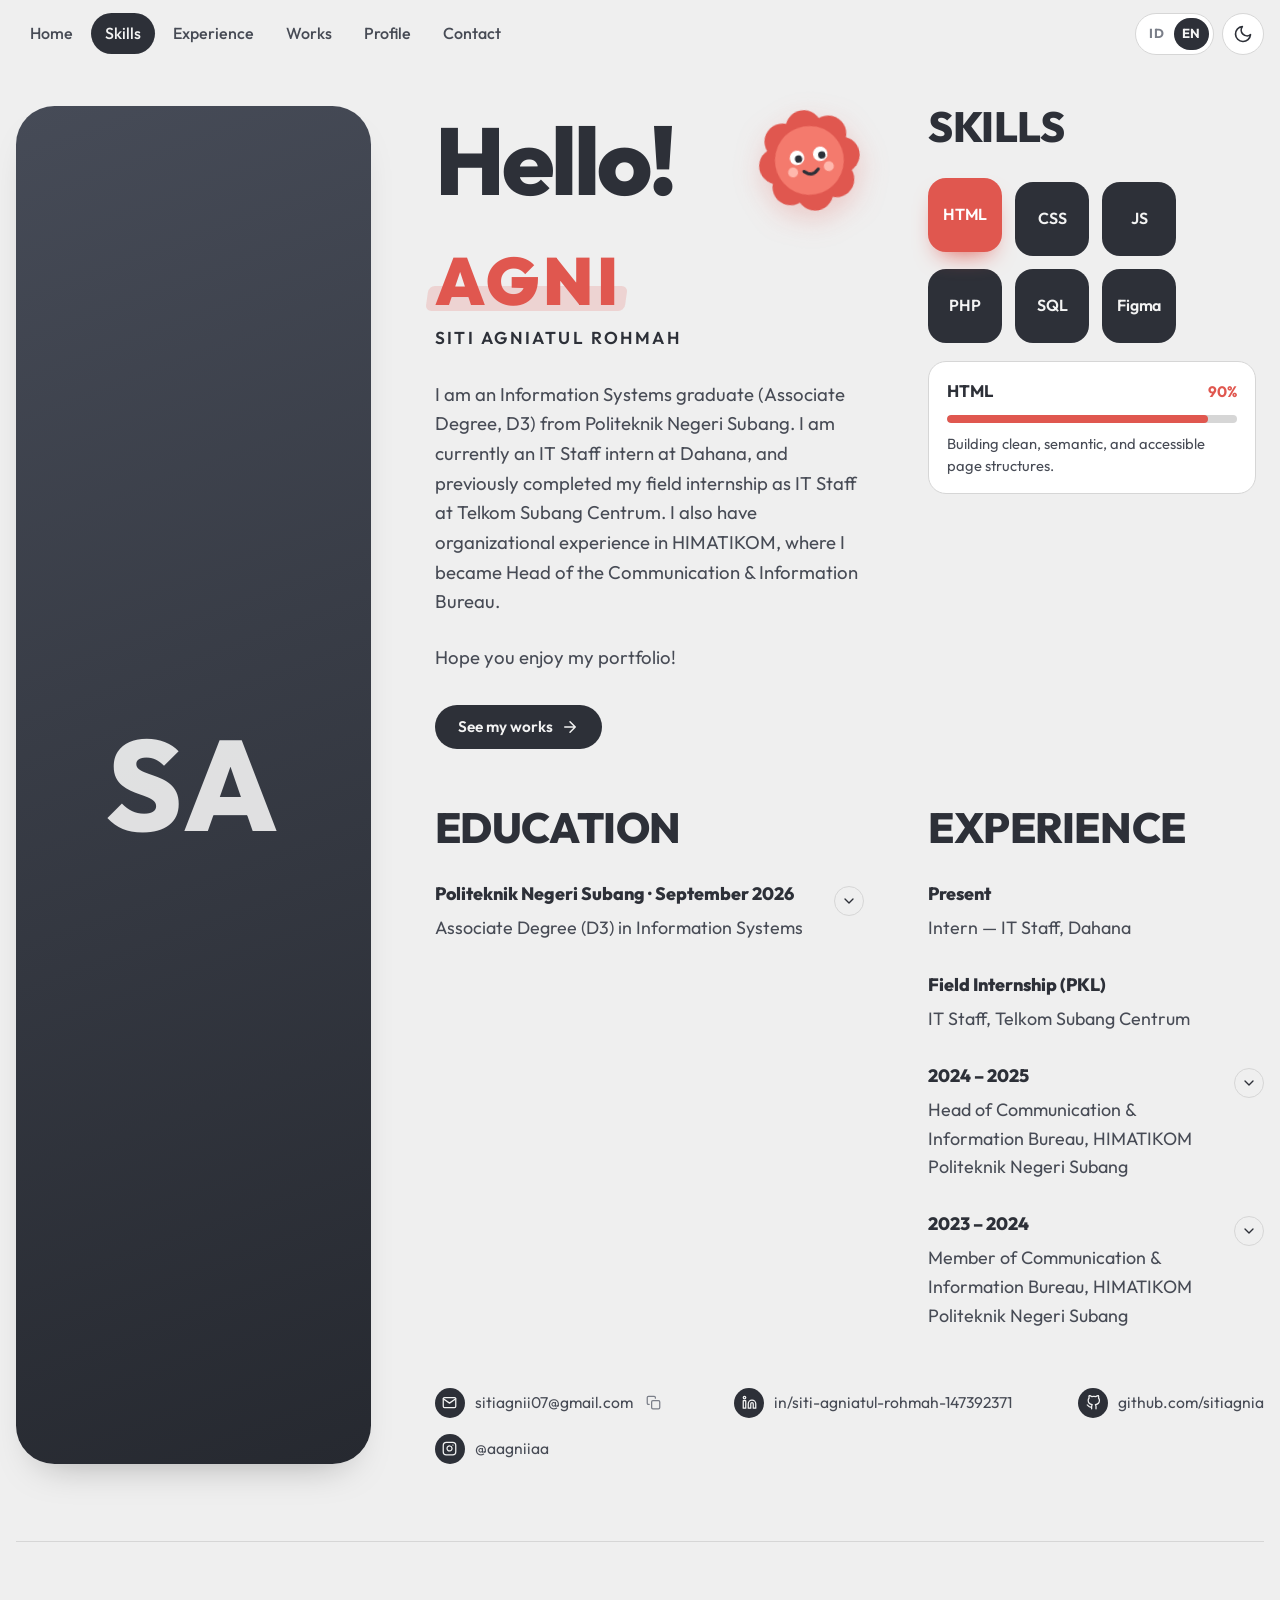
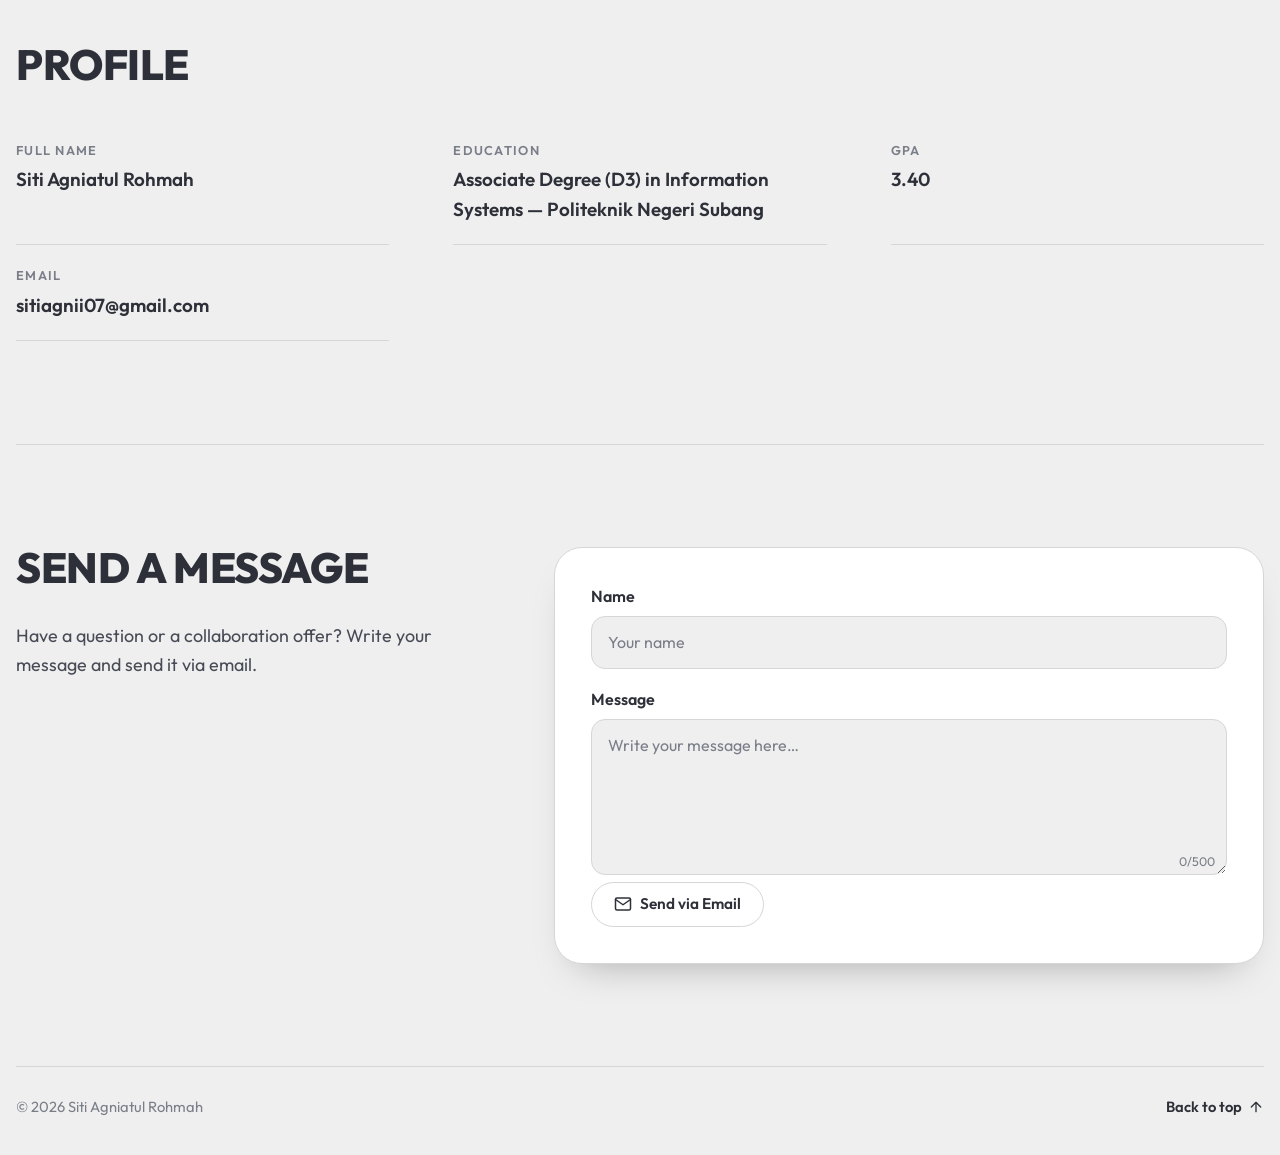
==== index.html @ 1640af8d "Tambah halaman Karya (karya.html) - Kartu karya dengan filter kategori: logo, desain grafis, UI/UX, " ====
<!DOCTYPE html>
<html lang="id">
<head>
  <meta charset="UTF-8">
  <meta name="viewport" content="width=device-width, initial-scale=1.0">
  <!-- GANTI: deskripsi & judul halaman -->
  <meta name="description" content="Portofolio pribadi Siti Agniatul Rohmah — profil, keahlian, pengalaman, dan kontak.">
  <meta name="theme-color" content="#efefef">
  <title>Siti Agniatul Rohmah | Portofolio</title>
  <link rel="icon" href="data:image/svg+xml,%3Csvg xmlns='http://www.w3.org/2000/svg' viewBox='0 0 64 64'%3E%3Crect width='64' height='64' rx='16' fill='%232d3038'/%3E%3Ctext x='50%25' y='54%25' dominant-baseline='middle' text-anchor='middle' font-family='Arial' font-weight='700' font-size='26' fill='white'%3ES%3C/text%3E%3C/svg%3E">

  <!-- Font -->
  <link rel="preconnect" href="https://fonts.googleapis.com">
  <link rel="preconnect" href="https://fonts.gstatic.com" crossorigin>
  <link href="https://fonts.googleapis.com/css2?family=Outfit:wght@300;400;500;600;700;800;900&display=swap" rel="stylesheet">

  <link rel="stylesheet" href="css/style.css">

  <!-- Terapkan tema tersimpan sebelum halaman tampil (mencegah layar berkedip) -->
  <script>
    document.documentElement.classList.add('js');
    try {
      var tema = localStorage.getItem('portofolio_tema');
      if (tema === 'dark' || tema === 'light') document.documentElement.setAttribute('data-theme', tema);
    } catch (e) {}
  </script>
</head>
<body>

  <!-- ===== Kumpulan ikon (dipakai lewat <use href="#i-...">) ===== -->
  <svg xmlns="http://www.w3.org/2000/svg" width="0" height="0" style="position:absolute" aria-hidden="true">
    <symbol id="i-mail" viewBox="0 0 24 24"><path d="M4 4h16c1.1 0 2 .9 2 2v12c0 1.1-.9 2-2 2H4c-1.1 0-2-.9-2-2V6c0-1.1.9-2 2-2z"/><path d="M22 6l-10 7L2 6"/></symbol>
    <symbol id="i-phone" viewBox="0 0 24 24"><path d="M22 16.92v3a2 2 0 0 1-2.18 2 19.79 19.79 0 0 1-8.63-3.07 19.5 19.5 0 0 1-6-6 19.79 19.79 0 0 1-3.07-8.67A2 2 0 0 1 4.11 2h3a2 2 0 0 1 2 1.72 12.84 12.84 0 0 0 .7 2.81 2 2 0 0 1-.45 2.11L8.09 9.91a16 16 0 0 0 6 6l1.27-1.27a2 2 0 0 1 2.11-.45 12.84 12.84 0 0 0 2.81.7A2 2 0 0 1 22 16.92z"/></symbol>
    <symbol id="i-github" viewBox="0 0 24 24"><path d="M9 19c-5 1.5-5-2.5-7-3m14 6v-3.87a3.37 3.37 0 0 0-.94-2.61c3.14-.35 6.44-1.54 6.44-7A5.44 5.44 0 0 0 20 4.77 5.07 5.07 0 0 0 19.91 1S18.73.65 16 2.48a13.38 13.38 0 0 0-7 0C6.27.65 5.09 1 5.09 1A5.07 5.07 0 0 0 5 4.77a5.44 5.44 0 0 0-1.5 3.78c0 5.42 3.3 6.61 6.44 7A3.37 3.37 0 0 0 9 18.13V22"/></symbol>
    <symbol id="i-linkedin" viewBox="0 0 24 24"><path d="M16 8a6 6 0 0 1 6 6v7h-4v-7a2 2 0 0 0-4 0v7h-4v-7a6 6 0 0 1 6-6z"/><rect x="2" y="9" width="4" height="12"/><circle cx="4" cy="4" r="2"/></symbol>
    <symbol id="i-instagram" viewBox="0 0 24 24"><rect x="2" y="2" width="20" height="20" rx="5"/><path d="M16 11.37A4 4 0 1 1 12.63 8 4 4 0 0 1 16 11.37zM17.5 6.5h.01"/></symbol>
    <symbol id="i-chat" viewBox="0 0 24 24"><path d="M21 11.5a8.38 8.38 0 0 1-.9 3.8 8.5 8.5 0 0 1-7.6 4.7 8.38 8.38 0 0 1-3.8-.9L3 21l1.9-5.7a8.38 8.38 0 0 1-.9-3.8 8.5 8.5 0 0 1 4.7-7.6 8.38 8.38 0 0 1 3.8-.9h.5a8.48 8.48 0 0 1 8 8v.5z"/></symbol>
    <symbol id="i-copy" viewBox="0 0 24 24"><rect x="9" y="9" width="13" height="13" rx="2"/><path d="M5 15H4a2 2 0 0 1-2-2V4a2 2 0 0 1 2-2h9a2 2 0 0 1 2 2v1"/></symbol>
    <symbol id="i-check" viewBox="0 0 24 24"><path d="M20 6L9 17l-5-5"/></symbol>
    <symbol id="i-arrow" viewBox="0 0 24 24"><path d="M5 12h14M12 5l7 7-7 7"/></symbol>
    <symbol id="i-up" viewBox="0 0 24 24"><path d="M12 19V5M5 12l7-7 7 7"/></symbol>
    <symbol id="i-down" viewBox="0 0 24 24"><path d="M6 9l6 6 6-6"/></symbol>
    <symbol id="i-sun" viewBox="0 0 24 24"><circle cx="12" cy="12" r="5"/><path d="M12 1v2M12 21v2M4.22 4.22l1.42 1.42M18.36 18.36l1.42 1.42M1 12h2M21 12h2M4.22 19.78l1.42-1.42M18.36 5.64l1.42-1.42"/></symbol>
    <symbol id="i-moon" viewBox="0 0 24 24"><path d="M21 12.79A9 9 0 1 1 11.21 3 7 7 0 0 0 21 12.79z"/></symbol>
  </svg>

  <a href="#konten" class="skip-link" data-i18n="skip">Lewati ke konten utama</a>

  <!-- Bilah kemajuan scroll -->
  <div class="progress" id="progress" aria-hidden="true"></div>

  <!-- ===================== NAVBAR ===================== -->
  <header class="nav" id="nav">
    <div class="nav-inner">

      <nav class="nav-menu" id="navMenu" aria-label="Navigasi utama" data-i18n-aria-label="navUtama">
        <a href="#beranda" class="nav-link" data-i18n="navBeranda">Beranda</a>
        <a href="#skills" class="nav-link" data-i18n="navSkills">Keahlian</a>
        <a href="#pengalaman" class="nav-link" data-i18n="navPengalaman">Pengalaman</a>
        <a href="karya.html" class="nav-link" data-i18n="navKarya">Karya</a>
        <a href="#identitas" class="nav-link" data-i18n="navDataDiri">Data Diri</a>
        <a href="#pesan" class="nav-link" data-i18n="navKontak">Kontak</a>
      </nav>

      <div class="nav-actions">
        <button type="button" class="lang-toggle" id="langToggle" aria-label="Switch to English">
          <span data-lang="id">ID</span><span data-lang="en">EN</span>
        </button>
        <button type="button" class="icon-btn theme-toggle" id="themeToggle" aria-label="Ganti tema">
          <svg class="ic ic-moon" aria-hidden="true" focusable="false"><use href="#i-moon"/></svg>
          <svg class="ic ic-sun" aria-hidden="true" focusable="false"><use href="#i-sun"/></svg>
        </button>
        <button type="button" class="icon-btn hamburger" id="hamburger" aria-label="Buka menu" aria-expanded="false" aria-controls="navMenu">
          <span></span><span></span><span></span>
        </button>
      </div>
    </div>
  </header>

  <main class="page" id="konten">

    <!-- ===================== LEMBAR PROFIL (HELLO) ===================== -->
    <section class="about" id="beranda" aria-labelledby="judulHello">
      <div class="about-grid">

        <!-- Foto: GANTI dengan menaruh file foto di asset/foto.jpg (jika belum ada, tampil inisial nama) -->
        <figure class="photo reveal" id="photo">
          <div class="photo-frame" data-avatar data-alt="Foto Siti Agniatul Rohmah" data-default="asset/foto.jpg">
            <span class="avatar-initials" data-inisial>SA</span>
          </div>
        </figure>

        <!-- Sapaan & perkenalan -->
        <div class="hello reveal" style="--d: 1">
          <div class="hello-head">
            <h1 class="hello-title" id="judulHello">Hello!</h1>
            <!-- Stiker: klik untuk mengganti sapaan -->
            <button type="button" class="sticker-btn" id="sticker" aria-label="Ganti sapaan" title="Klik aku!" data-i18n-aria-label="sapaanLabel" data-i18n-title="sapaanTitle">
              <svg class="sticker" viewBox="0 0 120 120" aria-hidden="true" focusable="false">
                <g fill="#e0574f">
                  <circle cx="96" cy="60" r="20"/><circle cx="85.5" cy="85.5" r="20"/>
                  <circle cx="60" cy="96" r="20"/><circle cx="34.5" cy="85.5" r="20"/>
                  <circle cx="24" cy="60" r="20"/><circle cx="34.5" cy="34.5" r="20"/>
                  <circle cx="60" cy="24" r="20"/><circle cx="85.5" cy="34.5" r="20"/>
                </g>
                <circle cx="60" cy="60" r="38" fill="#f47a6d"/>
                <circle cx="47" cy="55" r="8" fill="#fff"/><circle cx="73" cy="55" r="8" fill="#fff"/>
                <circle class="pupil" cx="48.5" cy="56.5" r="4" fill="#2d3038"/><circle class="pupil" cx="74.5" cy="56.5" r="4" fill="#2d3038"/>
                <circle cx="40" cy="70" r="5.5" fill="#ffb8ad"/><circle cx="80" cy="70" r="5.5" fill="#ffb8ad"/>
                <path d="M52 71q8 8 16 0" fill="none" stroke="#2d3038" stroke-width="3.5" stroke-linecap="round"/>
              </svg>
            </button>
          </div>

          <!-- Nama panggilan (besar) + nama lengkap, lalu perkenalan. Isinya diambil dari js/data.js -->
          <div class="name-block">
            <p class="nickname" id="namaPanggilan">AGNI</p>
            <p class="fullname" id="namaUtama">Siti Agniatul Rohmah</p>
          </div>
          <p class="hello-bio" id="isiBio"></p>
          <p class="hello-bio" id="isiPenutup"></p>
          <a href="karya.html" class="btn btn-dark hello-cta">
            <span data-i18n="lihatKarya">Lihat karya saya</span>
            <svg class="ic" aria-hidden="true" focusable="false"><use href="#i-arrow"/></svg>
          </a>
        </div>

        <!-- Keahlian: klik ubin untuk melihat detail -->
        <div class="block skills reveal" id="skills" style="--d: 2">
          <h2 class="block-title" data-i18n="judulSkills">Keahlian</h2>
          <!-- Ubin keahlian dibuat dari js/data.js (bagian "skills") -->
          <div class="skill-grid" id="isiSkills" role="group" aria-label="Pilih keahlian untuk melihat detail" data-i18n-aria-label="pilihSkill"></div>

          <div class="skill-detail" id="skillDetail" aria-live="polite">
            <div class="skill-detail-head">
              <strong id="skillName"></strong>
              <span id="skillPct"></span>
            </div>
            <div class="skill-bar"><span id="skillBar"></span></div>
            <p id="skillDesc"></p>
          </div>
        </div>

        <!-- Pendidikan -->
        <div class="block education reveal" id="pendidikan" style="--d: 3">
          <h2 class="block-title" data-i18n="judulPendidikan">Pendidikan</h2>
          <!-- Dibuat dari js/data.js (bagian "pendidikan") -->
          <div id="isiPendidikan"></div>
        </div>

        <!-- Pengalaman -->
        <div class="block experience reveal" id="pengalaman" style="--d: 4">
          <h2 class="block-title" data-i18n="judulPengalaman">Pengalaman</h2>
          <!-- Dibuat dari js/data.js (bagian "pengalaman") -->
          <div id="isiPengalaman"></div>
        </div>

        <!-- Kontak cepat dibuat dari js/data.js (bagian "kontak"); ikon salin untuk menyalin teks -->
        <ul class="contact reveal" id="kontak" aria-label="Kontak" data-i18n-aria-label="kontak" style="--d: 5"></ul>

      </div>
    </section>

    <!-- ===================== DATA DIRI ===================== -->
    <section class="profile" id="identitas" aria-labelledby="judulDataDiri">
      <h2 class="block-title reveal" id="judulDataDiri" data-i18n="judulDataDiri">Data Diri</h2>
      <!-- Dibuat dari js/data.js (nama + bagian "dataDiri") -->
      <dl class="profile-list reveal" id="isiDataDiri"></dl>
    </section>

    <!-- ===================== KIRIM PESAN ===================== -->
    <section class="message" id="pesan" aria-labelledby="judulPesan">
      <div class="message-intro reveal">
        <h2 class="block-title" id="judulPesan" data-i18n="judulPesan">Kirim Pesan</h2>
        <p id="introPesan">Ada pertanyaan atau tawaran kerja sama? Tulis pesanmu, lalu kirim lewat WhatsApp atau email.</p>
      </div>

      <!-- Nomor WhatsApp & email tujuan diambil dari js/data.js (bagian "kontak") -->
      <form class="message-form reveal" id="formPesan" novalidate style="--d: 1">
        <div class="field">
          <label for="pesanNama" data-i18n="labelNama">Nama</label>
          <input type="text" id="pesanNama" name="nama" autocomplete="name" maxlength="60" placeholder="Nama kamu" data-i18n-placeholder="phNama" required>
        </div>
        <div class="field">
          <label for="pesanIsi" data-i18n="labelPesan">Pesan</label>
          <textarea id="pesanIsi" name="pesan" rows="5" maxlength="500" placeholder="Tulis pesanmu di sini…" data-i18n-placeholder="phPesan" required></textarea>
          <span class="char-count" id="charCount">0/500</span>
        </div>
        <p class="form-msg" id="pesanMsg" role="status" aria-live="polite"></p>
        <div class="form-actions">
          <button type="submit" class="btn btn-dark" data-via="wa">
            <svg class="ic" aria-hidden="true" focusable="false"><use href="#i-chat"/></svg>
            <span data-i18n="kirimWa">Kirim via WhatsApp</span>
          </button>
          <button type="submit" class="btn btn-light" data-via="email">
            <svg class="ic" aria-hidden="true" focusable="false"><use href="#i-mail"/></svg>
            <span data-i18n="kirimEmail">Kirim via Email</span>
          </button>
        </div>
      </form>
    </section>

  </main>

  <!-- ===================== FOOTER ===================== -->
  <footer class="footer">
    <p>&copy; <span id="tahun">2026</span> <span data-nama>Siti Agniatul Rohmah</span></p>
    <a href="#beranda" class="to-top">
      <span data-i18n="keAtas">Kembali ke atas</span>
      <svg class="ic" aria-hidden="true" focusable="false"><use href="#i-up"/></svg>
    </a>
  </footer>

  <!-- Tombol melayang kembali ke atas -->
  <a href="#beranda" class="float-top" id="floatTop" aria-label="Kembali ke atas" data-i18n-aria-label="keAtas">
    <svg class="ic" aria-hidden="true" focusable="false"><use href="#i-up"/></svg>
  </a>

  <!-- Notifikasi kecil -->
  <div class="toast" id="toast" role="status" aria-live="polite"></div>

  <!-- Isi portofolio (ubah lewat isi-data.html atau langsung di VS Code) -->
  <script src="js/data.js"></script>
  <script src="js/script.js"></script>
</body>
</html>
---- css/style.css ----
/* =========================================================
   PORTOFOLIO — style.css
   Gaya "lembar profil": latar abu terang, judul tebal besar,
   foto bersudut membulat, ubin keahlian gelap.

   Ukuran layar:
   - Desktop : > 1100px  (3 kolom)
   - Tablet  : 701–1100px (2 kolom)
   - Mobile  : ≤ 700px   (1 kolom)
   ========================================================= */

/* ---------- 1. Variabel ---------- */
:root {
  --bg: #efefef;
  --bg-nav: rgba(239, 239, 239, 0.85);
  --surface: #ffffff;
  --ink: #2d3038;          /* warna teks utama & ubin */
  --ink-soft: #474b55;     /* teks paragraf */
  --muted: #7a7e88;
  --line: #d6d6d6;
  --on-ink: #f3f3f3;
  --accent: #e0574f;       /* merah stiker */

  --success: #2e7d32;
  --danger: #c0392b;
  --shadow: 0 20px 40px -24px rgba(0, 0, 0, 0.35);

  --nav-h: 68px;
  --radius-photo: clamp(28px, 3vw, 44px);
  --font: 'Outfit', system-ui, -apple-system, 'Segoe UI', Roboto, sans-serif;

  color-scheme: light;
}

/* Tema gelap (dipilih lewat tombol bulan/matahari) */
:root[data-theme="dark"] {
  --bg: #16171b;
  --bg-nav: rgba(22, 23, 27, 0.85);
  --surface: #202127;
  --ink: #ececee;
  --ink-soft: #b9bcc5;
  --muted: #8a8e98;
  --line: #2f3139;
  --on-ink: #16171b;
  --success: #66bb6a;
  --danger: #ef6f62;
  --shadow: 0 20px 40px -24px rgba(0, 0, 0, 0.8);
  color-scheme: dark;
}

/* ---------- 2. Dasar ---------- */
*,
*::before,
*::after { box-sizing: border-box; margin: 0; padding: 0; }

html { scroll-behavior: smooth; -webkit-text-size-adjust: 100%; }

body {
  font-family: var(--font);
  font-size: 1rem;
  line-height: 1.6;
  color: var(--ink);
  background: var(--bg);
  overflow-x: clip;
  transition: background-color 0.3s ease, color 0.3s ease;
}

img { display: block; max-width: 100%; }
a { color: inherit; text-decoration: none; }
ul { list-style: none; }
button { font: inherit; color: inherit; background: none; border: none; cursor: pointer; }
input, textarea { font: inherit; color: inherit; }
[hidden] { display: none !important; }

:focus-visible { outline: 3px solid var(--accent); outline-offset: 3px; border-radius: 6px; }
::selection { background: var(--ink); color: var(--on-ink); }

.visually-hidden {
  position: absolute !important;
  width: 1px; height: 1px;
  padding: 0; margin: -1px;
  overflow: hidden;
  clip: rect(0 0 0 0);
  white-space: nowrap;
  border: 0;
}

.skip-link {
  position: fixed;
  top: 12px; left: 12px;
  z-index: 200;
  padding: 10px 16px;
  border-radius: 10px;
  background: var(--ink);
  color: var(--on-ink);
  font-weight: 600;
  transform: translateY(-200%);
  transition: transform 0.2s ease;
}
.skip-link:focus { transform: none; }

.ic {
  width: 20px; height: 20px;
  flex-shrink: 0;
  fill: none;
  stroke: currentColor;
  stroke-width: 2;
  stroke-linecap: round;
  stroke-linejoin: round;
}

.page,
.footer,
.nav-inner { width: min(1320px, 100% - 32px); margin-inline: auto; }

/* Jarak saat lompat ke bagian lewat menu (agar tidak tertutup navbar) */
section[id],
.block[id],
#kontak { scroll-margin-top: calc(var(--nav-h) + 16px); }

/* ---------- 3. Navbar & progres ---------- */
.progress {
  position: fixed;
  top: 0; left: 0;
  z-index: 60;
  height: 3px;
  width: 100%;
  background: var(--accent);
  transform: scaleX(0);
  transform-origin: left;
}

.nav {
  position: fixed;
  inset: 0 0 auto;
  z-index: 50;
  height: var(--nav-h);
  border-bottom: 1px solid transparent;
  transition: background-color 0.3s ease, border-color 0.3s ease;
}
.nav.scrolled {
  background: var(--bg-nav);
  -webkit-backdrop-filter: saturate(150%) blur(12px);
  backdrop-filter: saturate(150%) blur(12px);
  border-bottom-color: var(--line);
}
.nav-inner {
  height: 100%;
  display: flex;
  align-items: center;
  justify-content: space-between;
  gap: 16px;
}

.nav-menu { display: flex; gap: 4px; }
.nav-link {
  position: relative;
  padding: 8px 14px;
  border-radius: 999px;
  font-weight: 500;
  color: var(--ink-soft);
  transition: color 0.2s ease, background-color 0.2s ease;
}
.nav-link:hover { color: var(--ink); }
.nav-link.active { color: var(--on-ink); background: var(--ink); }

.nav-actions { display: flex; align-items: center; gap: 8px; margin-left: auto; }
.icon-btn {
  display: grid;
  place-items: center;
  width: 42px; height: 42px;
  border-radius: 50%;
  border: 1px solid var(--line);
  background: var(--surface);
  transition: border-color 0.2s ease, transform 0.2s ease;
}
.icon-btn:hover { border-color: var(--ink); }
.icon-btn:active { transform: scale(0.94); }


/* Tombol bahasa ID | EN */
.lang-toggle {
  display: inline-flex;
  align-items: center;
  height: 42px;
  padding: 4px;
  border-radius: 999px;
  border: 1px solid var(--line);
  background: var(--surface);
  font-size: 0.82rem;
  font-weight: 700;
  letter-spacing: 0.04em;
  transition: border-color 0.2s ease;
}
.lang-toggle:hover { border-color: var(--ink); }
.lang-toggle span {
  display: grid;
  place-items: center;
  min-width: 34px;
  height: 32px;
  padding: 0 8px;
  border-radius: 999px;
  color: var(--muted);
  transition: background-color 0.25s ease, color 0.25s ease;
}
.lang-toggle span.on { background: var(--ink); color: var(--on-ink); }
.theme-toggle .ic-sun { display: none; }
:root[data-theme="dark"] .theme-toggle .ic-sun { display: block; }
:root[data-theme="dark"] .theme-toggle .ic-moon { display: none; }

.hamburger { display: none; flex-direction: column; justify-content: center; align-items: center; gap: 4px; }
.hamburger span {
  display: block;
  width: 18px; height: 2px;
  border-radius: 2px;
  background: currentColor;
  transition: transform 0.3s ease, opacity 0.3s ease;
}
.hamburger.active span:nth-child(1) { transform: translateY(6px) rotate(45deg); }
.hamburger.active span:nth-child(2) { opacity: 0; }
.hamburger.active span:nth-child(3) { transform: translateY(-6px) rotate(-45deg); }

/* ---------- 4. Lembar profil ---------- */
.about {
  min-height: 100vh;
  min-height: 100svh;
  display: flex;
  align-items: center;
  padding: calc(var(--nav-h) + clamp(16px, 3vw, 40px)) 0 clamp(40px, 6vw, 88px);
}

.about-grid {
  width: 100%;
  display: grid;
  grid-template-columns: minmax(280px, 0.95fr) 1.15fr 0.9fr;
  grid-template-areas:
    "photo hello   skills"
    "photo edu     exp"
    "photo contact contact";
  column-gap: clamp(32px, 5vw, 84px);
  row-gap: clamp(32px, 4.5vw, 64px);
  align-items: start;
}

/* Foto */
.photo { grid-area: photo; position: relative; align-self: stretch; perspective: 1000px; }

.photo-frame {
  position: relative;
  display: grid;
  place-items: center;
  overflow: hidden;
  background: linear-gradient(160deg, #464b57, #262930);
  color: #f3f3f3;
}
.photo-frame {
  height: 100%;
  min-height: 540px;
  border-radius: var(--radius-photo);
  box-shadow: var(--shadow);
  transition: transform 0.5s ease;
  will-change: transform;
}
.photo-frame.tilting { transition: transform 0.08s linear; }
.photo-frame img {
  position: absolute;
  inset: 0;
  width: 100%;
  height: 100%;
  object-fit: cover;
  animation: munculFoto 0.45s ease;
}
.avatar-initials {
  font-size: clamp(5rem, 10vw, 8rem);
  font-weight: 800;
  letter-spacing: 0.02em;
  opacity: 0.9;
  user-select: none;
}


/* Hello */
.hello { grid-area: hello; }
.hello-head {
  display: flex;
  align-items: center;
  justify-content: space-between;
  gap: 16px;
  margin-bottom: clamp(20px, 2.5vw, 36px);
}
.hello-title {
  font-size: clamp(3.6rem, 7.4vw, 7rem);
  font-weight: 800;
  line-height: 0.95;
  letter-spacing: -0.03em;
}
.hello-title.ganti { animation: gantiSapaan 0.45s ease; }

/* Nama panggilan (menonjol) + nama lengkap */
.name-block { margin-bottom: clamp(18px, 2.2vw, 30px); }
.nickname {
  display: inline-block;
  position: relative;
  font-size: clamp(2.6rem, 5.2vw, 4.4rem);
  font-weight: 900;
  line-height: 1;
  letter-spacing: 0.06em;
  color: var(--accent);
  isolation: isolate;
}
/* Efek stabilo di belakang nama panggilan */
.nickname::after {
  content: '';
  position: absolute;
  left: -0.12em;
  right: -0.06em;
  bottom: 0.04em;
  height: 0.38em;
  z-index: -1;
  border-radius: 6px;
  background: rgba(224, 87, 79, 0.18);
  transform: skewX(-8deg);
}
.fullname {
  margin-top: 10px;
  font-size: clamp(1rem, 1.35vw, 1.2rem);
  font-weight: 600;
  letter-spacing: 0.14em;
  text-transform: uppercase;
  color: var(--ink);
}

.sticker-btn {
  flex-shrink: 0;
  border-radius: 50%;
  -webkit-tap-highlight-color: transparent;
}
.sticker {
  display: block;
  width: clamp(78px, 8.5vw, 124px);
  height: auto;
  transform: rotate(-10deg);
  animation: goyang 4s ease-in-out infinite;
  filter: drop-shadow(0 10px 14px rgba(224, 87, 79, 0.25));
  transition: transform 0.2s ease;
}
.sticker-btn:hover .sticker { animation-play-state: paused; transform: rotate(0) scale(1.08); }
.sticker-btn.putar .sticker { animation: putar 0.6s ease; }
.pupil { transition: transform 0.15s ease-out; }

.hello-bio {
  font-size: clamp(1.05rem, 1.45vw, 1.32rem);
  line-height: 1.6;
  color: var(--ink-soft);
}
.hello-bio + .hello-bio { margin-top: 1.4em; }
.hello-bio strong { font-weight: 600; color: var(--ink); }

/* Judul blok (SKILLS, EXPERIENCE, EDUCATION, DATA DIRI) */
.block-title {
  font-size: clamp(2rem, 3.3vw, 2.9rem);
  font-weight: 800;
  line-height: 1;
  letter-spacing: -0.01em;
  text-transform: uppercase;
  margin-bottom: clamp(22px, 2.6vw, 38px);
}

.skills { grid-area: skills; }
.education { grid-area: edu; }
.experience { grid-area: exp; }

/* Ubin keahlian */
.skill-grid {
  display: grid;
  grid-template-columns: repeat(3, clamp(66px, 5.8vw, 82px));
  gap: clamp(10px, 1vw, 16px);
}
.skill {
  display: grid;
  place-items: center;
  aspect-ratio: 1;
  border-radius: 18px;
  border: 2px solid transparent;
  background: var(--ink);
  color: var(--on-ink);
  font-size: clamp(0.95rem, 1.25vw, 1.2rem);
  font-weight: 600;
  letter-spacing: -0.01em;
  transition: transform 0.25s ease, background-color 0.25s ease, box-shadow 0.25s ease;
  -webkit-tap-highlight-color: transparent;
}
.skill:hover { transform: translateY(-4px) rotate(-4deg); }
.skill.active {
  background: var(--accent);
  color: #fff;
  box-shadow: 0 12px 24px -12px var(--accent);
  transform: translateY(-4px);
}

.skill-detail {
  margin-top: 18px;
  max-width: calc(3 * clamp(66px, 5.8vw, 82px) + 2 * clamp(10px, 1vw, 16px) + 80px);
  padding: 16px 18px;
  border-radius: 18px;
  background: var(--surface);
  border: 1px solid var(--line);
}
.skill-detail-head { display: flex; justify-content: space-between; align-items: baseline; gap: 12px; }
.skill-detail-head strong { font-size: 1.05rem; font-weight: 700; }
.skill-detail-head span { font-size: 0.95rem; font-weight: 700; color: var(--accent); }
.skill-bar {
  height: 8px;
  margin: 10px 0 10px;
  border-radius: 999px;
  background: var(--line);
  overflow: hidden;
}
.skill-bar span {
  display: block;
  height: 100%;
  width: 0;
  border-radius: inherit;
  background: var(--accent);
  transition: width 0.6s cubic-bezier(0.2, 0.8, 0.2, 1);
}
.skill-detail p { font-size: 0.92rem; line-height: 1.5; color: var(--ink-soft); }

/* Entri pendidikan / pengalaman (bisa dibuka-tutup) */
.entry + .entry { margin-top: clamp(18px, 2.4vw, 30px); }
.entry summary {
  display: flex;
  align-items: flex-start;
  justify-content: space-between;
  gap: 12px;
  list-style: none;
  cursor: pointer;
  border-radius: 12px;
  -webkit-tap-highlight-color: transparent;
}
.entry summary::-webkit-details-marker { display: none; }
.entry summary > span { display: block; }
.entry-year {
  display: block;
  font-size: clamp(1.1rem, 1.4vw, 1.3rem);
  font-weight: 800;
  line-height: 1.35;
}
.entry-text {
  display: block;
  margin-top: 8px;
  font-size: clamp(1.05rem, 1.4vw, 1.3rem);
  color: var(--ink-soft);
}
.entry-chev {
  margin-top: 4px;
  width: 30px; height: 30px;
  padding: 6px;
  border-radius: 50%;
  border: 1px solid var(--line);
  transition: transform 0.3s ease, background-color 0.2s ease, color 0.2s ease;
}
.entry summary:hover .entry-chev { background: var(--ink); color: var(--on-ink); border-color: var(--ink); }
.entry[open] .entry-chev { transform: rotate(180deg); }
.entry.tanpa-detail summary { cursor: default; }
.entry.tanpa-detail .entry-chev { display: none; }
.entry-detail {
  margin-top: 12px;
  padding-left: 16px;
  border-left: 3px solid var(--accent);
  color: var(--ink-soft);
  animation: bukaDetail 0.35s ease;
}
.entry-detail li + li { margin-top: 6px; }

/* Kontak cepat */
.contact {
  grid-area: contact;
  align-self: end;
  display: flex;
  flex-wrap: wrap;
  justify-content: space-between;
  gap: 16px 28px;
}
.contact li { display: flex; align-items: center; gap: 6px; min-width: 0; }
.contact a {
  display: inline-flex;
  align-items: center;
  gap: 10px;
  min-width: 0;
  font-size: 0.98rem;
  color: var(--ink-soft);
  transition: color 0.2s ease;
  overflow-wrap: anywhere;
}
.contact a:hover { color: var(--accent); }
.contact-ic {
  display: grid;
  place-items: center;
  flex-shrink: 0;
  width: 30px; height: 30px;
  border-radius: 50%;
  background: var(--ink);
  color: var(--on-ink);
  transition: background-color 0.2s ease, transform 0.2s ease;
}
.contact a:hover .contact-ic { background: var(--accent); color: #fff; transform: rotate(-10deg); }
.contact-ic .ic { width: 15px; height: 15px; }

.copy-btn {
  display: grid;
  place-items: center;
  flex-shrink: 0;
  width: 30px; height: 30px;
  border-radius: 8px;
  color: var(--muted);
  transition: color 0.2s ease, background-color 0.2s ease;
}
.copy-btn:hover { color: var(--ink); background: var(--line); }
.copy-btn .ic { width: 15px; height: 15px; }
.copy-btn.copied { color: var(--success); }

/* ---------- 5. Data diri ---------- */
.profile {
  padding: clamp(56px, 8vw, 110px) 0;
  border-top: 1px solid var(--line);
}
.profile-list {
  display: grid;
  grid-template-columns: repeat(3, minmax(0, 1fr));
  column-gap: clamp(32px, 5vw, 84px);
}
.profile-list > div {
  padding: 20px 0;
  border-bottom: 1px solid var(--line);
  transition: padding-left 0.25s ease;
}
.profile-list > div:hover { padding-left: 8px; }
.profile-list dt {
  font-size: 0.8rem;
  font-weight: 600;
  letter-spacing: 0.1em;
  text-transform: uppercase;
  color: var(--muted);
}
.profile-list dd {
  margin-top: 4px;
  font-size: 1.18rem;
  font-weight: 600;
  overflow-wrap: anywhere;
}

/* ---------- 6. Kirim pesan ---------- */
.message {
  display: grid;
  grid-template-columns: 0.8fr 1.2fr;
  gap: clamp(32px, 5vw, 84px);
  align-items: start;
  padding: clamp(56px, 8vw, 110px) 0;
  border-top: 1px solid var(--line);
}
.message-intro p {
  max-width: 420px;
  font-size: clamp(1.05rem, 1.4vw, 1.25rem);
  color: var(--ink-soft);
}

.message-form {
  padding: clamp(22px, 3.5vw, 36px);
  border-radius: 28px;
  background: var(--surface);
  border: 1px solid var(--line);
  box-shadow: var(--shadow);
}
.field { position: relative; }
.field + .field { margin-top: 18px; }
.field label { display: block; margin-bottom: 6px; font-weight: 600; }
.field input,
.field textarea {
  width: 100%;
  padding: 13px 16px;
  border-radius: 14px;
  border: 1.5px solid var(--line);
  background: var(--bg);
  font-size: 1rem;
  transition: border-color 0.2s ease, box-shadow 0.2s ease;
}
.field textarea { resize: vertical; min-height: 130px; }
.field input::placeholder,
.field textarea::placeholder { color: var(--muted); }
.field input:focus,
.field textarea:focus {
  outline: none;
  border-color: var(--ink);
  box-shadow: 0 0 0 4px rgba(224, 87, 79, 0.18);
}
.field.invalid input,
.field.invalid textarea { border-color: var(--danger); }
.char-count {
  position: absolute;
  right: 12px;
  bottom: 10px;
  font-size: 0.78rem;
  color: var(--muted);
  pointer-events: none;
}

/* ---------- 7. Footer & tombol ke atas ---------- */
.footer {
  display: flex;
  flex-wrap: wrap;
  align-items: center;
  justify-content: space-between;
  gap: 12px;
  padding: 28px 0 36px;
  border-top: 1px solid var(--line);
  font-size: 0.92rem;
  color: var(--muted);
}
.to-top { display: inline-flex; align-items: center; gap: 6px; font-weight: 600; color: var(--ink); }
.to-top:hover { color: var(--accent); }
.to-top .ic { width: 16px; height: 16px; }

.float-top {
  position: fixed;
  right: clamp(16px, 3vw, 32px);
  bottom: clamp(16px, 3vw, 32px);
  z-index: 40;
  display: grid;
  place-items: center;
  width: 50px; height: 50px;
  border-radius: 50%;
  background: var(--ink);
  color: var(--on-ink);
  box-shadow: var(--shadow);
  opacity: 0;
  visibility: hidden;
  transform: translateY(16px);
  transition: opacity 0.3s ease, transform 0.3s ease, visibility 0.3s, background-color 0.2s ease;
}
.float-top.show { opacity: 1; visibility: visible; transform: none; }
.float-top:hover { background: var(--accent); color: #fff; }

/* ---------- 8. Tombol ---------- */
.btn {
  display: inline-flex;
  align-items: center;
  justify-content: center;
  gap: 8px;
  padding: 12px 22px;
  border-radius: 999px;
  border: 1.5px solid transparent;
  font-size: 0.96rem;
  font-weight: 600;
  line-height: 1.2;
  white-space: nowrap;
  transition: transform 0.2s ease, background-color 0.2s ease, border-color 0.2s ease, color 0.2s ease, opacity 0.2s ease;
}
.btn .ic { width: 18px; height: 18px; }
.btn:active:not(:disabled) { transform: scale(0.97); }
.btn-dark { background: var(--ink); color: var(--on-ink); }
.btn-dark:hover:not(:disabled) { background: var(--accent); color: #fff; }
.btn-light { background: var(--surface); border-color: var(--line); }
.btn-light:hover { border-color: var(--ink); }
.btn:disabled { opacity: 0.4; cursor: not-allowed; }

/* ---------- 10. Toast ---------- */
.toast {
  position: fixed;
  left: 50%;
  bottom: 24px;
  z-index: 100;
  max-width: calc(100% - 32px);
  padding: 12px 22px;
  border-radius: 999px;
  background: var(--ink);
  color: var(--on-ink);
  font-size: 0.92rem;
  font-weight: 500;
  text-align: center;
  box-shadow: 0 20px 40px -16px rgba(0, 0, 0, 0.45);
  opacity: 0;
  pointer-events: none;
  transform: translate(-50%, 20px);
  transition: opacity 0.3s ease, transform 0.3s ease;
}
.toast.show { opacity: 1; transform: translate(-50%, 0); }
.toast.toast-error { background: var(--danger); color: #fff; }

/* ---------- 11. Animasi ---------- */
.js .reveal {
  opacity: 0;
  transform: translateY(22px);
  transition: opacity 0.7s ease, transform 0.7s ease;
  transition-delay: calc(var(--d, 0) * 90ms);
}
.js .reveal.visible { opacity: 1; transform: none; }

@keyframes goyang {
  0%, 100% { transform: rotate(-10deg); }
  50%      { transform: rotate(6deg) translateY(-4px); }
}
@keyframes putar {
  from { transform: rotate(-10deg) scale(1); }
  50%  { transform: rotate(180deg) scale(1.15); }
  to   { transform: rotate(350deg) scale(1); }
}
@keyframes gantiSapaan {
  from { opacity: 0; transform: translateY(12px); }
  to   { opacity: 1; transform: none; }
}
@keyframes bukaDetail {
  from { opacity: 0; transform: translateY(-6px); }
  to   { opacity: 1; transform: none; }
}
@keyframes munculFoto {
  from { opacity: 0; transform: scale(1.05); }
  to   { opacity: 1; transform: none; }
}

/* ---------- 12. Responsif ---------- */

/* Tablet (701–1100px): 2 kolom */
@media (max-width: 1100px) {
  .about-grid {
    grid-template-columns: minmax(260px, 0.9fr) 1.1fr;
    grid-template-areas:
      "photo   hello"
      "photo   skills"
      "edu     exp"
      "contact contact";
  }
  .photo-frame { min-height: 480px; }
  .contact { display: grid; grid-template-columns: repeat(2, minmax(0, 1fr)); }
  .profile-list { grid-template-columns: repeat(2, minmax(0, 1fr)); }
  .message { grid-template-columns: 1fr; }
  .message-intro p { max-width: 560px; }
}

/* Tablet & HP (≤ 900px): menu jadi tombol hamburger */
@media (max-width: 900px) {
  .hamburger { display: flex; }
  .nav-menu {
    position: absolute;
    top: calc(var(--nav-h) - 4px);
    left: 16px;
    right: 16px;
    flex-direction: column;
    gap: 4px;
    padding: 10px;
    border-radius: 22px;
    border: 1px solid var(--line);
    background: var(--surface);
    box-shadow: var(--shadow);
    opacity: 0;
    visibility: hidden;
    transform: translateY(-8px);
    transition: opacity 0.25s ease, transform 0.25s ease, visibility 0.25s;
  }
  .nav-menu.open { opacity: 1; visibility: visible; transform: none; }
  .nav-link { padding: 12px 16px; border-radius: 14px; }
}

/* HP (≤ 700px): 1 kolom */
@media (max-width: 700px) {
  :root { --nav-h: 62px; }
  .about { min-height: 0; }
  .about-grid {
    grid-template-columns: 1fr;
    grid-template-areas: "photo" "hello" "skills" "exp" "edu" "contact";
  }
  .photo { width: min(100%, 420px); margin-inline: auto; }
  .photo-frame { min-height: 0; height: auto; aspect-ratio: 4 / 5; }
  .skill-grid { grid-template-columns: repeat(3, minmax(0, 1fr)); max-width: 320px; }
  .skill-detail { max-width: 320px; }
  .contact { grid-template-columns: 1fr; }
  .profile-list { grid-template-columns: 1fr; }

  .footer { justify-content: center; text-align: center; padding-bottom: 88px; }
}

/* HP sangat kecil */
@media (max-width: 380px) {
  .hello-title { font-size: 3.1rem; }
  .sticker { width: 68px; }
}

/* Perangkat sentuh: tanpa efek hover */
@media (hover: none) {
  .skill:hover { transform: none; }
  .skill.active { transform: translateY(-4px); }
}

/* HP posisi mendatar (landscape) */
@media (max-height: 520px) and (orientation: landscape) {
  .about { min-height: 0; }
  .photo-frame { min-height: 360px; }
}


/* =========================================================
   HALAMAN KARYA (karya.html)
   ========================================================= */

/* Tombol "Lihat karya saya" di bawah perkenalan */
.hello-cta { margin-top: clamp(22px, 2.6vw, 32px); }
.hello-cta .ic { transition: transform 0.2s ease; }
.hello-cta:hover .ic { transform: translateX(4px); }

/* Judul halaman */
.works-head {
  padding: calc(var(--nav-h) + clamp(32px, 6vw, 80px)) 0 clamp(28px, 4vw, 48px);
  max-width: 820px;
}
.works-kicker {
  font-size: 0.85rem;
  font-weight: 700;
  letter-spacing: 0.16em;
  text-transform: uppercase;
  color: var(--accent);
}
.works-title {
  margin-top: 10px;
  font-size: clamp(3rem, 7vw, 6rem);
  font-weight: 800;
  line-height: 0.95;
  letter-spacing: -0.03em;
}
.works-sub {
  margin-top: clamp(16px, 2vw, 24px);
  font-size: clamp(1.05rem, 1.5vw, 1.3rem);
  color: var(--ink-soft);
}

.works { padding-bottom: clamp(56px, 8vw, 110px); }

/* Filter kategori */
.filter-bar {
  display: flex;
  flex-wrap: wrap;
  gap: 8px;
  margin-bottom: clamp(22px, 3vw, 36px);
}
.chip-filter {
  display: inline-flex;
  align-items: center;
  gap: 8px;
  padding: 9px 16px;
  border-radius: 999px;
  border: 1px solid var(--line);
  background: var(--surface);
  font-size: 0.95rem;
  font-weight: 600;
  color: var(--ink-soft);
  transition: background-color 0.2s ease, color 0.2s ease, border-color 0.2s ease;
}
.chip-filter:hover { border-color: var(--ink); color: var(--ink); }
.chip-filter[aria-pressed="true"] { background: var(--ink); border-color: var(--ink); color: var(--on-ink); }
.chip-jumlah {
  min-width: 22px;
  padding: 1px 7px;
  border-radius: 999px;
  background: var(--line);
  color: var(--ink);
  font-size: 0.75rem;
  text-align: center;
}
.chip-filter[aria-pressed="true"] .chip-jumlah { background: var(--accent); color: #fff; }

/* Kisi kartu karya */
.works-grid {
  display: grid;
  grid-template-columns: repeat(auto-fill, minmax(min(100%, 280px), 1fr));
  gap: clamp(16px, 2vw, 24px);
}
.karya-card {
  position: relative;
  display: flex;
  flex-direction: column;
  text-align: left;
  border-radius: 24px;
  overflow: hidden;
  border: 1px solid var(--line);
  background: var(--surface);
  box-shadow: var(--shadow);
  animation: munculKartu 0.5s ease both;
  animation-delay: calc(var(--d, 0) * 60ms);
  transition: transform 0.25s ease, border-color 0.25s ease;
}
.karya-card:hover { transform: translateY(-6px); border-color: var(--ink); }
.karya-card:hover .karya-media img,
.karya-card:hover .karya-sampul-ikon { transform: scale(1.06); }

.karya-media,
.detail-media-isi {
  position: relative;
  overflow: hidden;
  display: grid;
  place-items: center;
}
.karya-media { aspect-ratio: 4 / 3; }
.karya-media img,
.detail-media-isi img {
  position: absolute;
  inset: 0;
  width: 100%;
  height: 100%;
  object-fit: cover;
  transition: transform 0.5s ease;
}
.detail-media-isi img { object-fit: contain; background: var(--bg); }

/* Sampul berwarna (dipakai jika gambar karya belum ada) */
.karya-sampul { position: absolute; inset: 0; display: grid; place-items: center; }
.karya-sampul-ikon {
  width: 30%;
  height: auto;
  aspect-ratio: 1;
  max-width: 96px;
  color: rgba(255, 255, 255, 0.92);
  stroke-width: 1.5;
  transition: transform 0.5s ease;
}
.warna-logo    { background: linear-gradient(135deg, #e0574f, #f4a261); }
.warna-grafis  { background: linear-gradient(135deg, #6c5ce7, #a29bfe); }
.warna-uiux    { background: linear-gradient(135deg, #0f9d8f, #56cfb2); }
.warna-web     { background: linear-gradient(135deg, #2d3038, #5b6070); }
.warna-video   { background: linear-gradient(135deg, #d6336c, #f783ac); }
.warna-lainnya { background: linear-gradient(135deg, #e9a23b, #f7d774); }

.karya-info { display: flex; flex-direction: column; gap: 4px; padding: 16px 18px 20px; }
.karya-meta { font-size: 0.82rem; font-weight: 600; letter-spacing: 0.04em; color: var(--muted); }
.karya-judul { font-size: 1.15rem; font-weight: 700; line-height: 1.3; }

.badge-contoh {
  position: absolute;
  top: 12px;
  left: 12px;
  z-index: 2;
  padding: 4px 10px;
  border-radius: 999px;
  background: rgba(0, 0, 0, 0.55);
  color: #fff;
  font-size: 0.72rem;
  font-weight: 700;
  letter-spacing: 0.08em;
  text-transform: uppercase;
}

.works-empty {
  padding: clamp(40px, 8vw, 80px) 20px;
  border: 2px dashed var(--line);
  border-radius: 24px;
  text-align: center;
  font-size: 1.1rem;
  color: var(--muted);
}

/* Pop-up detail karya */
.work-dialog {
  width: min(1040px, 100% - 32px);
  max-height: calc(100% - 32px);
  margin: auto;
  padding: 0;
  border: none;
  border-radius: 28px;
  overflow: visible;
  background: var(--surface);
  color: var(--ink);
  box-shadow: 0 40px 80px -30px rgba(0, 0, 0, 0.5);
}
.work-dialog[open] { animation: munculDialog 0.3s ease; }
.work-dialog::backdrop {
  background: rgba(20, 22, 27, 0.7);
  -webkit-backdrop-filter: blur(4px);
  backdrop-filter: blur(4px);
}
.work-dialog-body {
  display: grid;
  grid-template-columns: 1.3fr 1fr;
  max-height: calc(100vh - 32px);
  max-height: calc(100dvh - 32px);
  border-radius: inherit;
  overflow: auto;
}
.detail-media { min-height: 320px; }
.detail-media-isi { width: 100%; height: 100%; min-height: 320px; }
.detail-info {
  display: flex;
  flex-direction: column;
  align-items: flex-start;
  gap: 14px;
  padding: clamp(24px, 4vw, 44px);
}
.detail-meta { font-size: 0.85rem; font-weight: 700; letter-spacing: 0.08em; text-transform: uppercase; color: var(--accent); }
.detail-judul { font-size: clamp(1.6rem, 3vw, 2.3rem); font-weight: 800; line-height: 1.1; letter-spacing: -0.01em; }
.detail-deskripsi { color: var(--ink-soft); font-size: 1.05rem; white-space: pre-line; }
.detail-alat { display: flex; flex-wrap: wrap; align-items: center; gap: 6px; }
.detail-label { font-weight: 600; margin-right: 4px; }
.chip-alat { padding: 4px 12px; border-radius: 999px; background: var(--bg); border: 1px solid var(--line); font-size: 0.88rem; }
.detail-info .btn { margin-top: 6px; }

.dialog-btn {
  position: absolute;
  z-index: 3;
  display: grid;
  place-items: center;
  width: 44px;
  height: 44px;
  border-radius: 50%;
  background: var(--surface);
  border: 1px solid var(--line);
  box-shadow: var(--shadow);
  transition: background-color 0.2s ease, color 0.2s ease;
}
.dialog-btn:hover { background: var(--ink); color: var(--on-ink); }
.dialog-close { top: 14px; right: 14px; }
.dialog-prev { top: 50%; left: -22px; transform: translateY(-50%); }
.dialog-next { top: 50%; right: -22px; transform: translateY(-50%); }

@keyframes munculKartu {
  from { opacity: 0; transform: translateY(16px); }
  to   { opacity: 1; transform: none; }
}
@keyframes munculDialog {
  from { opacity: 0; transform: translateY(16px) scale(0.98); }
  to   { opacity: 1; transform: none; }
}

@media (max-width: 820px) {
  .work-dialog-body { grid-template-columns: 1fr; }
  .detail-media, .detail-media-isi { min-height: 0; aspect-ratio: 4 / 3; }
  .dialog-prev { left: 8px; top: 34%; }
  .dialog-next { right: 8px; top: 34%; }
}
@media (prefers-reduced-motion: reduce) {
  html { scroll-behavior: auto; }
  *,
  *::before,
  *::after {
    animation-duration: 0.01ms !important;
    animation-iteration-count: 1 !important;
    transition-duration: 0.01ms !important;
    transition-delay: 0s !important;
  }
}
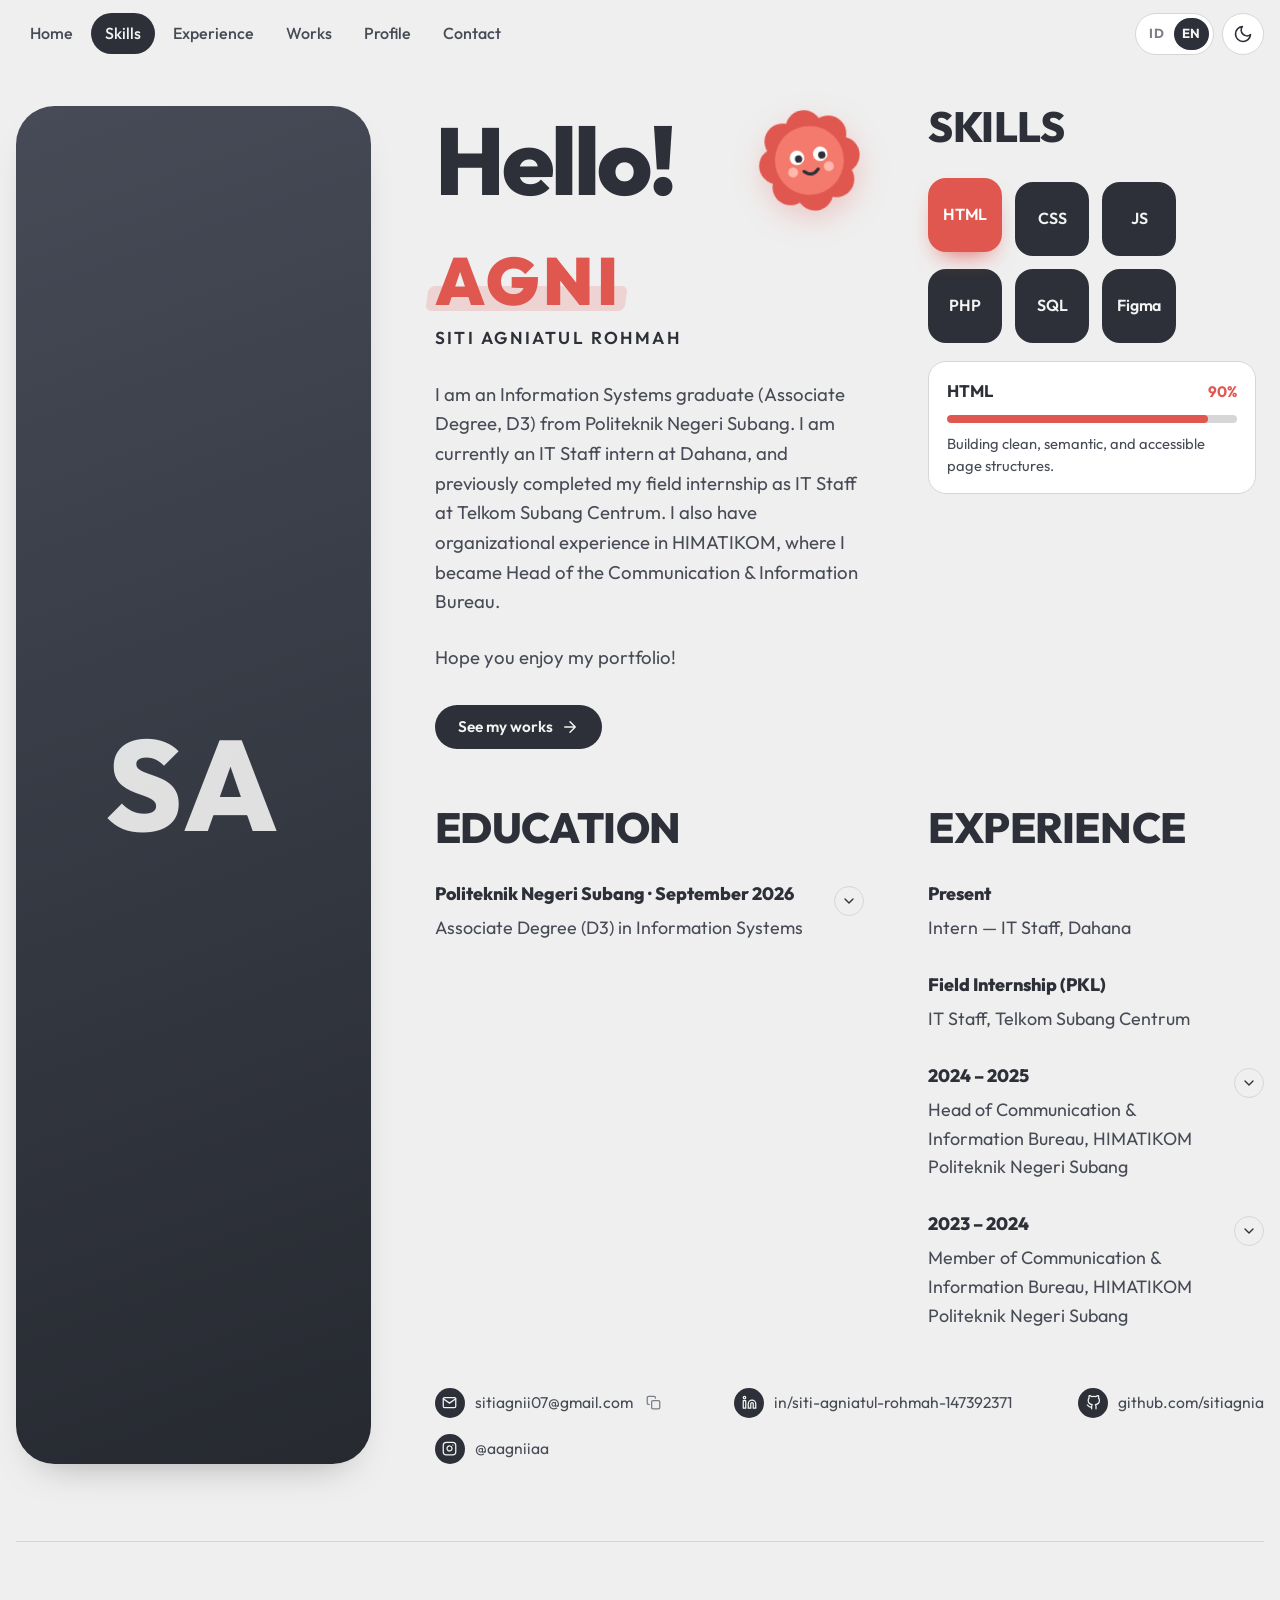
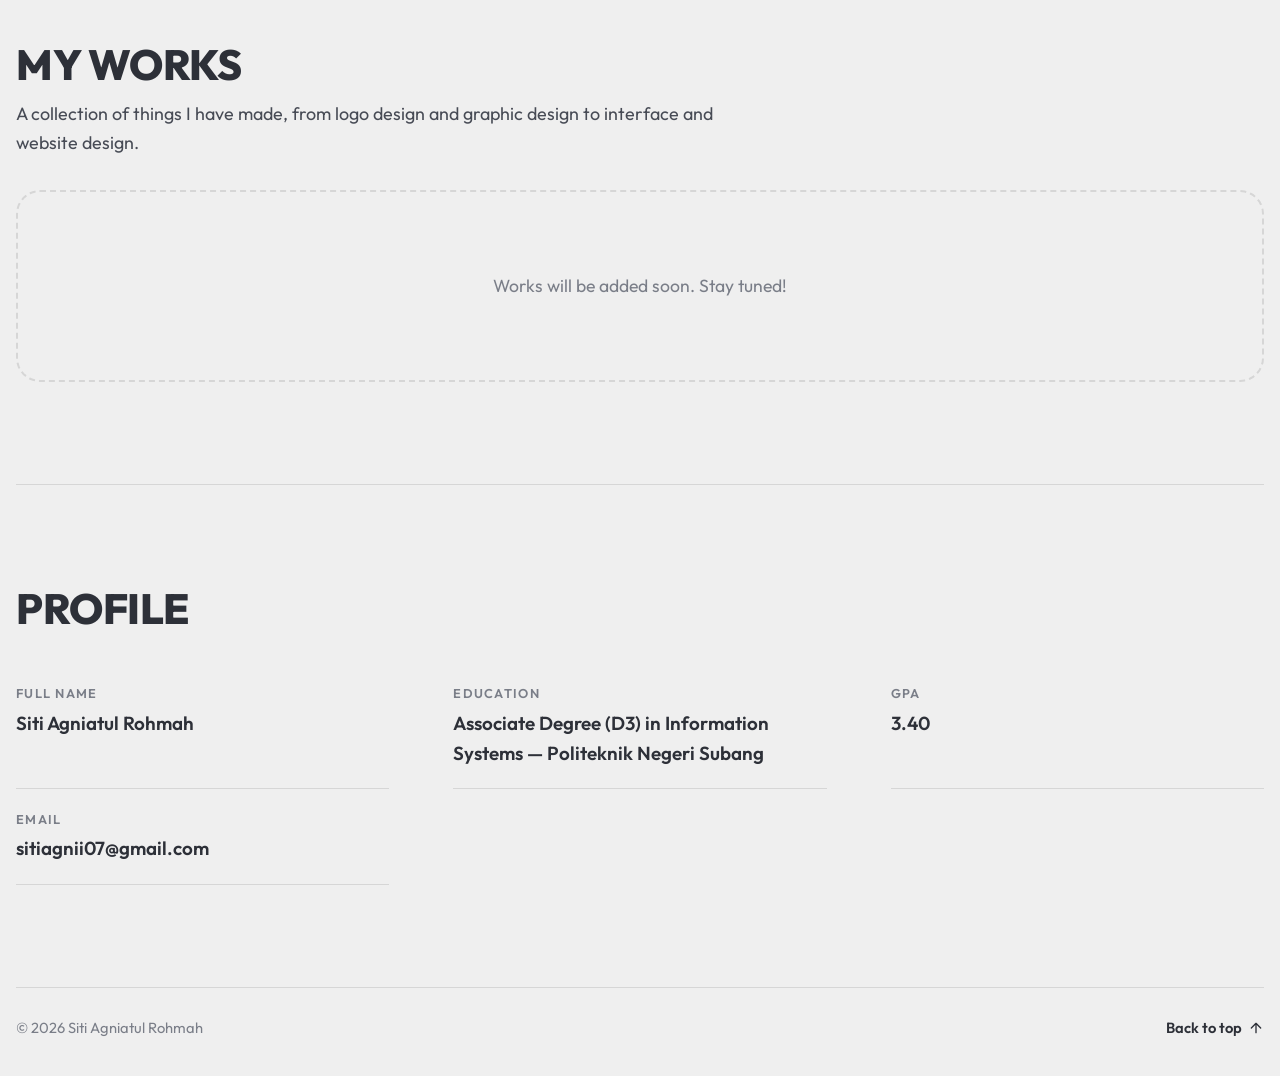
==== commit 43a2487e: "Gabungkan Karya ke halaman utama dan hapus bagian Kirim Pesan - Bagian Karya kini di index.html (#ka" ====
--- a/index.html
+++ b/index.html
@@ -39,6 +39,17 @@
     <symbol id="i-check" viewBox="0 0 24 24"><path d="M20 6L9 17l-5-5"/></symbol>
     <symbol id="i-arrow" viewBox="0 0 24 24"><path d="M5 12h14M12 5l7 7-7 7"/></symbol>
     <symbol id="i-up" viewBox="0 0 24 24"><path d="M12 19V5M5 12l7-7 7 7"/></symbol>
+    <symbol id="i-x" viewBox="0 0 24 24"><path d="M18 6L6 18M6 6l12 12"/></symbol>
+    <symbol id="i-left" viewBox="0 0 24 24"><path d="M15 18l-6-6 6-6"/></symbol>
+    <symbol id="i-right" viewBox="0 0 24 24"><path d="M9 18l6-6-6-6"/></symbol>
+    <symbol id="i-external" viewBox="0 0 24 24"><path d="M18 13v6a2 2 0 0 1-2 2H5a2 2 0 0 1-2-2V8a2 2 0 0 1 2-2h6M15 3h6v6M10 14L21 3"/></symbol>
+    <!-- Ikon kategori karya -->
+    <symbol id="i-pen" viewBox="0 0 24 24"><path d="M12 19l7-7 3 3-7 7-3-3z"/><path d="M18 13l-1.5-7.5L2 2l3.5 14.5L13 18l5-5z"/><path d="M2 2l7.586 7.586"/><circle cx="11" cy="11" r="2"/></symbol>
+    <symbol id="i-image" viewBox="0 0 24 24"><rect x="3" y="3" width="18" height="18" rx="2"/><circle cx="8.5" cy="8.5" r="1.5"/><path d="M21 15l-5-5L5 21"/></symbol>
+    <symbol id="i-layout" viewBox="0 0 24 24"><rect x="3" y="3" width="18" height="18" rx="2"/><path d="M3 9h18M9 21V9"/></symbol>
+    <symbol id="i-code" viewBox="0 0 24 24"><path d="M16 18l6-6-6-6M8 6l-6 6 6 6"/></symbol>
+    <symbol id="i-play" viewBox="0 0 24 24"><circle cx="12" cy="12" r="10"/><path d="M10 8l6 4-6 4V8z"/></symbol>
+    <symbol id="i-star" viewBox="0 0 24 24"><path d="M12 2l3.09 6.26L22 9.27l-5 4.87 1.18 6.88L12 17.77l-6.18 3.25L7 14.14 2 9.27l6.91-1.01L12 2z"/></symbol>
     <symbol id="i-down" viewBox="0 0 24 24"><path d="M6 9l6 6 6-6"/></symbol>
     <symbol id="i-sun" viewBox="0 0 24 24"><circle cx="12" cy="12" r="5"/><path d="M12 1v2M12 21v2M4.22 4.22l1.42 1.42M18.36 18.36l1.42 1.42M1 12h2M21 12h2M4.22 19.78l1.42-1.42M18.36 5.64l1.42-1.42"/></symbol>
     <symbol id="i-moon" viewBox="0 0 24 24"><path d="M21 12.79A9 9 0 1 1 11.21 3 7 7 0 0 0 21 12.79z"/></symbol>
@@ -57,9 +68,9 @@
         <a href="#beranda" class="nav-link" data-i18n="navBeranda">Beranda</a>
         <a href="#skills" class="nav-link" data-i18n="navSkills">Keahlian</a>
         <a href="#pengalaman" class="nav-link" data-i18n="navPengalaman">Pengalaman</a>
-        <a href="karya.html" class="nav-link" data-i18n="navKarya">Karya</a>
+        <a href="#karya" class="nav-link" data-i18n="navKarya">Karya</a>
         <a href="#identitas" class="nav-link" data-i18n="navDataDiri">Data Diri</a>
-        <a href="#pesan" class="nav-link" data-i18n="navKontak">Kontak</a>
+        <a href="#kontak" class="nav-link" data-i18n="navKontak">Kontak</a>
       </nav>
 
       <div class="nav-actions">
@@ -119,7 +130,7 @@
           </div>
           <p class="hello-bio" id="isiBio"></p>
           <p class="hello-bio" id="isiPenutup"></p>
-          <a href="karya.html" class="btn btn-dark hello-cta">
+          <a href="#karya" class="btn btn-dark hello-cta">
             <span data-i18n="lihatKarya">Lihat karya saya</span>
             <svg class="ic" aria-hidden="true" focusable="false"><use href="#i-arrow"/></svg>
           </a>
@@ -161,6 +172,18 @@
       </div>
     </section>
 
+    <!-- ===================== KARYA ===================== -->
+    <!-- Isi karya diambil dari js/data.js (bagian "karya") -->
+    <section class="works-section" id="karya" aria-labelledby="judulKarya">
+      <div class="works-intro reveal">
+        <h2 class="block-title" id="judulKarya" data-i18n="karyaJudul">Karya Saya</h2>
+        <p class="works-sub" data-i18n="karyaSub">Kumpulan hasil karya saya, mulai dari desain logo, desain grafis, hingga desain antarmuka dan website.</p>
+      </div>
+      <div class="filter-bar" id="filterKarya" role="group" aria-label="Saring berdasarkan kategori"></div>
+      <div class="works-grid" id="isiKarya"></div>
+      <p class="works-empty" id="karyaKosong" data-i18n="kosong" hidden>Karya akan segera ditambahkan. Nantikan, ya!</p>
+    </section>
+
     <!-- ===================== DATA DIRI ===================== -->
     <section class="profile" id="identitas" aria-labelledby="judulDataDiri">
       <h2 class="block-title reveal" id="judulDataDiri" data-i18n="judulDataDiri">Data Diri</h2>
@@ -168,37 +191,6 @@
       <dl class="profile-list reveal" id="isiDataDiri"></dl>
     </section>
 
-    <!-- ===================== KIRIM PESAN ===================== -->
-    <section class="message" id="pesan" aria-labelledby="judulPesan">
-      <div class="message-intro reveal">
-        <h2 class="block-title" id="judulPesan" data-i18n="judulPesan">Kirim Pesan</h2>
-        <p id="introPesan">Ada pertanyaan atau tawaran kerja sama? Tulis pesanmu, lalu kirim lewat WhatsApp atau email.</p>
-      </div>
-
-      <!-- Nomor WhatsApp & email tujuan diambil dari js/data.js (bagian "kontak") -->
-      <form class="message-form reveal" id="formPesan" novalidate style="--d: 1">
-        <div class="field">
-          <label for="pesanNama" data-i18n="labelNama">Nama</label>
-          <input type="text" id="pesanNama" name="nama" autocomplete="name" maxlength="60" placeholder="Nama kamu" data-i18n-placeholder="phNama" required>
-        </div>
-        <div class="field">
-          <label for="pesanIsi" data-i18n="labelPesan">Pesan</label>
-          <textarea id="pesanIsi" name="pesan" rows="5" maxlength="500" placeholder="Tulis pesanmu di sini…" data-i18n-placeholder="phPesan" required></textarea>
-          <span class="char-count" id="charCount">0/500</span>
-        </div>
-        <p class="form-msg" id="pesanMsg" role="status" aria-live="polite"></p>
-        <div class="form-actions">
-          <button type="submit" class="btn btn-dark" data-via="wa">
-            <svg class="ic" aria-hidden="true" focusable="false"><use href="#i-chat"/></svg>
-            <span data-i18n="kirimWa">Kirim via WhatsApp</span>
-          </button>
-          <button type="submit" class="btn btn-light" data-via="email">
-            <svg class="ic" aria-hidden="true" focusable="false"><use href="#i-mail"/></svg>
-            <span data-i18n="kirimEmail">Kirim via Email</span>
-          </button>
-        </div>
-      </form>
-    </section>
 
   </main>
 
@@ -216,6 +208,32 @@
     <svg class="ic" aria-hidden="true" focusable="false"><use href="#i-up"/></svg>
   </a>
 
+  <!-- ===================== POP-UP DETAIL KARYA ===================== -->
+  <dialog class="work-dialog" id="dialogKarya" aria-labelledby="detailJudul">
+    <div class="work-dialog-body">
+      <div class="detail-media" id="detailMedia"></div>
+      <div class="detail-info">
+        <p class="detail-meta" id="detailMeta"></p>
+        <h2 class="detail-judul" id="detailJudul"></h2>
+        <p class="detail-deskripsi" id="detailDeskripsi"></p>
+        <div class="detail-alat" id="detailAlat"></div>
+        <a class="btn btn-dark" id="detailLink" href="#" target="_blank" rel="noopener" hidden>
+          <span data-i18n="kunjungi">Lihat karya</span>
+          <svg class="ic" aria-hidden="true" focusable="false"><use href="#i-external"/></svg>
+        </a>
+      </div>
+    </div>
+    <button type="button" class="dialog-btn dialog-close" id="detailTutup" aria-label="Tutup" data-i18n-aria-label="tutup">
+      <svg class="ic" aria-hidden="true" focusable="false"><use href="#i-x"/></svg>
+    </button>
+    <button type="button" class="dialog-btn dialog-prev" id="detailPrev" aria-label="Karya sebelumnya" data-i18n-aria-label="sebelumnya">
+      <svg class="ic" aria-hidden="true" focusable="false"><use href="#i-left"/></svg>
+    </button>
+    <button type="button" class="dialog-btn dialog-next" id="detailNext" aria-label="Karya berikutnya" data-i18n-aria-label="berikutnya">
+      <svg class="ic" aria-hidden="true" focusable="false"><use href="#i-right"/></svg>
+    </button>
+  </dialog>
+
   <!-- Notifikasi kecil -->
   <div class="toast" id="toast" role="status" aria-live="polite"></div>
 
--- a/css/style.css
+++ b/css/style.css
@@ -548,61 +548,6 @@
   font-size: 1.18rem;
   font-weight: 600;
   overflow-wrap: anywhere;
-}
-
-/* ---------- 6. Kirim pesan ---------- */
-.message {
-  display: grid;
-  grid-template-columns: 0.8fr 1.2fr;
-  gap: clamp(32px, 5vw, 84px);
-  align-items: start;
-  padding: clamp(56px, 8vw, 110px) 0;
-  border-top: 1px solid var(--line);
-}
-.message-intro p {
-  max-width: 420px;
-  font-size: clamp(1.05rem, 1.4vw, 1.25rem);
-  color: var(--ink-soft);
-}
-
-.message-form {
-  padding: clamp(22px, 3.5vw, 36px);
-  border-radius: 28px;
-  background: var(--surface);
-  border: 1px solid var(--line);
-  box-shadow: var(--shadow);
-}
-.field { position: relative; }
-.field + .field { margin-top: 18px; }
-.field label { display: block; margin-bottom: 6px; font-weight: 600; }
-.field input,
-.field textarea {
-  width: 100%;
-  padding: 13px 16px;
-  border-radius: 14px;
-  border: 1.5px solid var(--line);
-  background: var(--bg);
-  font-size: 1rem;
-  transition: border-color 0.2s ease, box-shadow 0.2s ease;
-}
-.field textarea { resize: vertical; min-height: 130px; }
-.field input::placeholder,
-.field textarea::placeholder { color: var(--muted); }
-.field input:focus,
-.field textarea:focus {
-  outline: none;
-  border-color: var(--ink);
-  box-shadow: 0 0 0 4px rgba(224, 87, 79, 0.18);
-}
-.field.invalid input,
-.field.invalid textarea { border-color: var(--danger); }
-.char-count {
-  position: absolute;
-  right: 12px;
-  bottom: 10px;
-  font-size: 0.78rem;
-  color: var(--muted);
-  pointer-events: none;
 }
 
 /* ---------- 7. Footer & tombol ke atas ---------- */
@@ -733,8 +678,6 @@
   .photo-frame { min-height: 480px; }
   .contact { display: grid; grid-template-columns: repeat(2, minmax(0, 1fr)); }
   .profile-list { grid-template-columns: repeat(2, minmax(0, 1fr)); }
-  .message { grid-template-columns: 1fr; }
-  .message-intro p { max-width: 560px; }
 }
 
 /* Tablet & HP (≤ 900px): menu jadi tombol hamburger */
@@ -799,7 +742,7 @@
 
 
 /* =========================================================
-   HALAMAN KARYA (karya.html)
+   BAGIAN KARYA (#karya di index.html)
    ========================================================= */
 
 /* Tombol "Lihat karya saya" di bawah perkenalan */
@@ -807,32 +750,17 @@
 .hello-cta .ic { transition: transform 0.2s ease; }
 .hello-cta:hover .ic { transform: translateX(4px); }
 
-/* Judul halaman */
-.works-head {
-  padding: calc(var(--nav-h) + clamp(32px, 6vw, 80px)) 0 clamp(28px, 4vw, 48px);
-  max-width: 820px;
-}
-.works-kicker {
-  font-size: 0.85rem;
-  font-weight: 700;
-  letter-spacing: 0.16em;
-  text-transform: uppercase;
-  color: var(--accent);
-}
-.works-title {
-  margin-top: 10px;
-  font-size: clamp(3rem, 7vw, 6rem);
-  font-weight: 800;
-  line-height: 0.95;
-  letter-spacing: -0.03em;
-}
+/* Bagian Karya di halaman utama */
+.works-section {
+  padding: clamp(56px, 8vw, 110px) 0;
+  border-top: 1px solid var(--line);
+}
+.works-intro { max-width: 720px; margin-bottom: clamp(22px, 3vw, 32px); }
+.works-intro .block-title { margin-bottom: 14px; }
 .works-sub {
-  margin-top: clamp(16px, 2vw, 24px);
-  font-size: clamp(1.05rem, 1.5vw, 1.3rem);
+  font-size: clamp(1.05rem, 1.4vw, 1.25rem);
   color: var(--ink-soft);
 }
-
-.works { padding-bottom: clamp(56px, 8vw, 110px); }
 
 /* Filter kategori */
 .filter-bar {
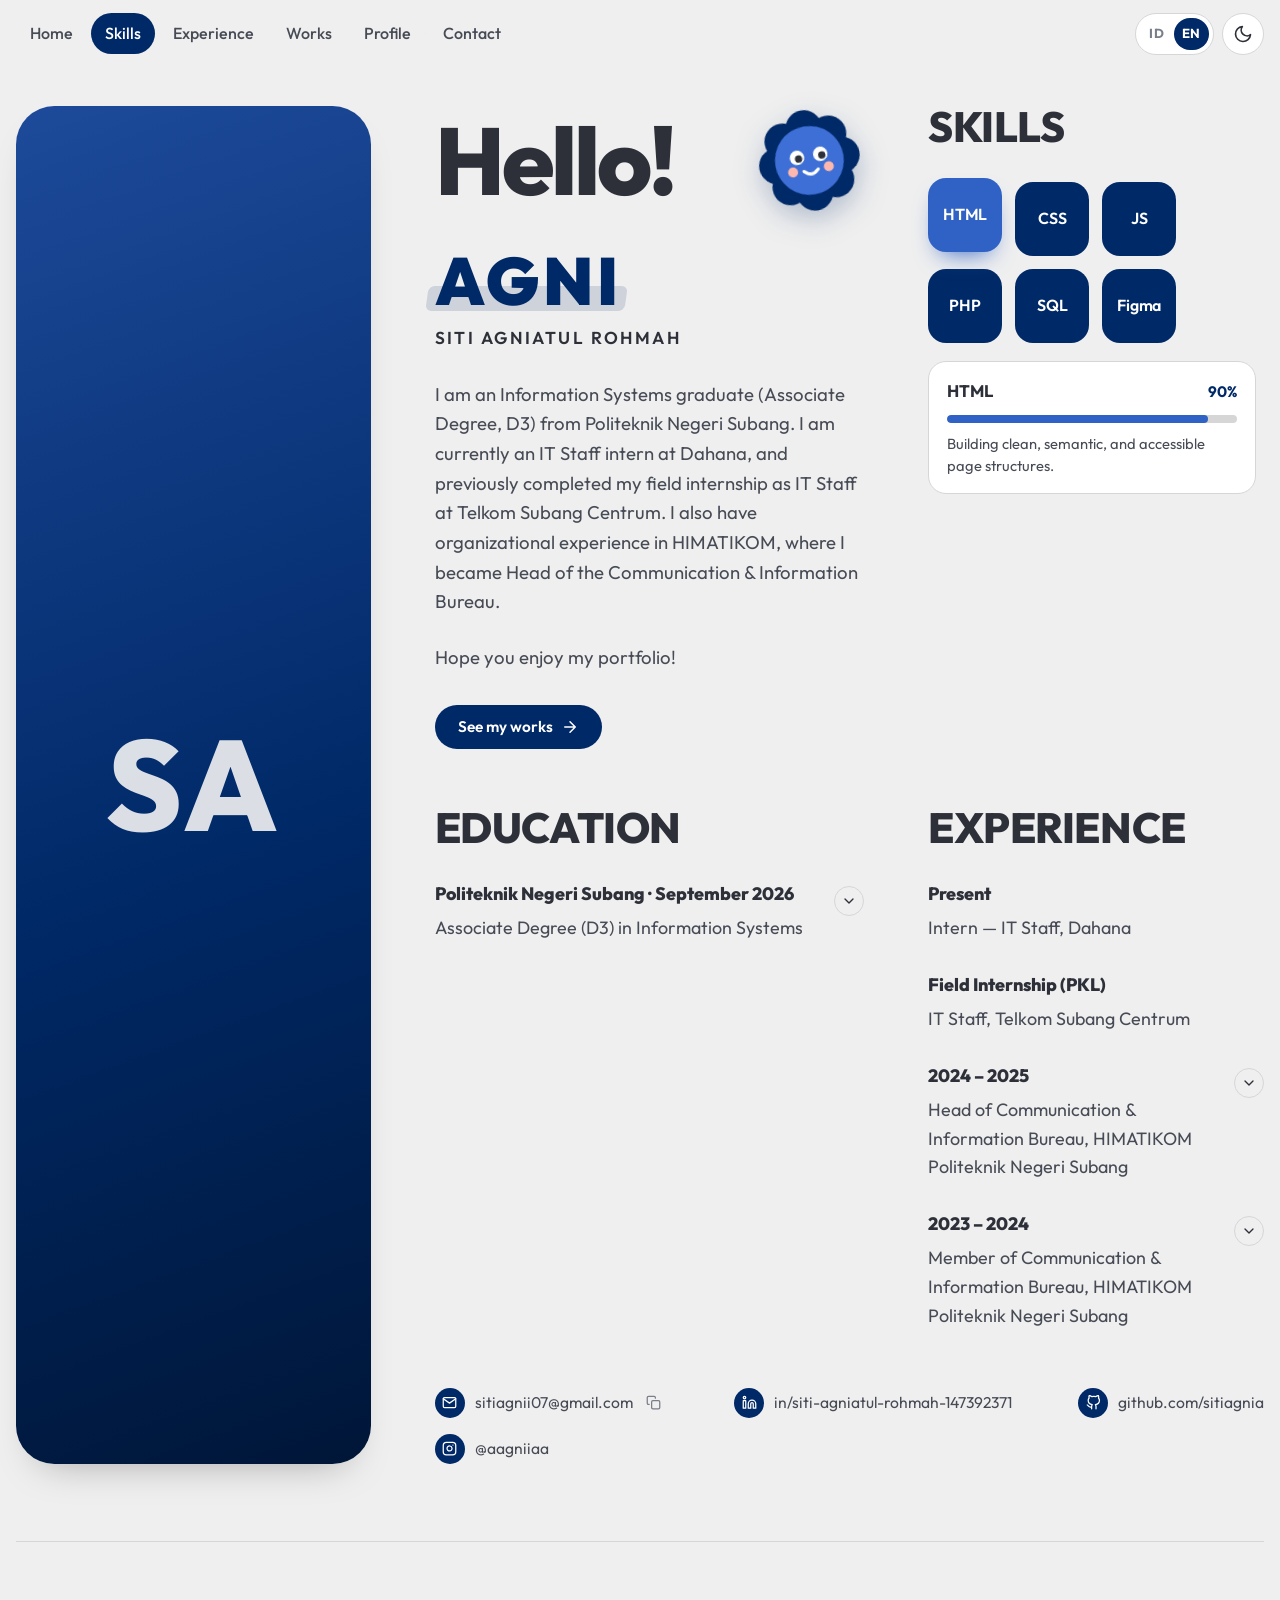
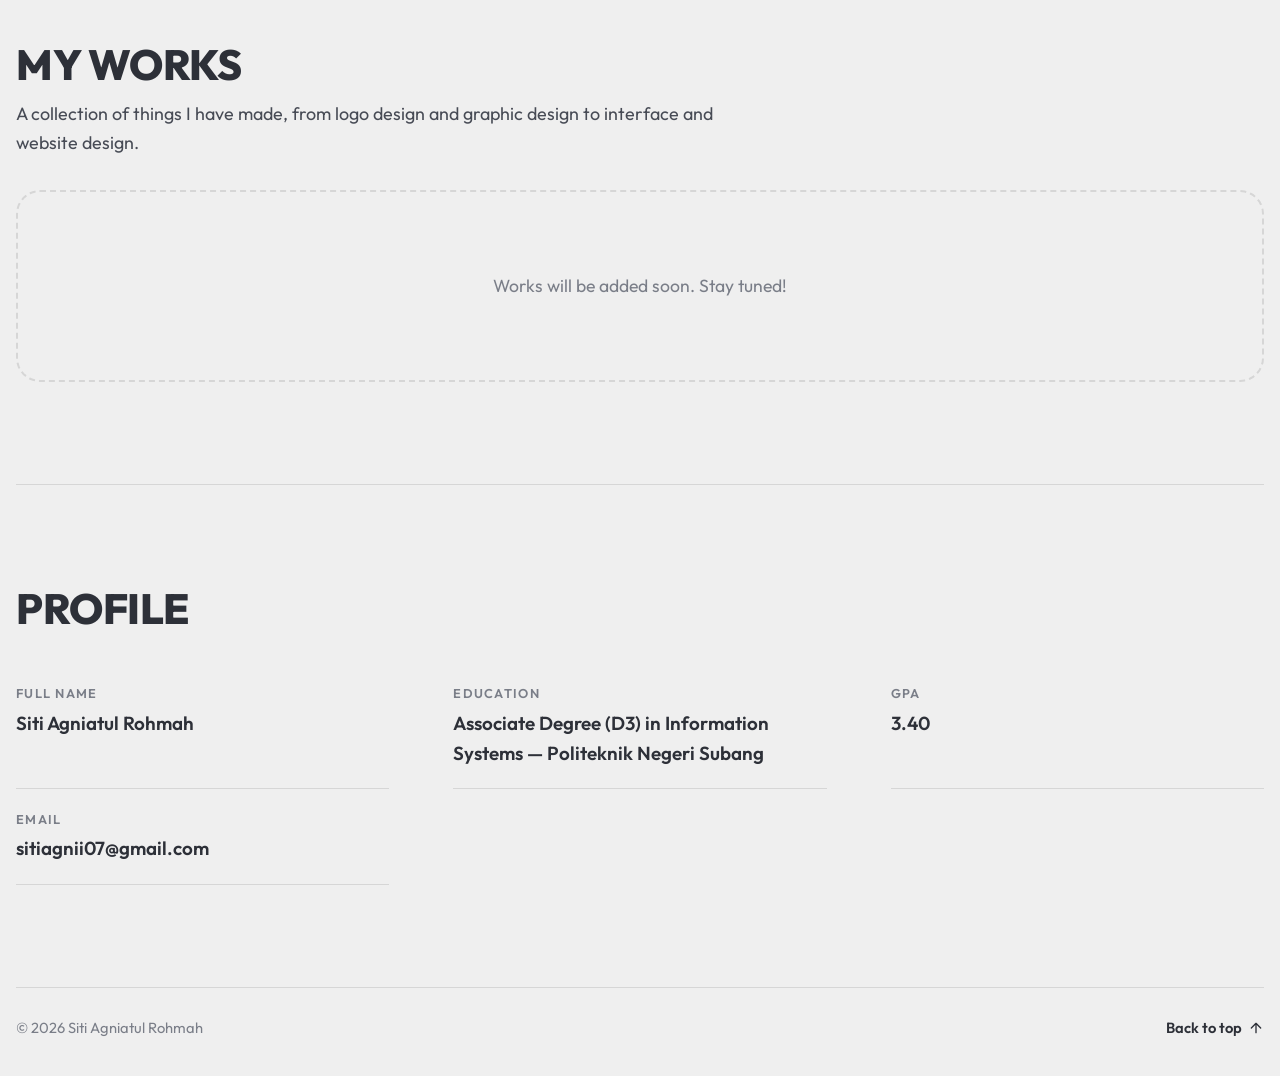
==== commit 1ecfeb88: "Ganti warna utama menjadi #002967 - Ubin skill, tombol, menu aktif, ikon kontak, nama AGNI memakai #" ====
--- a/index.html
+++ b/index.html
@@ -7,7 +7,7 @@
   <meta name="description" content="Portofolio pribadi Siti Agniatul Rohmah — profil, keahlian, pengalaman, dan kontak.">
   <meta name="theme-color" content="#efefef">
   <title>Siti Agniatul Rohmah | Portofolio</title>
-  <link rel="icon" href="data:image/svg+xml,%3Csvg xmlns='http://www.w3.org/2000/svg' viewBox='0 0 64 64'%3E%3Crect width='64' height='64' rx='16' fill='%232d3038'/%3E%3Ctext x='50%25' y='54%25' dominant-baseline='middle' text-anchor='middle' font-family='Arial' font-weight='700' font-size='26' fill='white'%3ES%3C/text%3E%3C/svg%3E">
+  <link rel="icon" href="data:image/svg+xml,%3Csvg xmlns='http://www.w3.org/2000/svg' viewBox='0 0 64 64'%3E%3Crect width='64' height='64' rx='16' fill='%23002967'/%3E%3Ctext x='50%25' y='54%25' dominant-baseline='middle' text-anchor='middle' font-family='Arial' font-weight='700' font-size='26' fill='white'%3ES%3C/text%3E%3C/svg%3E">
 
   <!-- Font -->
   <link rel="preconnect" href="https://fonts.googleapis.com">
@@ -108,17 +108,17 @@
             <!-- Stiker: klik untuk mengganti sapaan -->
             <button type="button" class="sticker-btn" id="sticker" aria-label="Ganti sapaan" title="Klik aku!" data-i18n-aria-label="sapaanLabel" data-i18n-title="sapaanTitle">
               <svg class="sticker" viewBox="0 0 120 120" aria-hidden="true" focusable="false">
-                <g fill="#e0574f">
+                <g fill="#002967">
                   <circle cx="96" cy="60" r="20"/><circle cx="85.5" cy="85.5" r="20"/>
                   <circle cx="60" cy="96" r="20"/><circle cx="34.5" cy="85.5" r="20"/>
                   <circle cx="24" cy="60" r="20"/><circle cx="34.5" cy="34.5" r="20"/>
                   <circle cx="60" cy="24" r="20"/><circle cx="85.5" cy="34.5" r="20"/>
                 </g>
-                <circle cx="60" cy="60" r="38" fill="#f47a6d"/>
+                <circle cx="60" cy="60" r="38" fill="#3d6fd6"/>
                 <circle cx="47" cy="55" r="8" fill="#fff"/><circle cx="73" cy="55" r="8" fill="#fff"/>
                 <circle class="pupil" cx="48.5" cy="56.5" r="4" fill="#2d3038"/><circle class="pupil" cx="74.5" cy="56.5" r="4" fill="#2d3038"/>
                 <circle cx="40" cy="70" r="5.5" fill="#ffb8ad"/><circle cx="80" cy="70" r="5.5" fill="#ffb8ad"/>
-                <path d="M52 71q8 8 16 0" fill="none" stroke="#2d3038" stroke-width="3.5" stroke-linecap="round"/>
+                <path d="M52 71q8 8 16 0" fill="none" stroke="#ffffff" stroke-width="3.5" stroke-linecap="round"/>
               </svg>
             </button>
           </div>
--- a/css/style.css
+++ b/css/style.css
@@ -1,7 +1,7 @@
 /* =========================================================
    PORTOFOLIO — style.css
    Gaya "lembar profil": latar abu terang, judul tebal besar,
-   foto bersudut membulat, ubin keahlian gelap.
+   foto bersudut membulat, ubin keahlian berwarna utama #002967.
 
    Ukuran layar:
    - Desktop : > 1100px  (3 kolom)
@@ -19,7 +19,12 @@
   --muted: #7a7e88;
   --line: #d6d6d6;
   --on-ink: #f3f3f3;
-  --accent: #e0574f;       /* merah stiker */
+  /* Warna utama (primary) */
+  --primary: #002967;      /* latar ubin, tombol, menu aktif */
+  --on-primary: #ffffff;   /* teks di atas warna utama */
+  --primary-text: #002967; /* teks berwarna utama (mis. nama AGNI) */
+  --accent: #2f62c4;       /* biru lebih terang untuk hover & pilihan aktif */
+  --accent-soft: rgba(0, 41, 103, 0.14);
 
   --success: #2e7d32;
   --danger: #c0392b;
@@ -42,6 +47,11 @@
   --muted: #8a8e98;
   --line: #2f3139;
   --on-ink: #16171b;
+  --primary: #23488c;
+  --on-primary: #ffffff;
+  --primary-text: #9db8ff;
+  --accent: #5b8ae6;
+  --accent-soft: rgba(157, 184, 255, 0.2);
   --success: #66bb6a;
   --danger: #ef6f62;
   --shadow: 0 20px 40px -24px rgba(0, 0, 0, 0.8);
@@ -73,7 +83,7 @@
 [hidden] { display: none !important; }
 
 :focus-visible { outline: 3px solid var(--accent); outline-offset: 3px; border-radius: 6px; }
-::selection { background: var(--ink); color: var(--on-ink); }
+::selection { background: var(--primary); color: var(--on-primary); }
 
 .visually-hidden {
   position: absolute !important;
@@ -91,8 +101,8 @@
   z-index: 200;
   padding: 10px 16px;
   border-radius: 10px;
-  background: var(--ink);
-  color: var(--on-ink);
+  background: var(--primary);
+  color: var(--on-primary);
   font-weight: 600;
   transform: translateY(-200%);
   transition: transform 0.2s ease;
@@ -162,7 +172,7 @@
   transition: color 0.2s ease, background-color 0.2s ease;
 }
 .nav-link:hover { color: var(--ink); }
-.nav-link.active { color: var(--on-ink); background: var(--ink); }
+.nav-link.active { color: var(--on-primary); background: var(--primary); }
 
 .nav-actions { display: flex; align-items: center; gap: 8px; margin-left: auto; }
 .icon-btn {
@@ -203,7 +213,7 @@
   color: var(--muted);
   transition: background-color 0.25s ease, color 0.25s ease;
 }
-.lang-toggle span.on { background: var(--ink); color: var(--on-ink); }
+.lang-toggle span.on { background: var(--primary); color: var(--on-primary); }
 .theme-toggle .ic-sun { display: none; }
 :root[data-theme="dark"] .theme-toggle .ic-sun { display: block; }
 :root[data-theme="dark"] .theme-toggle .ic-moon { display: none; }
@@ -250,7 +260,7 @@
   display: grid;
   place-items: center;
   overflow: hidden;
-  background: linear-gradient(160deg, #464b57, #262930);
+  background: linear-gradient(160deg, #1d4a9a, #002967 55%, #001638);
   color: #f3f3f3;
 }
 .photo-frame {
@@ -305,7 +315,7 @@
   font-weight: 900;
   line-height: 1;
   letter-spacing: 0.06em;
-  color: var(--accent);
+  color: var(--primary-text);
   isolation: isolate;
 }
 /* Efek stabilo di belakang nama panggilan */
@@ -318,7 +328,7 @@
   height: 0.38em;
   z-index: -1;
   border-radius: 6px;
-  background: rgba(224, 87, 79, 0.18);
+  background: var(--accent-soft);
   transform: skewX(-8deg);
 }
 .fullname {
@@ -341,7 +351,7 @@
   height: auto;
   transform: rotate(-10deg);
   animation: goyang 4s ease-in-out infinite;
-  filter: drop-shadow(0 10px 14px rgba(224, 87, 79, 0.25));
+  filter: drop-shadow(0 10px 14px rgba(0, 41, 103, 0.25));
   transition: transform 0.2s ease;
 }
 .sticker-btn:hover .sticker { animation-play-state: paused; transform: rotate(0) scale(1.08); }
@@ -382,8 +392,8 @@
   aspect-ratio: 1;
   border-radius: 18px;
   border: 2px solid transparent;
-  background: var(--ink);
-  color: var(--on-ink);
+  background: var(--primary);
+  color: var(--on-primary);
   font-size: clamp(0.95rem, 1.25vw, 1.2rem);
   font-weight: 600;
   letter-spacing: -0.01em;
@@ -408,7 +418,7 @@
 }
 .skill-detail-head { display: flex; justify-content: space-between; align-items: baseline; gap: 12px; }
 .skill-detail-head strong { font-size: 1.05rem; font-weight: 700; }
-.skill-detail-head span { font-size: 0.95rem; font-weight: 700; color: var(--accent); }
+.skill-detail-head span { font-size: 0.95rem; font-weight: 700; color: var(--primary-text); }
 .skill-bar {
   height: 8px;
   margin: 10px 0 10px;
@@ -460,7 +470,7 @@
   border: 1px solid var(--line);
   transition: transform 0.3s ease, background-color 0.2s ease, color 0.2s ease;
 }
-.entry summary:hover .entry-chev { background: var(--ink); color: var(--on-ink); border-color: var(--ink); }
+.entry summary:hover .entry-chev { background: var(--primary); color: var(--on-primary); border-color: var(--primary); }
 .entry[open] .entry-chev { transform: rotate(180deg); }
 .entry.tanpa-detail summary { cursor: default; }
 .entry.tanpa-detail .entry-chev { display: none; }
@@ -493,15 +503,15 @@
   transition: color 0.2s ease;
   overflow-wrap: anywhere;
 }
-.contact a:hover { color: var(--accent); }
+.contact a:hover { color: var(--primary-text); }
 .contact-ic {
   display: grid;
   place-items: center;
   flex-shrink: 0;
   width: 30px; height: 30px;
   border-radius: 50%;
-  background: var(--ink);
-  color: var(--on-ink);
+  background: var(--primary);
+  color: var(--on-primary);
   transition: background-color 0.2s ease, transform 0.2s ease;
 }
 .contact a:hover .contact-ic { background: var(--accent); color: #fff; transform: rotate(-10deg); }
@@ -563,7 +573,7 @@
   color: var(--muted);
 }
 .to-top { display: inline-flex; align-items: center; gap: 6px; font-weight: 600; color: var(--ink); }
-.to-top:hover { color: var(--accent); }
+.to-top:hover { color: var(--primary-text); }
 .to-top .ic { width: 16px; height: 16px; }
 
 .float-top {
@@ -575,8 +585,8 @@
   place-items: center;
   width: 50px; height: 50px;
   border-radius: 50%;
-  background: var(--ink);
-  color: var(--on-ink);
+  background: var(--primary);
+  color: var(--on-primary);
   box-shadow: var(--shadow);
   opacity: 0;
   visibility: hidden;
@@ -603,7 +613,7 @@
 }
 .btn .ic { width: 18px; height: 18px; }
 .btn:active:not(:disabled) { transform: scale(0.97); }
-.btn-dark { background: var(--ink); color: var(--on-ink); }
+.btn-dark { background: var(--primary); color: var(--on-primary); }
 .btn-dark:hover:not(:disabled) { background: var(--accent); color: #fff; }
 .btn-light { background: var(--surface); border-color: var(--line); }
 .btn-light:hover { border-color: var(--ink); }
@@ -618,8 +628,8 @@
   max-width: calc(100% - 32px);
   padding: 12px 22px;
   border-radius: 999px;
-  background: var(--ink);
-  color: var(--on-ink);
+  background: var(--primary);
+  color: var(--on-primary);
   font-size: 0.92rem;
   font-weight: 500;
   text-align: center;
@@ -783,7 +793,7 @@
   transition: background-color 0.2s ease, color 0.2s ease, border-color 0.2s ease;
 }
 .chip-filter:hover { border-color: var(--ink); color: var(--ink); }
-.chip-filter[aria-pressed="true"] { background: var(--ink); border-color: var(--ink); color: var(--on-ink); }
+.chip-filter[aria-pressed="true"] { background: var(--primary); border-color: var(--primary); color: var(--on-primary); }
 .chip-jumlah {
   min-width: 22px;
   padding: 1px 7px;
@@ -849,7 +859,7 @@
   stroke-width: 1.5;
   transition: transform 0.5s ease;
 }
-.warna-logo    { background: linear-gradient(135deg, #e0574f, #f4a261); }
+.warna-logo    { background: linear-gradient(135deg, #002967, #2f62c4); }
 .warna-grafis  { background: linear-gradient(135deg, #6c5ce7, #a29bfe); }
 .warna-uiux    { background: linear-gradient(135deg, #0f9d8f, #56cfb2); }
 .warna-web     { background: linear-gradient(135deg, #2d3038, #5b6070); }
@@ -920,7 +930,7 @@
   gap: 14px;
   padding: clamp(24px, 4vw, 44px);
 }
-.detail-meta { font-size: 0.85rem; font-weight: 700; letter-spacing: 0.08em; text-transform: uppercase; color: var(--accent); }
+.detail-meta { font-size: 0.85rem; font-weight: 700; letter-spacing: 0.08em; text-transform: uppercase; color: var(--primary-text); }
 .detail-judul { font-size: clamp(1.6rem, 3vw, 2.3rem); font-weight: 800; line-height: 1.1; letter-spacing: -0.01em; }
 .detail-deskripsi { color: var(--ink-soft); font-size: 1.05rem; white-space: pre-line; }
 .detail-alat { display: flex; flex-wrap: wrap; align-items: center; gap: 6px; }
@@ -941,7 +951,7 @@
   box-shadow: var(--shadow);
   transition: background-color 0.2s ease, color 0.2s ease;
 }
-.dialog-btn:hover { background: var(--ink); color: var(--on-ink); }
+.dialog-btn:hover { background: var(--primary); color: var(--on-primary); }
 .dialog-close { top: 14px; right: 14px; }
 .dialog-prev { top: 50%; left: -22px; transform: translateY(-50%); }
 .dialog-next { top: 50%; right: -22px; transform: translateY(-50%); }
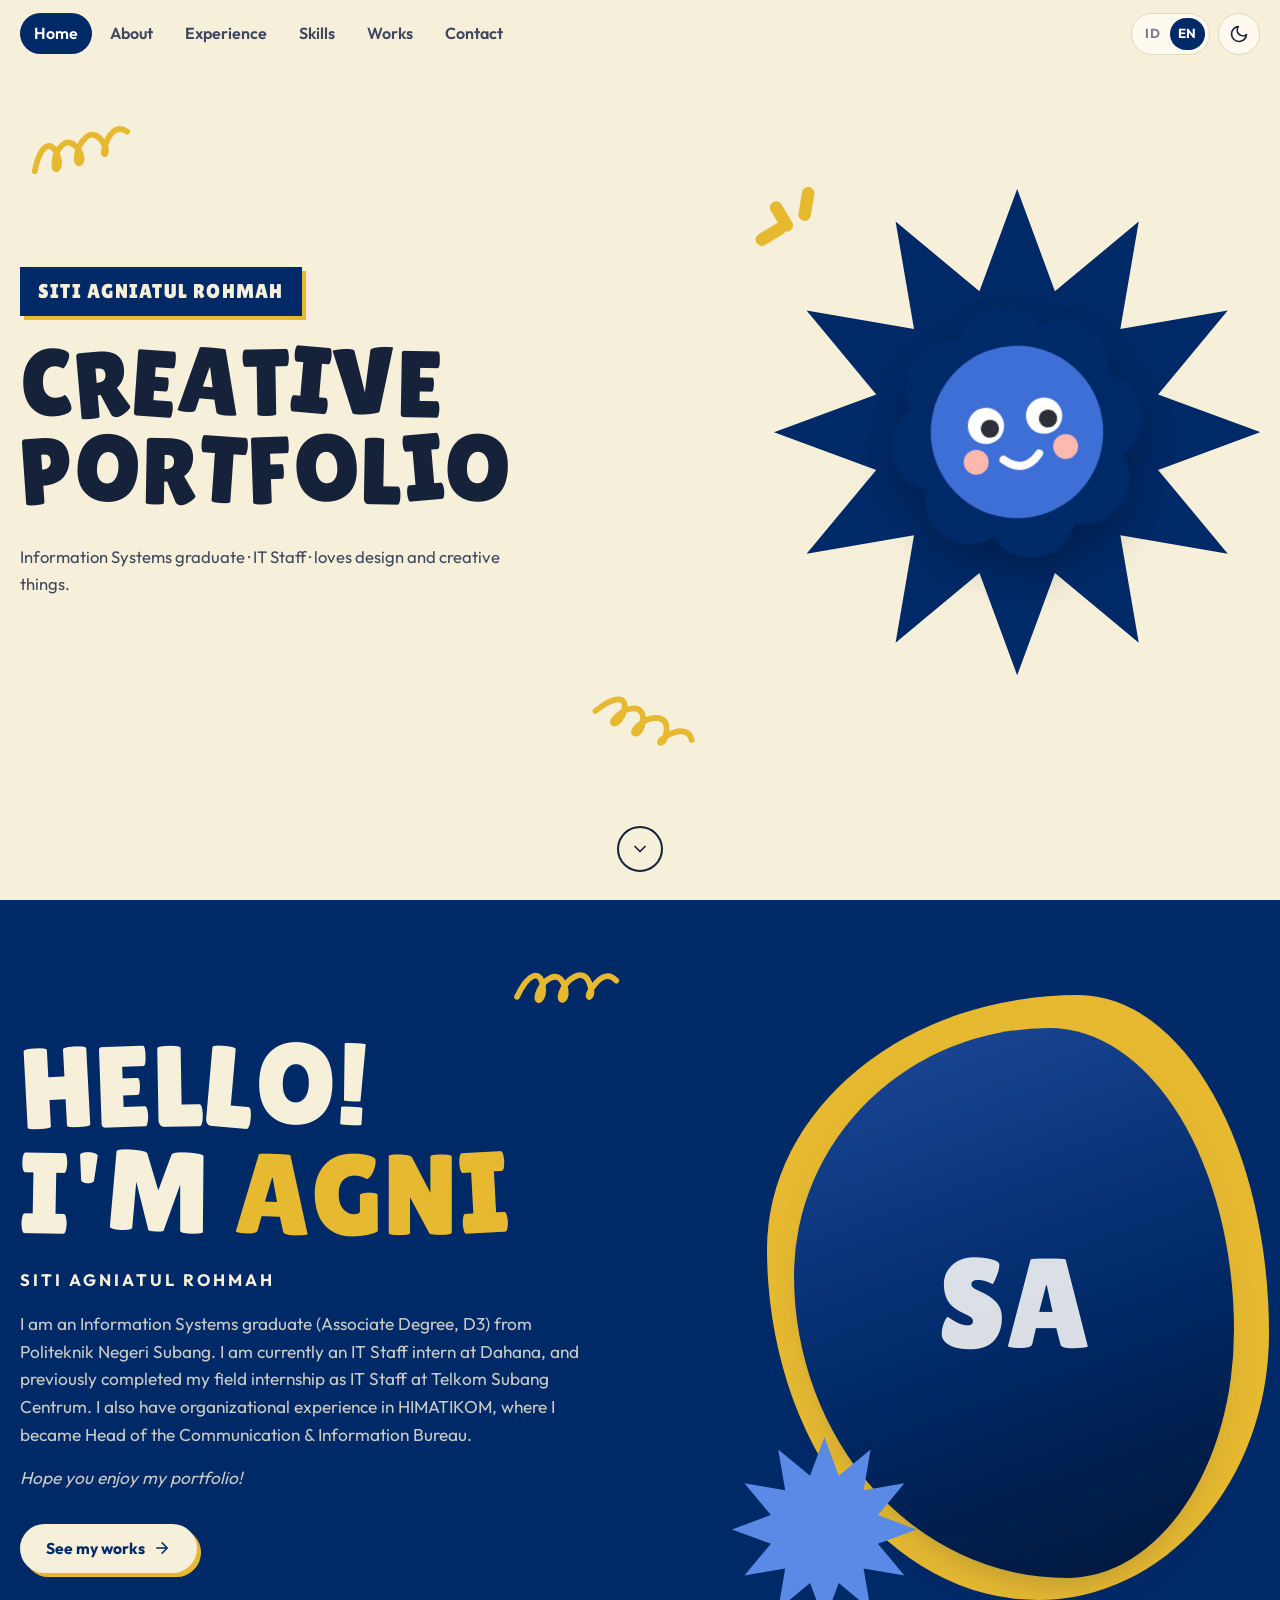
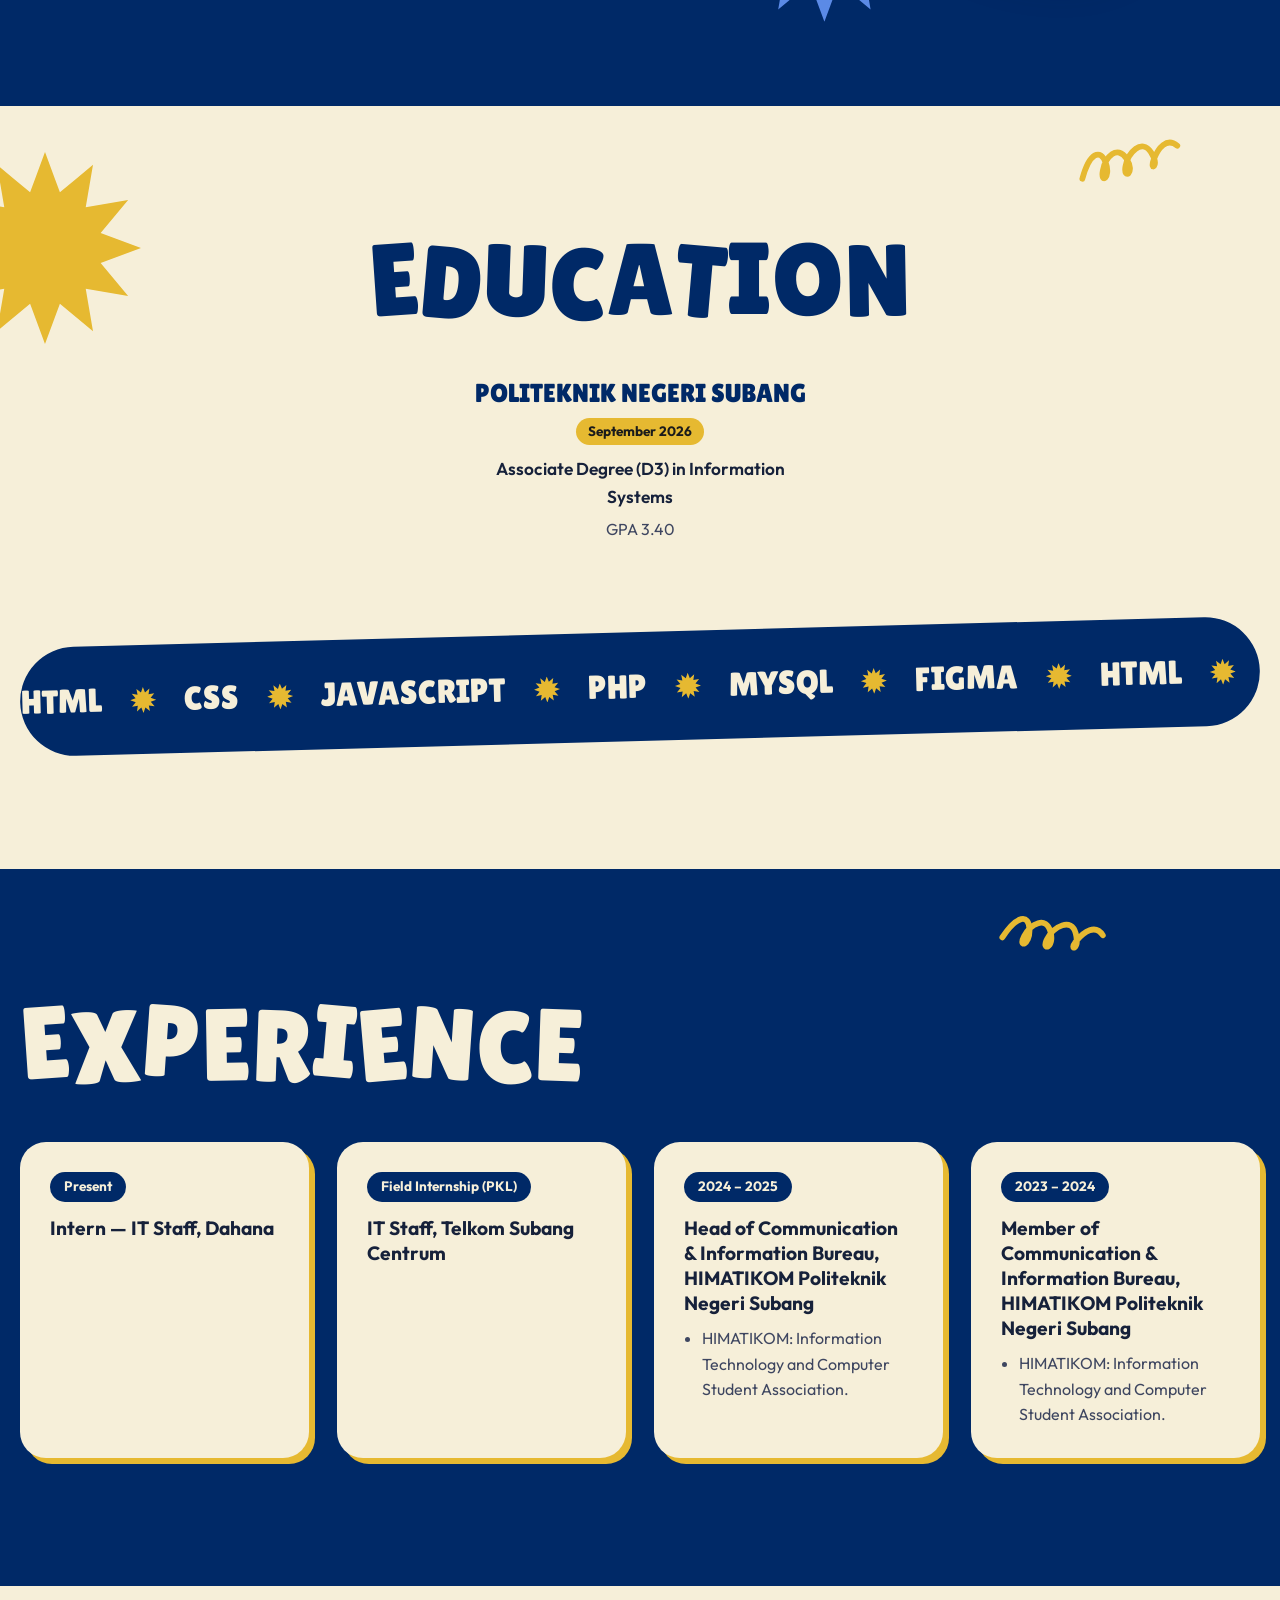
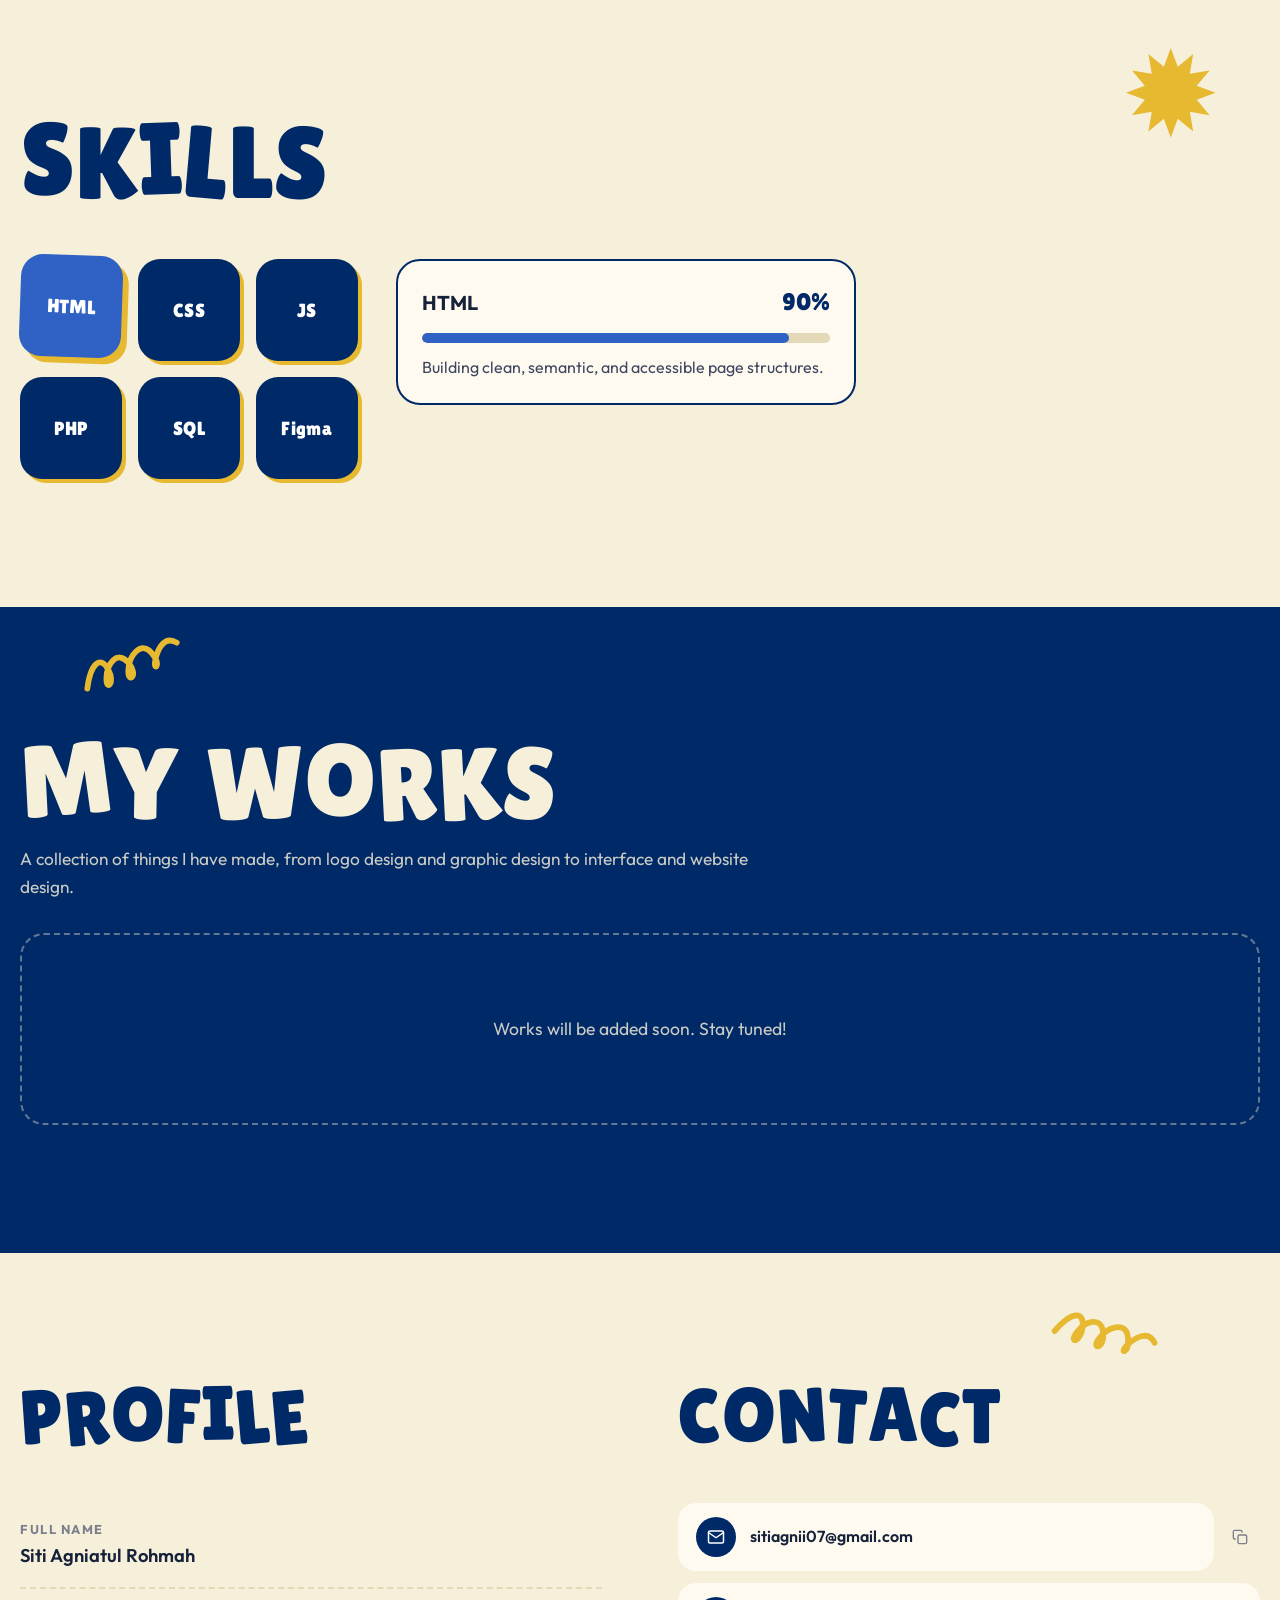
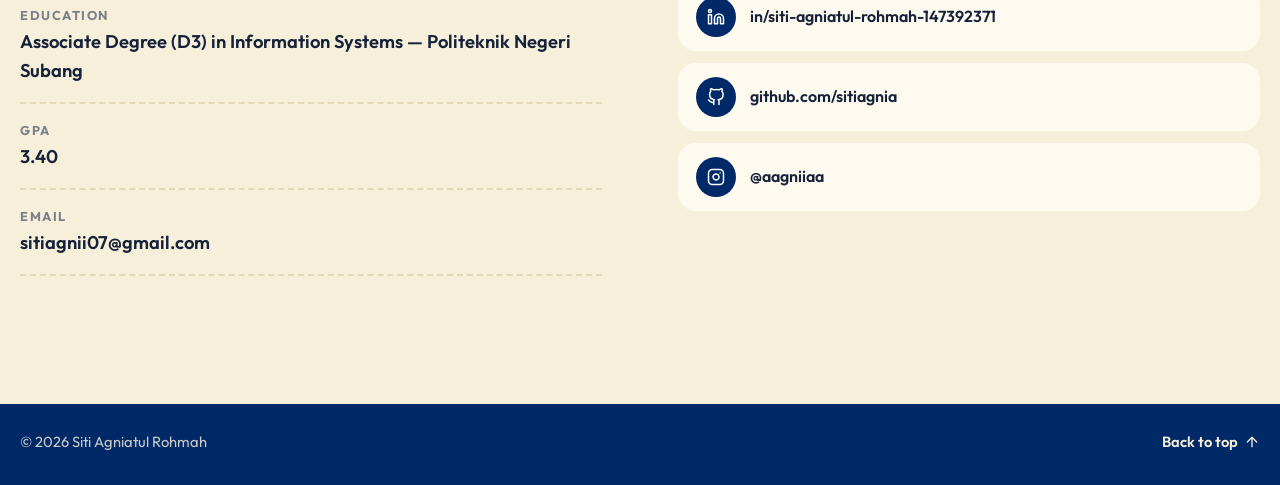
==== commit 61139914: "Ubah susunan menjadi gaya creative portfolio - Pita lebar bergantian krem & biru #002967 dengan hias" ====
--- a/index.html
+++ b/index.html
@@ -5,14 +5,14 @@
   <meta name="viewport" content="width=device-width, initial-scale=1.0">
   <!-- GANTI: deskripsi & judul halaman -->
   <meta name="description" content="Portofolio pribadi Siti Agniatul Rohmah — profil, keahlian, pengalaman, dan kontak.">
-  <meta name="theme-color" content="#efefef">
+  <meta name="theme-color" content="#f6efd9">
   <title>Siti Agniatul Rohmah | Portofolio</title>
   <link rel="icon" href="data:image/svg+xml,%3Csvg xmlns='http://www.w3.org/2000/svg' viewBox='0 0 64 64'%3E%3Crect width='64' height='64' rx='16' fill='%23002967'/%3E%3Ctext x='50%25' y='54%25' dominant-baseline='middle' text-anchor='middle' font-family='Arial' font-weight='700' font-size='26' fill='white'%3ES%3C/text%3E%3C/svg%3E">
 
   <!-- Font -->
   <link rel="preconnect" href="https://fonts.googleapis.com">
   <link rel="preconnect" href="https://fonts.gstatic.com" crossorigin>
-  <link href="https://fonts.googleapis.com/css2?family=Outfit:wght@300;400;500;600;700;800;900&display=swap" rel="stylesheet">
+  <link href="https://fonts.googleapis.com/css2?family=Lilita+One&family=Outfit:wght@300;400;500;600;700;800;900&display=swap" rel="stylesheet">
 
   <link rel="stylesheet" href="css/style.css">
 
@@ -53,6 +53,10 @@
     <symbol id="i-down" viewBox="0 0 24 24"><path d="M6 9l6 6 6-6"/></symbol>
     <symbol id="i-sun" viewBox="0 0 24 24"><circle cx="12" cy="12" r="5"/><path d="M12 1v2M12 21v2M4.22 4.22l1.42 1.42M18.36 18.36l1.42 1.42M1 12h2M21 12h2M4.22 19.78l1.42-1.42M18.36 5.64l1.42-1.42"/></symbol>
     <symbol id="i-moon" viewBox="0 0 24 24"><path d="M21 12.79A9 9 0 1 1 11.21 3 7 7 0 0 0 21 12.79z"/></symbol>
+    <!-- Hiasan (bintang, coretan, kilat) -->
+    <symbol id="d-burst" viewBox="0 0 100 100"><polygon points="100,50 78.98,57.76 93.3,75 71.21,71.21 75,93.3 57.76,78.98 50,100 42.24,78.98 25,93.3 28.79,71.21 6.7,75 21.02,57.76 0,50 21.02,42.24 6.7,25 28.79,28.79 25,6.7 42.24,21.02 50,0 57.76,21.02 75,6.7 71.21,28.79 93.3,25 78.98,42.24"/></symbol>
+    <symbol id="d-squiggle" viewBox="0 0 120 50"><path d="M6 38c10-26 22-30 26-14s-8 22-4 8 18-26 26-10-6 22-2 8 20-28 28-12-4 20 2 8 16-22 26-12" fill="none" stroke-width="6" stroke-linecap="round" stroke-linejoin="round"/></symbol>
+    <symbol id="d-bolt" viewBox="0 0 60 60"><path d="M10 34l10-6M18 16l6 10M36 8l-2 12" fill="none" stroke-width="7" stroke-linecap="round"/></symbol>
   </svg>
 
   <a href="#konten" class="skip-link" data-i18n="skip">Lewati ke konten utama</a>
@@ -63,14 +67,13 @@
   <!-- ===================== NAVBAR ===================== -->
   <header class="nav" id="nav">
     <div class="nav-inner">
-
       <nav class="nav-menu" id="navMenu" aria-label="Navigasi utama" data-i18n-aria-label="navUtama">
         <a href="#beranda" class="nav-link" data-i18n="navBeranda">Beranda</a>
+        <a href="#tentang" class="nav-link" data-i18n="navTentang">Tentang</a>
+        <a href="#pengalaman" class="nav-link" data-i18n="navPengalaman">Pengalaman</a>
         <a href="#skills" class="nav-link" data-i18n="navSkills">Keahlian</a>
-        <a href="#pengalaman" class="nav-link" data-i18n="navPengalaman">Pengalaman</a>
         <a href="#karya" class="nav-link" data-i18n="navKarya">Karya</a>
-        <a href="#identitas" class="nav-link" data-i18n="navDataDiri">Data Diri</a>
-        <a href="#kontak" class="nav-link" data-i18n="navKontak">Kontak</a>
+        <a href="#hubungi" class="nav-link" data-i18n="navKontak">Kontak</a>
       </nav>
 
       <div class="nav-actions">
@@ -88,60 +91,116 @@
     </div>
   </header>
 
-  <main class="page" id="konten">
-
-    <!-- ===================== LEMBAR PROFIL (HELLO) ===================== -->
-    <section class="about" id="beranda" aria-labelledby="judulHello">
-      <div class="about-grid">
+  <main id="konten">
+
+    <!-- ===================== 1. SAMPUL (krem) ===================== -->
+    <section class="band band-cream cover" id="beranda" aria-labelledby="judulSampul">
+      <svg class="deko deko-squiggle" style="--x: 2%; --y: 14%; --r: -10deg" aria-hidden="true"><use href="#d-squiggle"/></svg>
+      <svg class="deko deko-squiggle" style="--x: 46%; --y: 78%; --r: 30deg" aria-hidden="true"><use href="#d-squiggle"/></svg>
+
+      <div class="wrap cover-grid">
+        <div class="cover-text">
+          <!-- Label nama: diambil dari js/data.js -->
+          <p class="name-tag reveal"><span data-nama>Siti Agniatul Rohmah</span></p>
+          <h1 class="display cover-title reveal" id="judulSampul" style="--d: 1">
+            <span class="line" data-potong data-i18n="sampul1">PORTOFOLIO</span>
+            <span class="line" data-potong data-i18n="sampul2">KREATIF</span>
+          </h1>
+          <p class="cover-tagline reveal" id="isiTagline" style="--d: 2"></p>
+        </div>
+
+        <div class="cover-art reveal" style="--d: 2">
+          <svg class="deko-burst-besar" aria-hidden="true"><use href="#d-burst"/></svg>
+          <svg class="deko-bolt" aria-hidden="true"><use href="#d-bolt"/></svg>
+          <!-- Stiker: klik untuk mengganti sapaan "Hello!" -->
+          <button type="button" class="sticker-btn" id="sticker" aria-label="Ganti sapaan" title="Klik aku!" data-i18n-aria-label="sapaanLabel" data-i18n-title="sapaanTitle">
+            <svg class="sticker" viewBox="0 0 120 120" aria-hidden="true" focusable="false">
+              <g fill="#002967">
+                <circle cx="96" cy="60" r="20"/><circle cx="85.5" cy="85.5" r="20"/>
+                <circle cx="60" cy="96" r="20"/><circle cx="34.5" cy="85.5" r="20"/>
+                <circle cx="24" cy="60" r="20"/><circle cx="34.5" cy="34.5" r="20"/>
+                <circle cx="60" cy="24" r="20"/><circle cx="85.5" cy="34.5" r="20"/>
+              </g>
+              <circle cx="60" cy="60" r="38" fill="#3d6fd6"/>
+              <circle cx="47" cy="55" r="8" fill="#fff"/><circle cx="73" cy="55" r="8" fill="#fff"/>
+              <circle class="pupil" cx="48.5" cy="56.5" r="4" fill="#2d3038"/><circle class="pupil" cx="74.5" cy="56.5" r="4" fill="#2d3038"/>
+              <circle cx="40" cy="70" r="5.5" fill="#ffb8ad"/><circle cx="80" cy="70" r="5.5" fill="#ffb8ad"/>
+              <path d="M52 71q8 8 16 0" fill="none" stroke="#ffffff" stroke-width="3.5" stroke-linecap="round"/>
+            </svg>
+          </button>
+        </div>
+      </div>
+
+      <a href="#tentang" class="scroll-hint" aria-label="Gulir ke bawah" data-i18n-aria-label="gulir">
+        <svg class="ic" aria-hidden="true" focusable="false"><use href="#i-down"/></svg>
+      </a>
+    </section>
+
+    <!-- ===================== 2. HELLO, I'M AGNI (biru) ===================== -->
+    <section class="band band-primary hello-band" id="tentang" aria-labelledby="judulHelloBlok">
+      <svg class="deko deko-squiggle" style="--x: 40%; --y: 8%; --r: 4deg" aria-hidden="true"><use href="#d-squiggle"/></svg>
+
+      <div class="wrap hello-grid">
+        <div class="hello-text">
+          <h2 class="display hello-title" id="judulHelloBlok">
+            <span class="line" id="judulHello" data-potong>Hello!</span>
+            <span class="line"><span data-potong data-i18n="aku">AKU</span> <span id="namaPanggilan" data-potong>AGNI</span></span>
+          </h2>
+          <p class="fullname reveal" id="namaUtama">Siti Agniatul Rohmah</p>
+          <p class="hello-bio reveal" id="isiBio"></p>
+          <p class="hello-bio hello-penutup reveal" id="isiPenutup"></p>
+          <a href="#karya" class="btn btn-cream hello-cta reveal">
+            <span data-i18n="lihatKarya">Lihat karya saya</span>
+            <svg class="ic" aria-hidden="true" focusable="false"><use href="#i-arrow"/></svg>
+          </a>
+        </div>
 
         <!-- Foto: GANTI dengan menaruh file foto di asset/foto.jpg (jika belum ada, tampil inisial nama) -->
-        <figure class="photo reveal" id="photo">
+        <figure class="photo reveal" id="photo" style="--d: 1">
+          <span class="photo-blob" aria-hidden="true"></span>
           <div class="photo-frame" data-avatar data-alt="Foto Siti Agniatul Rohmah" data-default="asset/foto.jpg">
             <span class="avatar-initials" data-inisial>SA</span>
           </div>
+          <svg class="deko-burst-foto" aria-hidden="true"><use href="#d-burst"/></svg>
         </figure>
-
-        <!-- Sapaan & perkenalan -->
-        <div class="hello reveal" style="--d: 1">
-          <div class="hello-head">
-            <h1 class="hello-title" id="judulHello">Hello!</h1>
-            <!-- Stiker: klik untuk mengganti sapaan -->
-            <button type="button" class="sticker-btn" id="sticker" aria-label="Ganti sapaan" title="Klik aku!" data-i18n-aria-label="sapaanLabel" data-i18n-title="sapaanTitle">
-              <svg class="sticker" viewBox="0 0 120 120" aria-hidden="true" focusable="false">
-                <g fill="#002967">
-                  <circle cx="96" cy="60" r="20"/><circle cx="85.5" cy="85.5" r="20"/>
-                  <circle cx="60" cy="96" r="20"/><circle cx="34.5" cy="85.5" r="20"/>
-                  <circle cx="24" cy="60" r="20"/><circle cx="34.5" cy="34.5" r="20"/>
-                  <circle cx="60" cy="24" r="20"/><circle cx="85.5" cy="34.5" r="20"/>
-                </g>
-                <circle cx="60" cy="60" r="38" fill="#3d6fd6"/>
-                <circle cx="47" cy="55" r="8" fill="#fff"/><circle cx="73" cy="55" r="8" fill="#fff"/>
-                <circle class="pupil" cx="48.5" cy="56.5" r="4" fill="#2d3038"/><circle class="pupil" cx="74.5" cy="56.5" r="4" fill="#2d3038"/>
-                <circle cx="40" cy="70" r="5.5" fill="#ffb8ad"/><circle cx="80" cy="70" r="5.5" fill="#ffb8ad"/>
-                <path d="M52 71q8 8 16 0" fill="none" stroke="#ffffff" stroke-width="3.5" stroke-linecap="round"/>
-              </svg>
-            </button>
-          </div>
-
-          <!-- Nama panggilan (besar) + nama lengkap, lalu perkenalan. Isinya diambil dari js/data.js -->
-          <div class="name-block">
-            <p class="nickname" id="namaPanggilan">AGNI</p>
-            <p class="fullname" id="namaUtama">Siti Agniatul Rohmah</p>
-          </div>
-          <p class="hello-bio" id="isiBio"></p>
-          <p class="hello-bio" id="isiPenutup"></p>
-          <a href="#karya" class="btn btn-dark hello-cta">
-            <span data-i18n="lihatKarya">Lihat karya saya</span>
-            <svg class="ic" aria-hidden="true" focusable="false"><use href="#i-arrow"/></svg>
-          </a>
-        </div>
-
-        <!-- Keahlian: klik ubin untuk melihat detail -->
-        <div class="block skills reveal" id="skills" style="--d: 2">
-          <h2 class="block-title" data-i18n="judulSkills">Keahlian</h2>
-          <!-- Ubin keahlian dibuat dari js/data.js (bagian "skills") -->
+      </div>
+    </section>
+
+    <!-- ===================== 3. PENDIDIKAN (krem) ===================== -->
+    <section class="band band-cream" id="pendidikan" aria-labelledby="judulPendidikan">
+      <svg class="deko deko-burst-sudut" style="--x: -4%; --y: 6%" aria-hidden="true"><use href="#d-burst"/></svg>
+      <svg class="deko deko-squiggle" style="--x: 84%; --y: 4%; --r: -6deg" aria-hidden="true"><use href="#d-squiggle"/></svg>
+
+      <div class="wrap">
+        <h2 class="display band-title center" id="judulPendidikan"><span data-potong data-i18n="judulPendidikan">PENDIDIKAN</span></h2>
+        <!-- Dibuat dari js/data.js (bagian "pendidikan") -->
+        <div class="edu-grid reveal" id="isiPendidikan"></div>
+      </div>
+
+      <!-- Pita bergerak berisi daftar keahlian (dibuat dari bagian "skills") -->
+      <div class="marquee" aria-hidden="true">
+        <div class="marquee-track" id="marquee"></div>
+      </div>
+    </section>
+
+    <!-- ===================== 4. PENGALAMAN (biru) ===================== -->
+    <section class="band band-primary" id="pengalaman" aria-labelledby="judulPengalaman">
+      <svg class="deko deko-squiggle" style="--x: 78%; --y: 6%; --r: 12deg" aria-hidden="true"><use href="#d-squiggle"/></svg>
+      <div class="wrap">
+        <h2 class="display band-title" id="judulPengalaman"><span data-potong data-i18n="judulPengalaman">PENGALAMAN</span></h2>
+        <!-- Dibuat dari js/data.js (bagian "pengalaman") -->
+        <div class="exp-grid" id="isiPengalaman"></div>
+      </div>
+    </section>
+
+    <!-- ===================== 5. KEAHLIAN (krem) ===================== -->
+    <section class="band band-cream" id="skills" aria-labelledby="judulSkills">
+      <svg class="deko deko-burst-kecil" style="--x: 88%; --y: 10%" aria-hidden="true"><use href="#d-burst"/></svg>
+      <div class="wrap skills-grid">
+        <h2 class="display band-title" id="judulSkills"><span data-potong data-i18n="judulSkills">KEAHLIAN</span></h2>
+        <div class="skills-body reveal">
+          <!-- Ubin keahlian dibuat dari js/data.js (bagian "skills"); klik untuk detail -->
           <div class="skill-grid" id="isiSkills" role="group" aria-label="Pilih keahlian untuk melihat detail" data-i18n-aria-label="pilihSkill"></div>
-
           <div class="skill-detail" id="skillDetail" aria-live="polite">
             <div class="skill-detail-head">
               <strong id="skillName"></strong>
@@ -151,56 +210,52 @@
             <p id="skillDesc"></p>
           </div>
         </div>
-
-        <!-- Pendidikan -->
-        <div class="block education reveal" id="pendidikan" style="--d: 3">
-          <h2 class="block-title" data-i18n="judulPendidikan">Pendidikan</h2>
-          <!-- Dibuat dari js/data.js (bagian "pendidikan") -->
-          <div id="isiPendidikan"></div>
-        </div>
-
-        <!-- Pengalaman -->
-        <div class="block experience reveal" id="pengalaman" style="--d: 4">
-          <h2 class="block-title" data-i18n="judulPengalaman">Pengalaman</h2>
-          <!-- Dibuat dari js/data.js (bagian "pengalaman") -->
-          <div id="isiPengalaman"></div>
-        </div>
-
-        <!-- Kontak cepat dibuat dari js/data.js (bagian "kontak"); ikon salin untuk menyalin teks -->
-        <ul class="contact reveal" id="kontak" aria-label="Kontak" data-i18n-aria-label="kontak" style="--d: 5"></ul>
-
-      </div>
-    </section>
-
-    <!-- ===================== KARYA ===================== -->
+      </div>
+    </section>
+
+    <!-- ===================== 6. KARYA (biru) ===================== -->
     <!-- Isi karya diambil dari js/data.js (bagian "karya") -->
-    <section class="works-section" id="karya" aria-labelledby="judulKarya">
-      <div class="works-intro reveal">
-        <h2 class="block-title" id="judulKarya" data-i18n="karyaJudul">Karya Saya</h2>
-        <p class="works-sub" data-i18n="karyaSub">Kumpulan hasil karya saya, mulai dari desain logo, desain grafis, hingga desain antarmuka dan website.</p>
-      </div>
-      <div class="filter-bar" id="filterKarya" role="group" aria-label="Saring berdasarkan kategori"></div>
-      <div class="works-grid" id="isiKarya"></div>
-      <p class="works-empty" id="karyaKosong" data-i18n="kosong" hidden>Karya akan segera ditambahkan. Nantikan, ya!</p>
-    </section>
-
-    <!-- ===================== DATA DIRI ===================== -->
-    <section class="profile" id="identitas" aria-labelledby="judulDataDiri">
-      <h2 class="block-title reveal" id="judulDataDiri" data-i18n="judulDataDiri">Data Diri</h2>
-      <!-- Dibuat dari js/data.js (nama + bagian "dataDiri") -->
-      <dl class="profile-list reveal" id="isiDataDiri"></dl>
-    </section>
-
+    <section class="band band-primary" id="karya" aria-labelledby="judulKarya">
+      <svg class="deko deko-squiggle" style="--x: 6%; --y: 5%; --r: -14deg" aria-hidden="true"><use href="#d-squiggle"/></svg>
+      <div class="wrap">
+        <div class="works-intro">
+          <h2 class="display band-title" id="judulKarya"><span data-potong data-i18n="karyaJudul">KARYA SAYA</span></h2>
+          <p class="works-sub reveal" data-i18n="karyaSub">Kumpulan hasil karya saya, mulai dari desain logo, desain grafis, hingga desain antarmuka dan website.</p>
+        </div>
+        <div class="filter-bar" id="filterKarya" role="group" aria-label="Saring berdasarkan kategori"></div>
+        <div class="works-grid" id="isiKarya"></div>
+        <p class="works-empty" id="karyaKosong" data-i18n="kosong" hidden>Karya akan segera ditambahkan. Nantikan, ya!</p>
+      </div>
+    </section>
+
+    <!-- ===================== 7. DATA DIRI & KONTAK (krem) ===================== -->
+    <section class="band band-cream" id="hubungi" aria-labelledby="judulDataDiri">
+      <svg class="deko deko-squiggle" style="--x: 82%; --y: 8%; --r: 20deg" aria-hidden="true"><use href="#d-squiggle"/></svg>
+      <div class="wrap connect-grid">
+        <div id="identitas">
+          <h2 class="display band-title" id="judulDataDiri"><span data-potong data-i18n="judulDataDiri">DATA DIRI</span></h2>
+          <!-- Dibuat dari js/data.js (nama + bagian "dataDiri") -->
+          <dl class="profile-list reveal" id="isiDataDiri"></dl>
+        </div>
+        <div>
+          <h2 class="display band-title"><span data-potong data-i18n="kontak">KONTAK</span></h2>
+          <!-- Dibuat dari js/data.js (bagian "kontak"); ikon salin untuk menyalin teks -->
+          <ul class="contact reveal" id="kontak" aria-label="Kontak" data-i18n-aria-label="kontak"></ul>
+        </div>
+      </div>
+    </section>
 
   </main>
 
   <!-- ===================== FOOTER ===================== -->
   <footer class="footer">
-    <p>&copy; <span id="tahun">2026</span> <span data-nama>Siti Agniatul Rohmah</span></p>
-    <a href="#beranda" class="to-top">
-      <span data-i18n="keAtas">Kembali ke atas</span>
-      <svg class="ic" aria-hidden="true" focusable="false"><use href="#i-up"/></svg>
-    </a>
+    <div class="wrap footer-inner">
+      <p>&copy; <span id="tahun">2026</span> <span data-nama>Siti Agniatul Rohmah</span></p>
+      <a href="#beranda" class="to-top">
+        <span data-i18n="keAtas">Kembali ke atas</span>
+        <svg class="ic" aria-hidden="true" focusable="false"><use href="#i-up"/></svg>
+      </a>
+    </div>
   </footer>
 
   <!-- Tombol melayang kembali ke atas -->
--- a/css/style.css
+++ b/css/style.css
@@ -1,57 +1,69 @@
 /* =========================================================
    PORTOFOLIO — style.css
-   Gaya "lembar profil": latar abu terang, judul tebal besar,
-   foto bersudut membulat, ubin keahlian berwarna utama #002967.
+   Gaya "creative portfolio": pita-pita lebar bergantian
+   (krem & biru #002967), judul raksasa bergaya huruf potongan
+   kertas, hiasan bintang & coretan kuning.
 
    Ukuran layar:
-   - Desktop : > 1100px  (3 kolom)
-   - Tablet  : 701–1100px (2 kolom)
-   - Mobile  : ≤ 700px   (1 kolom)
+   - Desktop : > 1100px
+   - Tablet  : 701–1100px
+   - Mobile  : ≤ 700px
    ========================================================= */
 
 /* ---------- 1. Variabel ---------- */
 :root {
-  --bg: #efefef;
-  --bg-nav: rgba(239, 239, 239, 0.85);
-  --surface: #ffffff;
-  --ink: #2d3038;          /* warna teks utama & ubin */
-  --ink-soft: #474b55;     /* teks paragraf */
-  --muted: #7a7e88;
-  --line: #d6d6d6;
-  --on-ink: #f3f3f3;
+  --bg: #f6efd9;               /* krem */
+  --bg-nav: rgba(246, 239, 217, 0.9);
+  --surface: #fffaf0;
+  --ink: #16213a;              /* teks utama */
+  --ink-soft: #3e4660;
+  --muted: #7c7f8c;
+  --line: #e3d8b8;
+
   /* Warna utama (primary) */
-  --primary: #002967;      /* latar ubin, tombol, menu aktif */
-  --on-primary: #ffffff;   /* teks di atas warna utama */
-  --primary-text: #002967; /* teks berwarna utama (mis. nama AGNI) */
-  --accent: #2f62c4;       /* biru lebih terang untuk hover & pilihan aktif */
+  --primary: #002967;          /* tombol, ubin, menu aktif */
+  --on-primary: #ffffff;
+  --primary-text: #002967;     /* teks berwarna utama */
+  --band: #002967;             /* latar pita biru */
+  --accent: #2f62c4;           /* biru terang untuk hover & pilihan aktif */
   --accent-soft: rgba(0, 41, 103, 0.14);
+
+  /* Warna di atas pita biru */
+  --cream: #f6efd9;
+  --cream-soft: rgba(246, 239, 217, 0.82);
+
+  /* Hiasan */
+  --mustard: #e6b931;
+  --sky: #5b8ae6;
 
   --success: #2e7d32;
   --danger: #c0392b;
-  --shadow: 0 20px 40px -24px rgba(0, 0, 0, 0.35);
+  --shadow: 0 20px 40px -24px rgba(22, 33, 58, 0.35);
 
   --nav-h: 68px;
-  --radius-photo: clamp(28px, 3vw, 44px);
   --font: 'Outfit', system-ui, -apple-system, 'Segoe UI', Roboto, sans-serif;
+  --font-display: 'Lilita One', 'Outfit', system-ui, sans-serif;
 
   color-scheme: light;
 }
 
-/* Tema gelap (dipilih lewat tombol bulan/matahari) */
+/* Tema gelap */
 :root[data-theme="dark"] {
-  --bg: #16171b;
-  --bg-nav: rgba(22, 23, 27, 0.85);
-  --surface: #202127;
-  --ink: #ececee;
-  --ink-soft: #b9bcc5;
-  --muted: #8a8e98;
-  --line: #2f3139;
-  --on-ink: #16171b;
+  --bg: #0f1525;
+  --bg-nav: rgba(15, 21, 37, 0.9);
+  --surface: #182038;
+  --ink: #ecebe4;
+  --ink-soft: #b9bccb;
+  --muted: #8a8e9e;
+  --line: #2a3350;
   --primary: #23488c;
   --on-primary: #ffffff;
   --primary-text: #9db8ff;
+  --band: #0a1c42;
   --accent: #5b8ae6;
   --accent-soft: rgba(157, 184, 255, 0.2);
+  --cream: #f1ead3;
+  --cream-soft: rgba(241, 234, 211, 0.8);
   --success: #66bb6a;
   --danger: #ef6f62;
   --shadow: 0 20px 40px -24px rgba(0, 0, 0, 0.8);
@@ -79,7 +91,6 @@
 a { color: inherit; text-decoration: none; }
 ul { list-style: none; }
 button { font: inherit; color: inherit; background: none; border: none; cursor: pointer; }
-input, textarea { font: inherit; color: inherit; }
 [hidden] { display: none !important; }
 
 :focus-visible { outline: 3px solid var(--accent); outline-offset: 3px; border-radius: 6px; }
@@ -119,23 +130,20 @@
   stroke-linejoin: round;
 }
 
-.page,
-.footer,
-.nav-inner { width: min(1320px, 100% - 32px); margin-inline: auto; }
-
-/* Jarak saat lompat ke bagian lewat menu (agar tidak tertutup navbar) */
+.wrap,
+.nav-inner { width: min(1240px, 100% - 32px); margin-inline: auto; }
+
 section[id],
-.block[id],
-#kontak { scroll-margin-top: calc(var(--nav-h) + 16px); }
+#identitas { scroll-margin-top: var(--nav-h); }
 
 /* ---------- 3. Navbar & progres ---------- */
 .progress {
   position: fixed;
   top: 0; left: 0;
   z-index: 60;
-  height: 3px;
+  height: 4px;
   width: 100%;
-  background: var(--accent);
+  background: var(--mustard);
   transform: scaleX(0);
   transform-origin: left;
 }
@@ -154,20 +162,13 @@
   backdrop-filter: saturate(150%) blur(12px);
   border-bottom-color: var(--line);
 }
-.nav-inner {
-  height: 100%;
-  display: flex;
-  align-items: center;
-  justify-content: space-between;
-  gap: 16px;
-}
+.nav-inner { height: 100%; display: flex; align-items: center; gap: 16px; }
 
 .nav-menu { display: flex; gap: 4px; }
 .nav-link {
-  position: relative;
   padding: 8px 14px;
   border-radius: 999px;
-  font-weight: 500;
+  font-weight: 600;
   color: var(--ink-soft);
   transition: color 0.2s ease, background-color 0.2s ease;
 }
@@ -187,8 +188,6 @@
 .icon-btn:hover { border-color: var(--ink); }
 .icon-btn:active { transform: scale(0.94); }
 
-
-/* Tombol bahasa ID | EN */
 .lang-toggle {
   display: inline-flex;
   align-items: center;
@@ -214,6 +213,7 @@
   transition: background-color 0.25s ease, color 0.25s ease;
 }
 .lang-toggle span.on { background: var(--primary); color: var(--on-primary); }
+
 .theme-toggle .ic-sun { display: none; }
 :root[data-theme="dark"] .theme-toggle .ic-sun { display: block; }
 :root[data-theme="dark"] .theme-toggle .ic-moon { display: none; }
@@ -230,43 +230,215 @@
 .hamburger.active span:nth-child(2) { opacity: 0; }
 .hamburger.active span:nth-child(3) { transform: translateY(-6px) rotate(-45deg); }
 
-/* ---------- 4. Lembar profil ---------- */
-.about {
+/* ---------- 4. Pita (band) & judul raksasa ---------- */
+.band {
+  position: relative;
+  overflow: clip;
+  padding: clamp(72px, 10vw, 130px) 0;
+}
+.band-cream { background: var(--bg); color: var(--ink); }
+.band-primary { background: var(--band); color: var(--cream); }
+
+/* Font judul raksasa */
+.display {
+  font-family: var(--font-display);
+  font-weight: 400;
+  text-transform: uppercase;
+  line-height: 0.92;
+  letter-spacing: 0.01em;
+}
+.display .line { display: block; white-space: nowrap; }
+
+/* Efek huruf potongan kertas: tiap huruf sedikit miring & naik-turun (diatur oleh JS) */
+.ch {
+  display: inline-block;
+  transform: translateY(var(--y, 0)) rotate(var(--r, 0deg));
+  transition: transform 0.3s ease;
+}
+.display:hover .ch { transform: translateY(calc(var(--y, 0) * -1)) rotate(calc(var(--r, 0deg) * -1)); }
+.spasi { display: inline-block; width: 0.28em; }
+
+.band-title {
+  font-size: clamp(3rem, 8vw, 7rem);
+  margin-bottom: clamp(28px, 4vw, 56px);
+}
+.band-cream .band-title { color: var(--primary-text); }
+.band-primary .band-title { color: var(--cream); }
+.band-title.center { text-align: center; }
+
+/* Hiasan */
+.deko {
+  position: absolute;
+  left: var(--x, 0);
+  top: var(--y, 0);
+  z-index: 0;
+  transform: rotate(var(--r, 0deg));
+  pointer-events: none;
+}
+.deko-squiggle {
+  width: clamp(70px, 9vw, 130px);
+  aspect-ratio: 120 / 50;
+  height: auto;
+  stroke: var(--mustard);
+  fill: none;
+}
+.deko-burst-sudut { width: clamp(110px, 15vw, 210px); aspect-ratio: 1; height: auto; fill: var(--mustard); }
+.deko-burst-kecil { width: clamp(60px, 7vw, 100px); aspect-ratio: 1; height: auto; fill: var(--mustard); }
+
+/* ---------- 5. Sampul ---------- */
+.cover {
   min-height: 100vh;
   min-height: 100svh;
   display: flex;
   align-items: center;
-  padding: calc(var(--nav-h) + clamp(16px, 3vw, 40px)) 0 clamp(40px, 6vw, 88px);
-}
-
-.about-grid {
+  padding-top: calc(var(--nav-h) + 24px);
+}
+.cover-grid {
+  position: relative;
+  z-index: 1;
+  display: grid;
+  grid-template-columns: 1.3fr 0.9fr;
+  align-items: center;
+  gap: clamp(24px, 4vw, 64px);
+}
+.name-tag {
+  display: inline-block;
+  padding: 8px 18px;
+  background: var(--primary);
+  color: var(--cream);
+  font-family: var(--font-display);
+  font-size: clamp(1rem, 1.6vw, 1.4rem);
+  letter-spacing: 0.06em;
+  text-transform: uppercase;
+  transform: rotate(-2deg);
+  box-shadow: 4px 4px 0 var(--mustard);
+}
+.cover-title {
+  margin-top: clamp(16px, 2vw, 24px);
+  font-size: clamp(2.8rem, 7.4vw, 7.4rem);
+  color: var(--ink);
+}
+.cover-tagline {
+  margin-top: clamp(18px, 2.4vw, 30px);
+  max-width: 480px;
+  font-size: clamp(1rem, 1.3vw, 1.15rem);
+  color: var(--ink-soft);
+}
+
+.cover-art {
+  position: relative;
+  width: min(100%, 500px);
+  aspect-ratio: 1;
+  justify-self: center;
+}
+.deko-burst-besar {
+  position: absolute;
+  inset: 0;
   width: 100%;
-  display: grid;
-  grid-template-columns: minmax(280px, 0.95fr) 1.15fr 0.9fr;
-  grid-template-areas:
-    "photo hello   skills"
-    "photo edu     exp"
-    "photo contact contact";
-  column-gap: clamp(32px, 5vw, 84px);
-  row-gap: clamp(32px, 4.5vw, 64px);
-  align-items: start;
-}
-
-/* Foto */
-.photo { grid-area: photo; position: relative; align-self: stretch; perspective: 1000px; }
-
+  height: 100%;
+  fill: var(--primary);
+  animation: putarPelan 40s linear infinite;
+}
+.deko-bolt {
+  position: absolute;
+  top: -2%;
+  left: -6%;
+  width: 22%;
+  aspect-ratio: 1;
+  height: auto;
+  stroke: var(--mustard);
+  fill: none;
+}
+
+.sticker-btn {
+  position: absolute;
+  top: 50%;
+  left: 50%;
+  width: 56%;
+  transform: translate(-50%, -50%);
+  border-radius: 50%;
+  -webkit-tap-highlight-color: transparent;
+}
+.sticker {
+  display: block;
+  width: 100%;
+  height: auto;
+  transform: rotate(-10deg);
+  animation: goyang 4s ease-in-out infinite;
+  filter: drop-shadow(0 16px 20px rgba(0, 0, 0, 0.25));
+  transition: transform 0.2s ease;
+}
+.sticker-btn:hover .sticker { animation-play-state: paused; transform: rotate(0) scale(1.06); }
+.sticker-btn.putar .sticker { animation: putar 0.6s ease; }
+.pupil { transition: transform 0.15s ease-out; }
+
+.scroll-hint {
+  position: absolute;
+  left: 50%;
+  bottom: clamp(16px, 3vw, 28px);
+  z-index: 2;
+  display: grid;
+  place-items: center;
+  width: 46px; height: 46px;
+  margin-left: -23px;
+  border-radius: 50%;
+  border: 2px solid var(--ink);
+  color: var(--ink);
+  animation: lompat 2s ease-in-out infinite;
+}
+
+/* ---------- 6. Hello, I'm AGNI ---------- */
+.hello-grid {
+  position: relative;
+  z-index: 1;
+  display: grid;
+  grid-template-columns: 1.25fr 0.9fr;
+  align-items: center;
+  gap: clamp(32px, 5vw, 80px);
+}
+.hello-title {
+  font-size: clamp(3.4rem, 9vw, 8.2rem);
+  color: var(--cream);
+}
+#judulHello.ganti { animation: gantiSapaan 0.45s ease; }
+#namaPanggilan { color: var(--mustard); }
+.fullname {
+  margin-top: clamp(14px, 2vw, 22px);
+  font-size: clamp(0.95rem, 1.3vw, 1.15rem);
+  font-weight: 700;
+  letter-spacing: 0.18em;
+  text-transform: uppercase;
+  color: var(--cream);
+}
+.hello-bio {
+  margin-top: 16px;
+  max-width: 560px;
+  font-size: clamp(1.02rem, 1.35vw, 1.2rem);
+  color: var(--cream-soft);
+}
+.hello-penutup { font-style: italic; }
+.hello-cta { margin-top: clamp(22px, 2.6vw, 32px); }
+.hello-cta .ic { transition: transform 0.2s ease; }
+.hello-cta:hover .ic { transform: translateX(4px); }
+
+/* Foto berbentuk blob */
+.photo { position: relative; width: min(100%, 440px); justify-self: center; perspective: 1000px; }
+.photo-blob {
+  position: absolute;
+  inset: -6% -8% -4% -6%;
+  background: var(--mustard);
+  border-radius: 62% 38% 46% 54% / 42% 56% 44% 58%;
+  animation: blob 12s ease-in-out infinite;
+}
 .photo-frame {
   position: relative;
   display: grid;
   place-items: center;
+  aspect-ratio: 4 / 5;
   overflow: hidden;
+  border-radius: 58% 42% 38% 62% / 45% 55% 45% 55%;
   background: linear-gradient(160deg, #1d4a9a, #002967 55%, #001638);
   color: #f3f3f3;
-}
-.photo-frame {
-  height: 100%;
-  min-height: 540px;
-  border-radius: var(--radius-photo);
   box-shadow: var(--shadow);
   transition: transform 0.5s ease;
   will-change: transform;
@@ -281,122 +453,143 @@
   animation: munculFoto 0.45s ease;
 }
 .avatar-initials {
+  font-family: var(--font-display);
   font-size: clamp(5rem, 10vw, 8rem);
-  font-weight: 800;
-  letter-spacing: 0.02em;
   opacity: 0.9;
   user-select: none;
 }
-
-
-/* Hello */
-.hello { grid-area: hello; }
-.hello-head {
+.deko-burst-foto {
+  position: absolute;
+  left: -14%;
+  bottom: -8%;
+  width: 42%;
+  aspect-ratio: 1;
+  height: auto;
+  fill: var(--sky);
+  pointer-events: none;
+}
+
+/* ---------- 7. Pendidikan ---------- */
+.edu-grid {
   display: flex;
+  flex-wrap: wrap;
+  justify-content: center;
+  gap: clamp(24px, 4vw, 56px);
+}
+.edu-card { flex: 0 1 340px; text-align: center; }
+.edu-card h3 {
+  font-family: var(--font-display);
+  font-weight: 400;
+  font-size: clamp(1.3rem, 2vw, 1.7rem);
+  line-height: 1.1;
+  text-transform: uppercase;
+  color: var(--primary-text);
+}
+.edu-waktu {
+  display: inline-block;
+  margin-top: 10px;
+  padding: 3px 12px;
+  border-radius: 999px;
+  background: var(--mustard);
+  color: #1b1b1b;
+  font-size: 0.85rem;
+  font-weight: 700;
+}
+.edu-jurusan { margin-top: 10px; font-weight: 600; font-size: 1.08rem; }
+.edu-detail { margin-top: 6px; color: var(--ink-soft); }
+
+/* Pita bergerak */
+.marquee {
+  position: relative;
+  z-index: 1;
+  width: min(1240px, 100% - 32px);
+  margin: clamp(48px, 7vw, 90px) auto 0;
+  padding: clamp(18px, 2.4vw, 28px) 0;
+  overflow: hidden;
+  border-radius: 999px;
+  background: var(--primary);
+  transform: rotate(-1.5deg);
+}
+.marquee-track {
+  display: flex;
+  width: max-content;
+  gap: 28px;
+  animation: geser 28s linear infinite;
+}
+.marquee-item {
+  display: inline-flex;
   align-items: center;
-  justify-content: space-between;
-  gap: 16px;
-  margin-bottom: clamp(20px, 2.5vw, 36px);
-}
-.hello-title {
-  font-size: clamp(3.6rem, 7.4vw, 7rem);
-  font-weight: 800;
-  line-height: 0.95;
-  letter-spacing: -0.03em;
-}
-.hello-title.ganti { animation: gantiSapaan 0.45s ease; }
-
-/* Nama panggilan (menonjol) + nama lengkap */
-.name-block { margin-bottom: clamp(18px, 2.2vw, 30px); }
-.nickname {
+  gap: 28px;
+  font-family: var(--font-display);
+  font-size: clamp(1.4rem, 2.6vw, 2.2rem);
+  text-transform: uppercase;
+  color: var(--cream);
+  white-space: nowrap;
+}
+.marquee-item svg { width: 26px; height: 26px; fill: var(--mustard); }
+.marquee:hover .marquee-track { animation-play-state: paused; }
+
+/* ---------- 8. Pengalaman ---------- */
+.exp-grid {
+  display: grid;
+  grid-template-columns: repeat(auto-fill, minmax(min(100%, 260px), 1fr));
+  gap: clamp(18px, 2.4vw, 28px);
+}
+.exp-card {
+  position: relative;
+  padding: clamp(22px, 2.6vw, 30px);
+  border-radius: 26px;
+  background: var(--cream);
+  color: #16213a;
+  box-shadow: 6px 6px 0 var(--mustard);
+  transform: rotate(var(--r, 0deg));
+  transition: transform 0.25s ease;
+}
+.exp-card:nth-child(odd) { --r: -1deg; }
+.exp-card:nth-child(even) { --r: 1.2deg; }
+.exp-card:hover { transform: rotate(0deg) translateY(-6px); }
+.exp-waktu {
   display: inline-block;
-  position: relative;
-  font-size: clamp(2.6rem, 5.2vw, 4.4rem);
-  font-weight: 900;
-  line-height: 1;
-  letter-spacing: 0.06em;
-  color: var(--primary-text);
-  isolation: isolate;
-}
-/* Efek stabilo di belakang nama panggilan */
-.nickname::after {
-  content: '';
-  position: absolute;
-  left: -0.12em;
-  right: -0.06em;
-  bottom: 0.04em;
-  height: 0.38em;
-  z-index: -1;
-  border-radius: 6px;
-  background: var(--accent-soft);
-  transform: skewX(-8deg);
-}
-.fullname {
-  margin-top: 10px;
-  font-size: clamp(1rem, 1.35vw, 1.2rem);
-  font-weight: 600;
-  letter-spacing: 0.14em;
-  text-transform: uppercase;
-  color: var(--ink);
-}
-
-.sticker-btn {
-  flex-shrink: 0;
-  border-radius: 50%;
-  -webkit-tap-highlight-color: transparent;
-}
-.sticker {
-  display: block;
-  width: clamp(78px, 8.5vw, 124px);
-  height: auto;
-  transform: rotate(-10deg);
-  animation: goyang 4s ease-in-out infinite;
-  filter: drop-shadow(0 10px 14px rgba(0, 41, 103, 0.25));
-  transition: transform 0.2s ease;
-}
-.sticker-btn:hover .sticker { animation-play-state: paused; transform: rotate(0) scale(1.08); }
-.sticker-btn.putar .sticker { animation: putar 0.6s ease; }
-.pupil { transition: transform 0.15s ease-out; }
-
-.hello-bio {
-  font-size: clamp(1.05rem, 1.45vw, 1.32rem);
-  line-height: 1.6;
-  color: var(--ink-soft);
-}
-.hello-bio + .hello-bio { margin-top: 1.4em; }
-.hello-bio strong { font-weight: 600; color: var(--ink); }
-
-/* Judul blok (SKILLS, EXPERIENCE, EDUCATION, DATA DIRI) */
-.block-title {
-  font-size: clamp(2rem, 3.3vw, 2.9rem);
-  font-weight: 800;
-  line-height: 1;
-  letter-spacing: -0.01em;
-  text-transform: uppercase;
-  margin-bottom: clamp(22px, 2.6vw, 38px);
-}
-
-.skills { grid-area: skills; }
-.education { grid-area: edu; }
-.experience { grid-area: exp; }
-
-/* Ubin keahlian */
+  padding: 4px 14px;
+  border-radius: 999px;
+  background: #002967;
+  color: #f6efd9;
+  font-size: 0.85rem;
+  font-weight: 700;
+}
+.exp-peran {
+  margin-top: 14px;
+  font-size: clamp(1.1rem, 1.5vw, 1.3rem);
+  font-weight: 700;
+  line-height: 1.3;
+}
+.exp-detail { margin-top: 10px; padding-left: 18px; list-style: disc; color: #3e4660; }
+.exp-detail li + li { margin-top: 4px; }
+
+/* ---------- 9. Keahlian ---------- */
+.skills-grid { position: relative; z-index: 1; }
+.skills-body {
+  display: flex;
+  flex-wrap: wrap;
+  align-items: flex-start;
+  gap: clamp(20px, 3vw, 40px);
+}
 .skill-grid {
   display: grid;
-  grid-template-columns: repeat(3, clamp(66px, 5.8vw, 82px));
-  gap: clamp(10px, 1vw, 16px);
+  grid-template-columns: repeat(3, clamp(78px, 8vw, 104px));
+  gap: clamp(10px, 1.2vw, 16px);
 }
 .skill {
   display: grid;
   place-items: center;
   aspect-ratio: 1;
-  border-radius: 18px;
-  border: 2px solid transparent;
+  border-radius: 22px;
   background: var(--primary);
   color: var(--on-primary);
-  font-size: clamp(0.95rem, 1.25vw, 1.2rem);
-  font-weight: 600;
-  letter-spacing: -0.01em;
+  font-family: var(--font-display);
+  font-size: clamp(1rem, 1.5vw, 1.35rem);
+  letter-spacing: 0.02em;
+  box-shadow: 4px 4px 0 var(--mustard);
   transition: transform 0.25s ease, background-color 0.25s ease, box-shadow 0.25s ease;
   -webkit-tap-highlight-color: transparent;
 }
@@ -404,24 +597,24 @@
 .skill.active {
   background: var(--accent);
   color: #fff;
-  box-shadow: 0 12px 24px -12px var(--accent);
-  transform: translateY(-4px);
+  box-shadow: 6px 6px 0 var(--mustard);
+  transform: translateY(-4px) rotate(2deg);
 }
 
 .skill-detail {
-  margin-top: 18px;
-  max-width: calc(3 * clamp(66px, 5.8vw, 82px) + 2 * clamp(10px, 1vw, 16px) + 80px);
-  padding: 16px 18px;
-  border-radius: 18px;
+  flex: 1 1 300px;
+  max-width: 460px;
+  padding: 22px 24px;
+  border-radius: 24px;
   background: var(--surface);
-  border: 1px solid var(--line);
+  border: 2px solid var(--primary-text);
 }
 .skill-detail-head { display: flex; justify-content: space-between; align-items: baseline; gap: 12px; }
-.skill-detail-head strong { font-size: 1.05rem; font-weight: 700; }
-.skill-detail-head span { font-size: 0.95rem; font-weight: 700; color: var(--primary-text); }
+.skill-detail-head strong { font-size: 1.25rem; font-weight: 700; }
+.skill-detail-head span { font-family: var(--font-display); font-size: 1.5rem; color: var(--primary-text); }
 .skill-bar {
-  height: 8px;
-  margin: 10px 0 10px;
+  height: 10px;
+  margin: 12px 0;
   border-radius: 999px;
   background: var(--line);
   overflow: hidden;
@@ -434,146 +627,262 @@
   background: var(--accent);
   transition: width 0.6s cubic-bezier(0.2, 0.8, 0.2, 1);
 }
-.skill-detail p { font-size: 0.92rem; line-height: 1.5; color: var(--ink-soft); }
-
-/* Entri pendidikan / pengalaman (bisa dibuka-tutup) */
-.entry + .entry { margin-top: clamp(18px, 2.4vw, 30px); }
-.entry summary {
+.skill-detail p { color: var(--ink-soft); }
+
+/* ---------- 10. Karya ---------- */
+.works-intro { max-width: 760px; margin-bottom: clamp(22px, 3vw, 32px); }
+.works-intro .band-title { margin-bottom: 16px; }
+.works-sub { font-size: clamp(1.02rem, 1.35vw, 1.2rem); color: var(--cream-soft); }
+
+.filter-bar { display: flex; flex-wrap: wrap; gap: 8px; margin-bottom: clamp(22px, 3vw, 36px); }
+.chip-filter {
+  display: inline-flex;
+  align-items: center;
+  gap: 8px;
+  padding: 9px 16px;
+  border-radius: 999px;
+  border: 1.5px solid rgba(246, 239, 217, 0.35);
+  background: transparent;
+  font-size: 0.95rem;
+  font-weight: 600;
+  color: var(--cream);
+  transition: background-color 0.2s ease, color 0.2s ease, border-color 0.2s ease;
+}
+.chip-filter:hover { border-color: var(--cream); }
+.chip-filter[aria-pressed="true"] { background: var(--cream); border-color: var(--cream); color: #002967; }
+.chip-jumlah {
+  min-width: 22px;
+  padding: 1px 7px;
+  border-radius: 999px;
+  background: rgba(246, 239, 217, 0.2);
+  font-size: 0.75rem;
+  text-align: center;
+}
+.chip-filter[aria-pressed="true"] .chip-jumlah { background: var(--mustard); color: #1b1b1b; }
+
+.works-grid {
+  display: grid;
+  grid-template-columns: repeat(auto-fill, minmax(min(100%, 280px), 1fr));
+  gap: clamp(16px, 2vw, 24px);
+}
+.karya-card {
+  position: relative;
   display: flex;
+  flex-direction: column;
+  text-align: left;
+  border-radius: 24px;
+  overflow: hidden;
+  background: var(--cream);
+  color: #16213a;
+  box-shadow: 6px 6px 0 var(--mustard);
+  animation: munculKartu 0.5s ease both;
+  animation-delay: calc(var(--d, 0) * 60ms);
+  transition: transform 0.25s ease;
+}
+.karya-card:hover { transform: translateY(-6px) rotate(-1deg); }
+.karya-card:hover .karya-media img,
+.karya-card:hover .karya-sampul-ikon { transform: scale(1.06); }
+
+.karya-media,
+.detail-media-isi { position: relative; overflow: hidden; display: grid; place-items: center; }
+.karya-media { aspect-ratio: 4 / 3; }
+.karya-media img,
+.detail-media-isi img {
+  position: absolute;
+  inset: 0;
+  width: 100%;
+  height: 100%;
+  object-fit: cover;
+  transition: transform 0.5s ease;
+}
+.detail-media-isi img { object-fit: contain; background: var(--bg); }
+
+.karya-sampul { position: absolute; inset: 0; display: grid; place-items: center; }
+.karya-sampul-ikon {
+  width: 30%;
+  height: auto;
+  aspect-ratio: 1;
+  max-width: 96px;
+  color: rgba(255, 255, 255, 0.92);
+  stroke-width: 1.5;
+  transition: transform 0.5s ease;
+}
+.warna-logo    { background: linear-gradient(135deg, #002967, #2f62c4); }
+.warna-grafis  { background: linear-gradient(135deg, #6c5ce7, #a29bfe); }
+.warna-uiux    { background: linear-gradient(135deg, #0f9d8f, #56cfb2); }
+.warna-web     { background: linear-gradient(135deg, #2d3038, #5b6070); }
+.warna-video   { background: linear-gradient(135deg, #d6336c, #f783ac); }
+.warna-lainnya { background: linear-gradient(135deg, #e9a23b, #f7d774); }
+
+.karya-info { display: flex; flex-direction: column; gap: 4px; padding: 16px 18px 20px; }
+.karya-meta { font-size: 0.82rem; font-weight: 600; letter-spacing: 0.04em; color: #6b6f7c; }
+.karya-judul { font-size: 1.15rem; font-weight: 700; line-height: 1.3; }
+
+.badge-contoh {
+  position: absolute;
+  top: 12px;
+  left: 12px;
+  z-index: 2;
+  padding: 4px 10px;
+  border-radius: 999px;
+  background: rgba(0, 0, 0, 0.55);
+  color: #fff;
+  font-size: 0.72rem;
+  font-weight: 700;
+  letter-spacing: 0.08em;
+  text-transform: uppercase;
+}
+
+.works-empty {
+  padding: clamp(40px, 8vw, 80px) 20px;
+  border: 2px dashed rgba(246, 239, 217, 0.4);
+  border-radius: 24px;
+  text-align: center;
+  font-size: 1.1rem;
+  color: var(--cream-soft);
+}
+
+/* Pop-up detail karya */
+.work-dialog {
+  width: min(1040px, 100% - 32px);
+  max-height: calc(100% - 32px);
+  margin: auto;
+  padding: 0;
+  border: none;
+  border-radius: 28px;
+  overflow: visible;
+  background: var(--surface);
+  color: var(--ink);
+  box-shadow: 0 40px 80px -30px rgba(0, 0, 0, 0.5);
+}
+.work-dialog[open] { animation: munculDialog 0.3s ease; }
+.work-dialog::backdrop {
+  background: rgba(0, 20, 50, 0.7);
+  -webkit-backdrop-filter: blur(4px);
+  backdrop-filter: blur(4px);
+}
+.work-dialog-body {
+  display: grid;
+  grid-template-columns: 1.3fr 1fr;
+  max-height: calc(100vh - 32px);
+  max-height: calc(100dvh - 32px);
+  border-radius: inherit;
+  overflow: auto;
+}
+.detail-media { min-height: 320px; }
+.detail-media-isi { width: 100%; height: 100%; min-height: 320px; }
+.detail-info {
+  display: flex;
+  flex-direction: column;
   align-items: flex-start;
-  justify-content: space-between;
-  gap: 12px;
-  list-style: none;
-  cursor: pointer;
-  border-radius: 12px;
-  -webkit-tap-highlight-color: transparent;
-}
-.entry summary::-webkit-details-marker { display: none; }
-.entry summary > span { display: block; }
-.entry-year {
-  display: block;
-  font-size: clamp(1.1rem, 1.4vw, 1.3rem);
-  font-weight: 800;
-  line-height: 1.35;
-}
-.entry-text {
-  display: block;
-  margin-top: 8px;
-  font-size: clamp(1.05rem, 1.4vw, 1.3rem);
-  color: var(--ink-soft);
-}
-.entry-chev {
-  margin-top: 4px;
-  width: 30px; height: 30px;
-  padding: 6px;
+  gap: 14px;
+  padding: clamp(24px, 4vw, 44px);
+}
+.detail-meta { font-size: 0.85rem; font-weight: 700; letter-spacing: 0.08em; text-transform: uppercase; color: var(--primary-text); }
+.detail-judul { font-family: var(--font-display); font-weight: 400; font-size: clamp(1.8rem, 3.2vw, 2.6rem); line-height: 1.05; text-transform: uppercase; }
+.detail-deskripsi { color: var(--ink-soft); font-size: 1.05rem; white-space: pre-line; }
+.detail-alat { display: flex; flex-wrap: wrap; align-items: center; gap: 6px; }
+.detail-label { font-weight: 600; margin-right: 4px; }
+.chip-alat { padding: 4px 12px; border-radius: 999px; background: var(--bg); border: 1px solid var(--line); font-size: 0.88rem; }
+.detail-info .btn { margin-top: 6px; }
+
+.dialog-btn {
+  position: absolute;
+  z-index: 3;
+  display: grid;
+  place-items: center;
+  width: 44px; height: 44px;
   border-radius: 50%;
+  background: var(--surface);
   border: 1px solid var(--line);
-  transition: transform 0.3s ease, background-color 0.2s ease, color 0.2s ease;
-}
-.entry summary:hover .entry-chev { background: var(--primary); color: var(--on-primary); border-color: var(--primary); }
-.entry[open] .entry-chev { transform: rotate(180deg); }
-.entry.tanpa-detail summary { cursor: default; }
-.entry.tanpa-detail .entry-chev { display: none; }
-.entry-detail {
-  margin-top: 12px;
-  padding-left: 16px;
-  border-left: 3px solid var(--accent);
-  color: var(--ink-soft);
-  animation: bukaDetail 0.35s ease;
-}
-.entry-detail li + li { margin-top: 6px; }
-
-/* Kontak cepat */
-.contact {
-  grid-area: contact;
-  align-self: end;
-  display: flex;
-  flex-wrap: wrap;
-  justify-content: space-between;
-  gap: 16px 28px;
-}
+  box-shadow: var(--shadow);
+  transition: background-color 0.2s ease, color 0.2s ease;
+}
+.dialog-btn:hover { background: var(--primary); color: var(--on-primary); }
+.dialog-close { top: 14px; right: 14px; }
+.dialog-prev { top: 50%; left: -22px; transform: translateY(-50%); }
+.dialog-next { top: 50%; right: -22px; transform: translateY(-50%); }
+
+/* ---------- 11. Data diri & kontak ---------- */
+.connect-grid {
+  position: relative;
+  z-index: 1;
+  display: grid;
+  grid-template-columns: 1fr 1fr;
+  gap: clamp(32px, 6vw, 96px);
+}
+.connect-grid .band-title { font-size: clamp(2.6rem, 6vw, 5rem); }
+
+.profile-list > div {
+  padding: 16px 0;
+  border-bottom: 2px dashed var(--line);
+  transition: padding-left 0.25s ease;
+}
+.profile-list > div:hover { padding-left: 8px; }
+.profile-list dt {
+  font-size: 0.8rem;
+  font-weight: 700;
+  letter-spacing: 0.12em;
+  text-transform: uppercase;
+  color: var(--muted);
+}
+.profile-list dd { margin-top: 2px; font-size: 1.15rem; font-weight: 600; overflow-wrap: anywhere; }
+
+.contact { display: grid; gap: 12px; }
 .contact li { display: flex; align-items: center; gap: 6px; min-width: 0; }
 .contact a {
-  display: inline-flex;
+  flex: 1;
+  display: flex;
   align-items: center;
-  gap: 10px;
+  gap: 14px;
   min-width: 0;
-  font-size: 0.98rem;
-  color: var(--ink-soft);
-  transition: color 0.2s ease;
+  padding: 12px 16px;
+  border-radius: 18px;
+  background: var(--surface);
+  border: 2px solid transparent;
+  font-weight: 600;
   overflow-wrap: anywhere;
-}
-.contact a:hover { color: var(--primary-text); }
+  transition: border-color 0.2s ease, transform 0.2s ease;
+}
+.contact a:hover { border-color: var(--primary-text); transform: translateX(6px); }
 .contact-ic {
   display: grid;
   place-items: center;
   flex-shrink: 0;
-  width: 30px; height: 30px;
+  width: 40px; height: 40px;
   border-radius: 50%;
   background: var(--primary);
   color: var(--on-primary);
   transition: background-color 0.2s ease, transform 0.2s ease;
 }
-.contact a:hover .contact-ic { background: var(--accent); color: #fff; transform: rotate(-10deg); }
-.contact-ic .ic { width: 15px; height: 15px; }
+.contact a:hover .contact-ic { background: var(--accent); transform: rotate(-10deg); }
+.contact-ic .ic { width: 18px; height: 18px; }
 
 .copy-btn {
   display: grid;
   place-items: center;
   flex-shrink: 0;
-  width: 30px; height: 30px;
-  border-radius: 8px;
+  width: 40px; height: 40px;
+  border-radius: 12px;
   color: var(--muted);
   transition: color 0.2s ease, background-color 0.2s ease;
 }
 .copy-btn:hover { color: var(--ink); background: var(--line); }
-.copy-btn .ic { width: 15px; height: 15px; }
+.copy-btn .ic { width: 16px; height: 16px; }
 .copy-btn.copied { color: var(--success); }
 
-/* ---------- 5. Data diri ---------- */
-.profile {
-  padding: clamp(56px, 8vw, 110px) 0;
-  border-top: 1px solid var(--line);
-}
-.profile-list {
-  display: grid;
-  grid-template-columns: repeat(3, minmax(0, 1fr));
-  column-gap: clamp(32px, 5vw, 84px);
-}
-.profile-list > div {
-  padding: 20px 0;
-  border-bottom: 1px solid var(--line);
-  transition: padding-left 0.25s ease;
-}
-.profile-list > div:hover { padding-left: 8px; }
-.profile-list dt {
-  font-size: 0.8rem;
-  font-weight: 600;
-  letter-spacing: 0.1em;
-  text-transform: uppercase;
-  color: var(--muted);
-}
-.profile-list dd {
-  margin-top: 4px;
-  font-size: 1.18rem;
-  font-weight: 600;
-  overflow-wrap: anywhere;
-}
-
-/* ---------- 7. Footer & tombol ke atas ---------- */
-.footer {
+/* ---------- 12. Footer & tombol ke atas ---------- */
+.footer { background: var(--band); color: var(--cream-soft); font-size: 0.92rem; }
+.footer-inner {
   display: flex;
   flex-wrap: wrap;
   align-items: center;
   justify-content: space-between;
   gap: 12px;
-  padding: 28px 0 36px;
-  border-top: 1px solid var(--line);
-  font-size: 0.92rem;
-  color: var(--muted);
-}
-.to-top { display: inline-flex; align-items: center; gap: 6px; font-weight: 600; color: var(--ink); }
-.to-top:hover { color: var(--primary-text); }
+  padding: 26px 0 32px;
+}
+.to-top { display: inline-flex; align-items: center; gap: 6px; font-weight: 600; color: var(--cream); }
+.to-top:hover { color: var(--mustard); }
 .to-top .ic { width: 16px; height: 16px; }
 
 .float-top {
@@ -585,41 +894,43 @@
   place-items: center;
   width: 50px; height: 50px;
   border-radius: 50%;
-  background: var(--primary);
-  color: var(--on-primary);
+  background: var(--mustard);
+  color: #1b1b1b;
   box-shadow: var(--shadow);
   opacity: 0;
   visibility: hidden;
   transform: translateY(16px);
-  transition: opacity 0.3s ease, transform 0.3s ease, visibility 0.3s, background-color 0.2s ease;
+  transition: opacity 0.3s ease, transform 0.3s ease, visibility 0.3s;
 }
 .float-top.show { opacity: 1; visibility: visible; transform: none; }
-.float-top:hover { background: var(--accent); color: #fff; }
-
-/* ---------- 8. Tombol ---------- */
+.float-top:hover { transform: translateY(-3px); }
+
+/* ---------- 13. Tombol ---------- */
 .btn {
   display: inline-flex;
   align-items: center;
   justify-content: center;
   gap: 8px;
-  padding: 12px 22px;
-  border-radius: 999px;
-  border: 1.5px solid transparent;
-  font-size: 0.96rem;
-  font-weight: 600;
+  padding: 13px 24px;
+  border-radius: 999px;
+  border: 2px solid transparent;
+  font-size: 0.98rem;
+  font-weight: 700;
   line-height: 1.2;
   white-space: nowrap;
-  transition: transform 0.2s ease, background-color 0.2s ease, border-color 0.2s ease, color 0.2s ease, opacity 0.2s ease;
+  transition: transform 0.2s ease, background-color 0.2s ease, border-color 0.2s ease, color 0.2s ease;
 }
 .btn .ic { width: 18px; height: 18px; }
-.btn:active:not(:disabled) { transform: scale(0.97); }
+.btn:active { transform: scale(0.97); }
 .btn-dark { background: var(--primary); color: var(--on-primary); }
-.btn-dark:hover:not(:disabled) { background: var(--accent); color: #fff; }
-.btn-light { background: var(--surface); border-color: var(--line); }
+.btn-dark:hover { background: var(--accent); }
+.btn-cream { background: var(--cream); color: #002967; box-shadow: 4px 4px 0 var(--mustard); }
+.btn-cream:hover { background: var(--mustard); color: #1b1b1b; }
+.btn-light { background: var(--surface); border-color: var(--line); color: var(--ink); }
 .btn-light:hover { border-color: var(--ink); }
 .btn:disabled { opacity: 0.4; cursor: not-allowed; }
 
-/* ---------- 10. Toast ---------- */
+/* ---------- 14. Toast ---------- */
 .toast {
   position: fixed;
   left: 50%;
@@ -642,7 +953,7 @@
 .toast.show { opacity: 1; transform: translate(-50%, 0); }
 .toast.toast-error { background: var(--danger); color: #fff; }
 
-/* ---------- 11. Animasi ---------- */
+/* ---------- 15. Animasi ---------- */
 .js .reveal {
   opacity: 0;
   transform: translateY(22px);
@@ -653,41 +964,46 @@
 
 @keyframes goyang {
   0%, 100% { transform: rotate(-10deg); }
-  50%      { transform: rotate(6deg) translateY(-4px); }
+  50%      { transform: rotate(6deg) translateY(-6px); }
 }
 @keyframes putar {
   from { transform: rotate(-10deg) scale(1); }
   50%  { transform: rotate(180deg) scale(1.15); }
   to   { transform: rotate(350deg) scale(1); }
 }
+@keyframes putarPelan { to { transform: rotate(360deg); } }
 @keyframes gantiSapaan {
   from { opacity: 0; transform: translateY(12px); }
   to   { opacity: 1; transform: none; }
 }
-@keyframes bukaDetail {
-  from { opacity: 0; transform: translateY(-6px); }
-  to   { opacity: 1; transform: none; }
-}
 @keyframes munculFoto {
   from { opacity: 0; transform: scale(1.05); }
   to   { opacity: 1; transform: none; }
 }
-
-/* ---------- 12. Responsif ---------- */
-
-/* Tablet (701–1100px): 2 kolom */
+@keyframes munculKartu {
+  from { opacity: 0; transform: translateY(16px); }
+  to   { opacity: 1; }
+}
+@keyframes munculDialog {
+  from { opacity: 0; transform: translateY(16px) scale(0.98); }
+  to   { opacity: 1; transform: none; }
+}
+@keyframes geser { to { transform: translateX(-50%); } }
+@keyframes lompat {
+  0%, 100% { transform: translateY(0); }
+  50%      { transform: translateY(8px); }
+}
+@keyframes blob {
+  0%, 100% { border-radius: 62% 38% 46% 54% / 42% 56% 44% 58%; }
+  50%      { border-radius: 44% 56% 60% 40% / 56% 42% 58% 44%; }
+}
+
+/* ---------- 16. Responsif ---------- */
+
+/* Tablet (≤ 1100px) */
 @media (max-width: 1100px) {
-  .about-grid {
-    grid-template-columns: minmax(260px, 0.9fr) 1.1fr;
-    grid-template-areas:
-      "photo   hello"
-      "photo   skills"
-      "edu     exp"
-      "contact contact";
-  }
-  .photo-frame { min-height: 480px; }
-  .contact { display: grid; grid-template-columns: repeat(2, minmax(0, 1fr)); }
-  .profile-list { grid-template-columns: repeat(2, minmax(0, 1fr)); }
+  .cover-grid { grid-template-columns: 1.2fr 0.8fr; }
+  .hello-grid { grid-template-columns: 1.1fr 0.9fr; }
 }
 
 /* Tablet & HP (≤ 900px): menu jadi tombol hamburger */
@@ -712,257 +1028,22 @@
   }
   .nav-menu.open { opacity: 1; visibility: visible; transform: none; }
   .nav-link { padding: 12px 16px; border-radius: 14px; }
-}
-
-/* HP (≤ 700px): 1 kolom */
+
+  .cover-grid { grid-template-columns: 1fr; }
+  .cover-art { width: min(70%, 360px); }
+  .hello-grid { grid-template-columns: 1fr; }
+  .photo { width: min(80%, 380px); margin-top: 24px; }
+  .connect-grid { grid-template-columns: 1fr; }
+}
+
+/* HP (≤ 700px) */
 @media (max-width: 700px) {
   :root { --nav-h: 62px; }
-  .about { min-height: 0; }
-  .about-grid {
-    grid-template-columns: 1fr;
-    grid-template-areas: "photo" "hello" "skills" "exp" "edu" "contact";
-  }
-  .photo { width: min(100%, 420px); margin-inline: auto; }
-  .photo-frame { min-height: 0; height: auto; aspect-ratio: 4 / 5; }
-  .skill-grid { grid-template-columns: repeat(3, minmax(0, 1fr)); max-width: 320px; }
-  .skill-detail { max-width: 320px; }
-  .contact { grid-template-columns: 1fr; }
-  .profile-list { grid-template-columns: 1fr; }
-
-  .footer { justify-content: center; text-align: center; padding-bottom: 88px; }
-}
-
-/* HP sangat kecil */
-@media (max-width: 380px) {
-  .hello-title { font-size: 3.1rem; }
-  .sticker { width: 68px; }
-}
-
-/* Perangkat sentuh: tanpa efek hover */
-@media (hover: none) {
-  .skill:hover { transform: none; }
-  .skill.active { transform: translateY(-4px); }
-}
-
-/* HP posisi mendatar (landscape) */
-@media (max-height: 520px) and (orientation: landscape) {
-  .about { min-height: 0; }
-  .photo-frame { min-height: 360px; }
-}
-
-
-/* =========================================================
-   BAGIAN KARYA (#karya di index.html)
-   ========================================================= */
-
-/* Tombol "Lihat karya saya" di bawah perkenalan */
-.hello-cta { margin-top: clamp(22px, 2.6vw, 32px); }
-.hello-cta .ic { transition: transform 0.2s ease; }
-.hello-cta:hover .ic { transform: translateX(4px); }
-
-/* Bagian Karya di halaman utama */
-.works-section {
-  padding: clamp(56px, 8vw, 110px) 0;
-  border-top: 1px solid var(--line);
-}
-.works-intro { max-width: 720px; margin-bottom: clamp(22px, 3vw, 32px); }
-.works-intro .block-title { margin-bottom: 14px; }
-.works-sub {
-  font-size: clamp(1.05rem, 1.4vw, 1.25rem);
-  color: var(--ink-soft);
-}
-
-/* Filter kategori */
-.filter-bar {
-  display: flex;
-  flex-wrap: wrap;
-  gap: 8px;
-  margin-bottom: clamp(22px, 3vw, 36px);
-}
-.chip-filter {
-  display: inline-flex;
-  align-items: center;
-  gap: 8px;
-  padding: 9px 16px;
-  border-radius: 999px;
-  border: 1px solid var(--line);
-  background: var(--surface);
-  font-size: 0.95rem;
-  font-weight: 600;
-  color: var(--ink-soft);
-  transition: background-color 0.2s ease, color 0.2s ease, border-color 0.2s ease;
-}
-.chip-filter:hover { border-color: var(--ink); color: var(--ink); }
-.chip-filter[aria-pressed="true"] { background: var(--primary); border-color: var(--primary); color: var(--on-primary); }
-.chip-jumlah {
-  min-width: 22px;
-  padding: 1px 7px;
-  border-radius: 999px;
-  background: var(--line);
-  color: var(--ink);
-  font-size: 0.75rem;
-  text-align: center;
-}
-.chip-filter[aria-pressed="true"] .chip-jumlah { background: var(--accent); color: #fff; }
-
-/* Kisi kartu karya */
-.works-grid {
-  display: grid;
-  grid-template-columns: repeat(auto-fill, minmax(min(100%, 280px), 1fr));
-  gap: clamp(16px, 2vw, 24px);
-}
-.karya-card {
-  position: relative;
-  display: flex;
-  flex-direction: column;
-  text-align: left;
-  border-radius: 24px;
-  overflow: hidden;
-  border: 1px solid var(--line);
-  background: var(--surface);
-  box-shadow: var(--shadow);
-  animation: munculKartu 0.5s ease both;
-  animation-delay: calc(var(--d, 0) * 60ms);
-  transition: transform 0.25s ease, border-color 0.25s ease;
-}
-.karya-card:hover { transform: translateY(-6px); border-color: var(--ink); }
-.karya-card:hover .karya-media img,
-.karya-card:hover .karya-sampul-ikon { transform: scale(1.06); }
-
-.karya-media,
-.detail-media-isi {
-  position: relative;
-  overflow: hidden;
-  display: grid;
-  place-items: center;
-}
-.karya-media { aspect-ratio: 4 / 3; }
-.karya-media img,
-.detail-media-isi img {
-  position: absolute;
-  inset: 0;
-  width: 100%;
-  height: 100%;
-  object-fit: cover;
-  transition: transform 0.5s ease;
-}
-.detail-media-isi img { object-fit: contain; background: var(--bg); }
-
-/* Sampul berwarna (dipakai jika gambar karya belum ada) */
-.karya-sampul { position: absolute; inset: 0; display: grid; place-items: center; }
-.karya-sampul-ikon {
-  width: 30%;
-  height: auto;
-  aspect-ratio: 1;
-  max-width: 96px;
-  color: rgba(255, 255, 255, 0.92);
-  stroke-width: 1.5;
-  transition: transform 0.5s ease;
-}
-.warna-logo    { background: linear-gradient(135deg, #002967, #2f62c4); }
-.warna-grafis  { background: linear-gradient(135deg, #6c5ce7, #a29bfe); }
-.warna-uiux    { background: linear-gradient(135deg, #0f9d8f, #56cfb2); }
-.warna-web     { background: linear-gradient(135deg, #2d3038, #5b6070); }
-.warna-video   { background: linear-gradient(135deg, #d6336c, #f783ac); }
-.warna-lainnya { background: linear-gradient(135deg, #e9a23b, #f7d774); }
-
-.karya-info { display: flex; flex-direction: column; gap: 4px; padding: 16px 18px 20px; }
-.karya-meta { font-size: 0.82rem; font-weight: 600; letter-spacing: 0.04em; color: var(--muted); }
-.karya-judul { font-size: 1.15rem; font-weight: 700; line-height: 1.3; }
-
-.badge-contoh {
-  position: absolute;
-  top: 12px;
-  left: 12px;
-  z-index: 2;
-  padding: 4px 10px;
-  border-radius: 999px;
-  background: rgba(0, 0, 0, 0.55);
-  color: #fff;
-  font-size: 0.72rem;
-  font-weight: 700;
-  letter-spacing: 0.08em;
-  text-transform: uppercase;
-}
-
-.works-empty {
-  padding: clamp(40px, 8vw, 80px) 20px;
-  border: 2px dashed var(--line);
-  border-radius: 24px;
-  text-align: center;
-  font-size: 1.1rem;
-  color: var(--muted);
-}
-
-/* Pop-up detail karya */
-.work-dialog {
-  width: min(1040px, 100% - 32px);
-  max-height: calc(100% - 32px);
-  margin: auto;
-  padding: 0;
-  border: none;
-  border-radius: 28px;
-  overflow: visible;
-  background: var(--surface);
-  color: var(--ink);
-  box-shadow: 0 40px 80px -30px rgba(0, 0, 0, 0.5);
-}
-.work-dialog[open] { animation: munculDialog 0.3s ease; }
-.work-dialog::backdrop {
-  background: rgba(20, 22, 27, 0.7);
-  -webkit-backdrop-filter: blur(4px);
-  backdrop-filter: blur(4px);
-}
-.work-dialog-body {
-  display: grid;
-  grid-template-columns: 1.3fr 1fr;
-  max-height: calc(100vh - 32px);
-  max-height: calc(100dvh - 32px);
-  border-radius: inherit;
-  overflow: auto;
-}
-.detail-media { min-height: 320px; }
-.detail-media-isi { width: 100%; height: 100%; min-height: 320px; }
-.detail-info {
-  display: flex;
-  flex-direction: column;
-  align-items: flex-start;
-  gap: 14px;
-  padding: clamp(24px, 4vw, 44px);
-}
-.detail-meta { font-size: 0.85rem; font-weight: 700; letter-spacing: 0.08em; text-transform: uppercase; color: var(--primary-text); }
-.detail-judul { font-size: clamp(1.6rem, 3vw, 2.3rem); font-weight: 800; line-height: 1.1; letter-spacing: -0.01em; }
-.detail-deskripsi { color: var(--ink-soft); font-size: 1.05rem; white-space: pre-line; }
-.detail-alat { display: flex; flex-wrap: wrap; align-items: center; gap: 6px; }
-.detail-label { font-weight: 600; margin-right: 4px; }
-.chip-alat { padding: 4px 12px; border-radius: 999px; background: var(--bg); border: 1px solid var(--line); font-size: 0.88rem; }
-.detail-info .btn { margin-top: 6px; }
-
-.dialog-btn {
-  position: absolute;
-  z-index: 3;
-  display: grid;
-  place-items: center;
-  width: 44px;
-  height: 44px;
-  border-radius: 50%;
-  background: var(--surface);
-  border: 1px solid var(--line);
-  box-shadow: var(--shadow);
-  transition: background-color 0.2s ease, color 0.2s ease;
-}
-.dialog-btn:hover { background: var(--primary); color: var(--on-primary); }
-.dialog-close { top: 14px; right: 14px; }
-.dialog-prev { top: 50%; left: -22px; transform: translateY(-50%); }
-.dialog-next { top: 50%; right: -22px; transform: translateY(-50%); }
-
-@keyframes munculKartu {
-  from { opacity: 0; transform: translateY(16px); }
-  to   { opacity: 1; transform: none; }
-}
-@keyframes munculDialog {
-  from { opacity: 0; transform: translateY(16px) scale(0.98); }
-  to   { opacity: 1; transform: none; }
+  .cover { min-height: 0; padding-bottom: 96px; }
+  .skill-grid { grid-template-columns: repeat(3, minmax(0, 1fr)); width: 100%; max-width: 340px; }
+  .skill-detail { max-width: none; }
+  .work-dialog-body { grid-template-columns: 1fr; }
+  .footer-inner { justify-content: center; text-align: center; padding-bottom: 88px; }
 }
 
 @media (max-width: 820px) {
@@ -971,6 +1052,19 @@
   .dialog-prev { left: 8px; top: 34%; }
   .dialog-next { right: 8px; top: 34%; }
 }
+
+/* Perangkat sentuh: tanpa efek hover */
+@media (hover: none) {
+  .skill:hover { transform: none; }
+  .skill.active { transform: translateY(-4px) rotate(2deg); }
+  .display:hover .ch { transform: translateY(var(--y, 0)) rotate(var(--r, 0deg)); }
+}
+
+/* HP posisi mendatar (landscape) */
+@media (max-height: 520px) and (orientation: landscape) {
+  .cover { min-height: 0; }
+}
+
 @media (prefers-reduced-motion: reduce) {
   html { scroll-behavior: auto; }
   *,
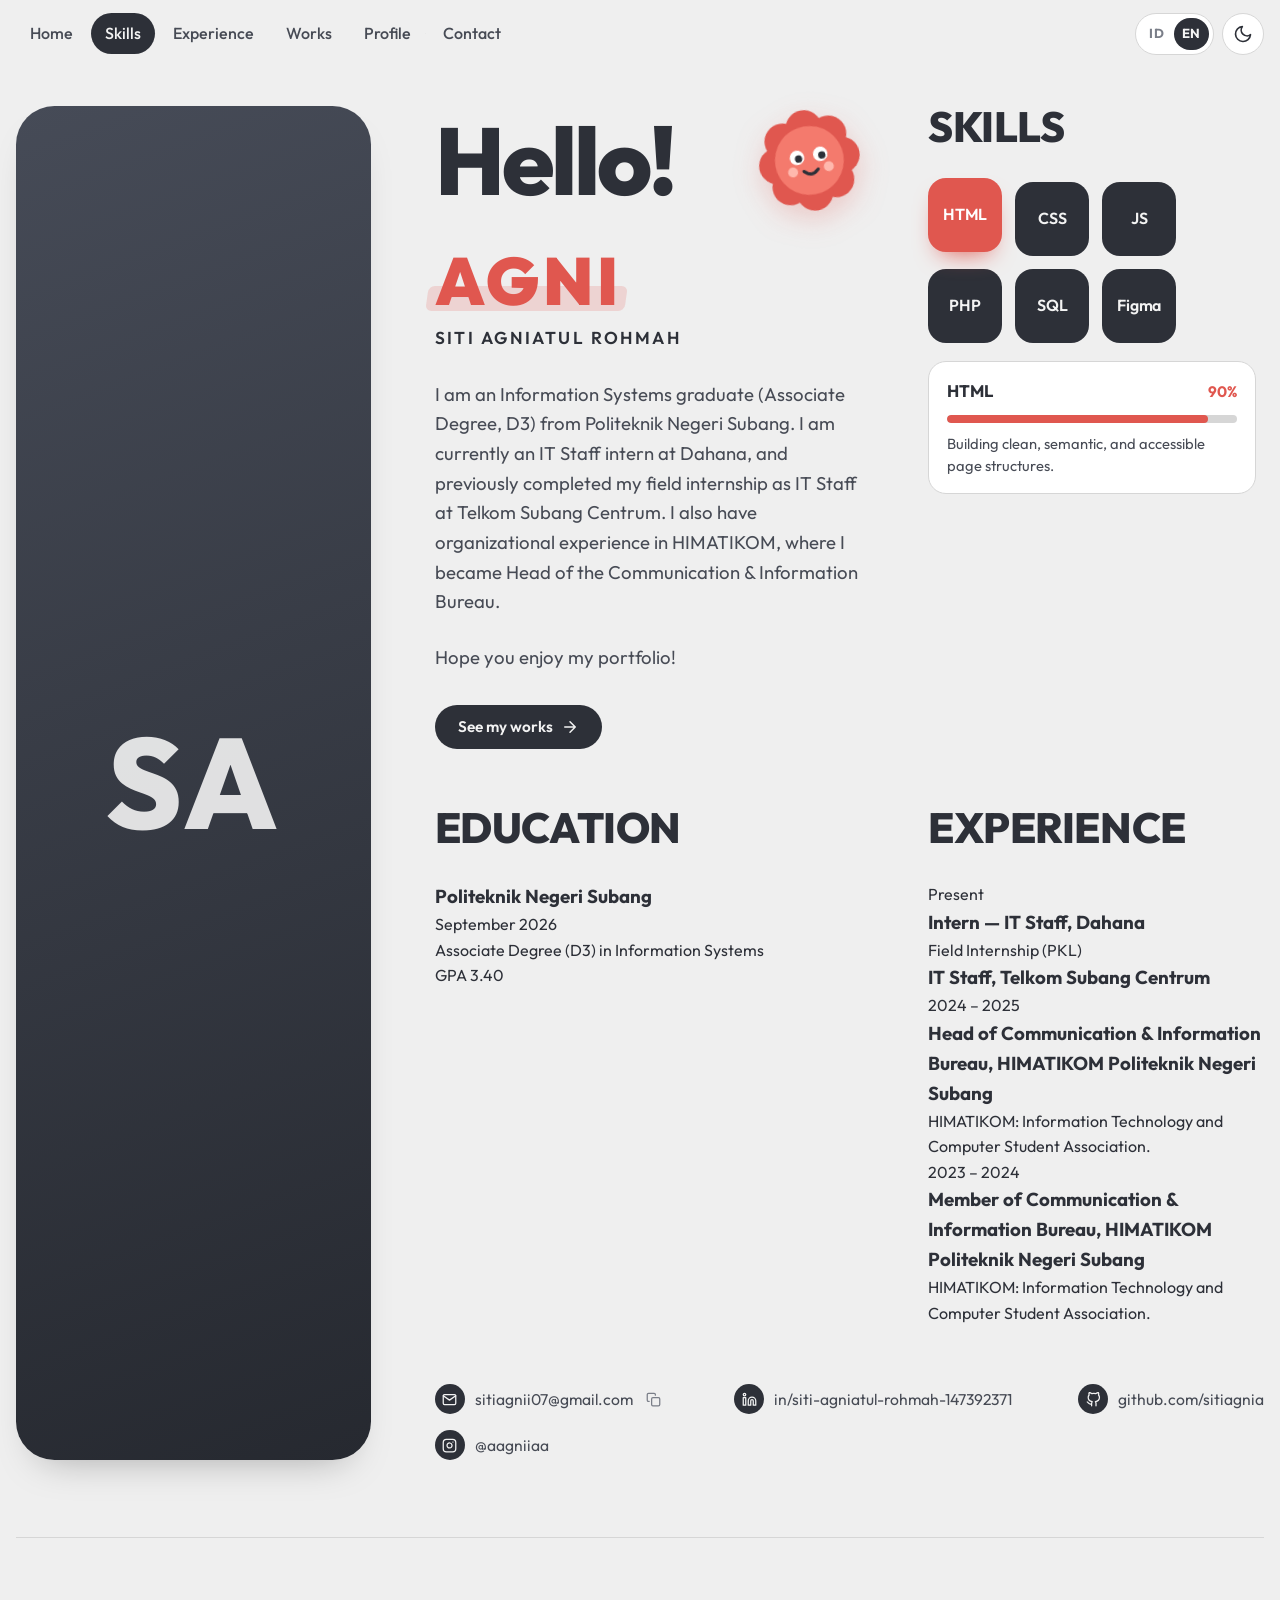
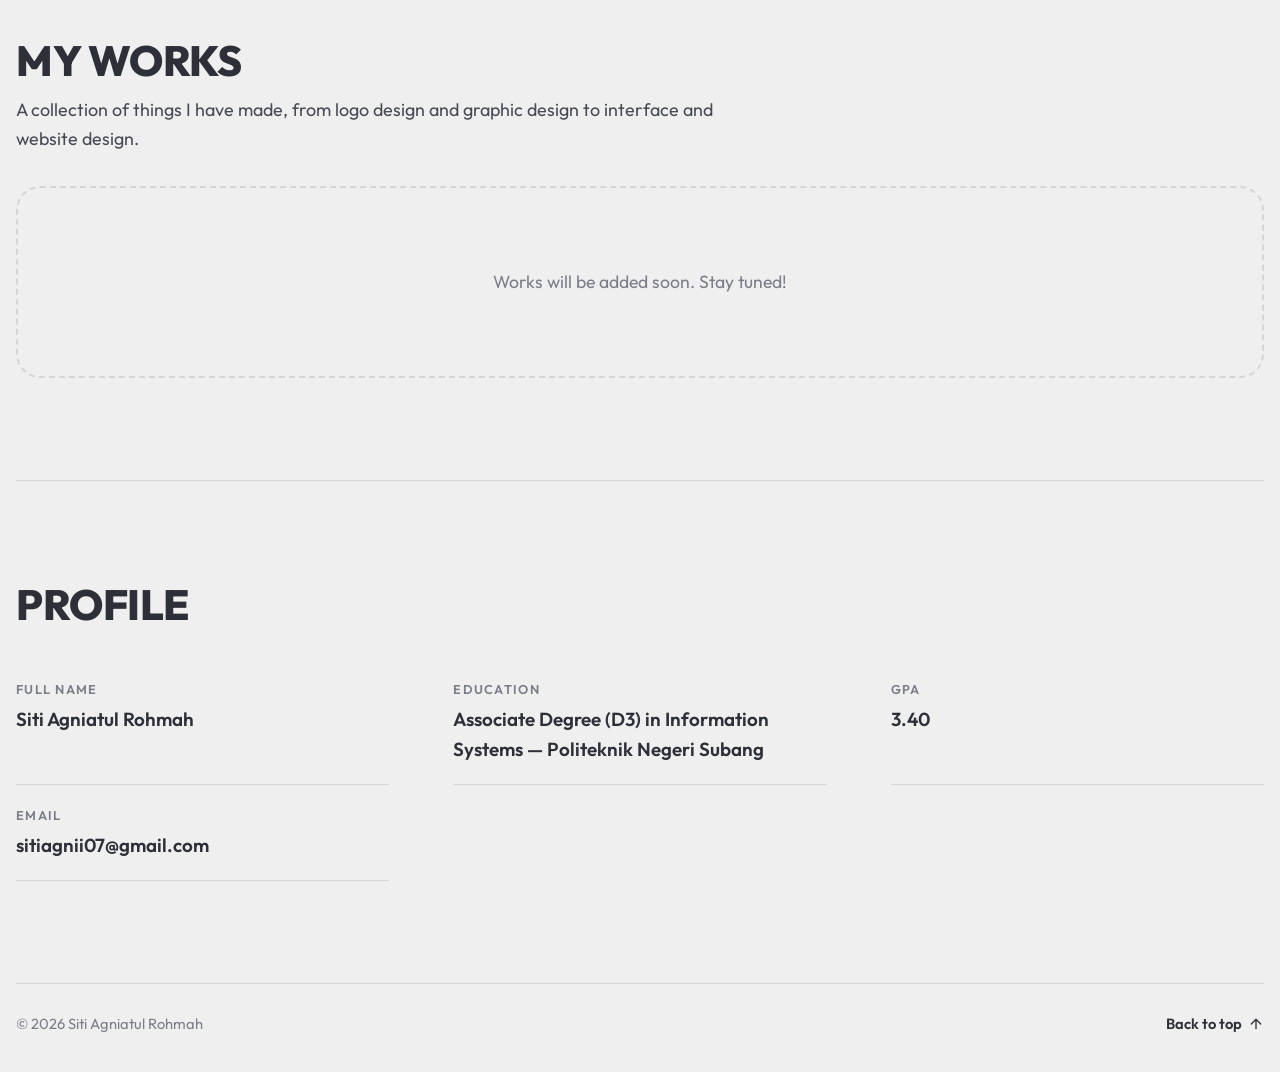
==== commit 1c63e94f: "Revert "Ganti warna utama menjadi #002967" This reverts commit 1ecfeb88879be164ad4e983c35c335fe803c8" ====
--- a/index.html
+++ b/index.html
@@ -5,14 +5,14 @@
   <meta name="viewport" content="width=device-width, initial-scale=1.0">
   <!-- GANTI: deskripsi & judul halaman -->
   <meta name="description" content="Portofolio pribadi Siti Agniatul Rohmah — profil, keahlian, pengalaman, dan kontak.">
-  <meta name="theme-color" content="#f6efd9">
+  <meta name="theme-color" content="#efefef">
   <title>Siti Agniatul Rohmah | Portofolio</title>
-  <link rel="icon" href="data:image/svg+xml,%3Csvg xmlns='http://www.w3.org/2000/svg' viewBox='0 0 64 64'%3E%3Crect width='64' height='64' rx='16' fill='%23002967'/%3E%3Ctext x='50%25' y='54%25' dominant-baseline='middle' text-anchor='middle' font-family='Arial' font-weight='700' font-size='26' fill='white'%3ES%3C/text%3E%3C/svg%3E">
+  <link rel="icon" href="data:image/svg+xml,%3Csvg xmlns='http://www.w3.org/2000/svg' viewBox='0 0 64 64'%3E%3Crect width='64' height='64' rx='16' fill='%232d3038'/%3E%3Ctext x='50%25' y='54%25' dominant-baseline='middle' text-anchor='middle' font-family='Arial' font-weight='700' font-size='26' fill='white'%3ES%3C/text%3E%3C/svg%3E">
 
   <!-- Font -->
   <link rel="preconnect" href="https://fonts.googleapis.com">
   <link rel="preconnect" href="https://fonts.gstatic.com" crossorigin>
-  <link href="https://fonts.googleapis.com/css2?family=Lilita+One&family=Outfit:wght@300;400;500;600;700;800;900&display=swap" rel="stylesheet">
+  <link href="https://fonts.googleapis.com/css2?family=Outfit:wght@300;400;500;600;700;800;900&display=swap" rel="stylesheet">
 
   <link rel="stylesheet" href="css/style.css">
 
@@ -53,10 +53,6 @@
     <symbol id="i-down" viewBox="0 0 24 24"><path d="M6 9l6 6 6-6"/></symbol>
     <symbol id="i-sun" viewBox="0 0 24 24"><circle cx="12" cy="12" r="5"/><path d="M12 1v2M12 21v2M4.22 4.22l1.42 1.42M18.36 18.36l1.42 1.42M1 12h2M21 12h2M4.22 19.78l1.42-1.42M18.36 5.64l1.42-1.42"/></symbol>
     <symbol id="i-moon" viewBox="0 0 24 24"><path d="M21 12.79A9 9 0 1 1 11.21 3 7 7 0 0 0 21 12.79z"/></symbol>
-    <!-- Hiasan (bintang, coretan, kilat) -->
-    <symbol id="d-burst" viewBox="0 0 100 100"><polygon points="100,50 78.98,57.76 93.3,75 71.21,71.21 75,93.3 57.76,78.98 50,100 42.24,78.98 25,93.3 28.79,71.21 6.7,75 21.02,57.76 0,50 21.02,42.24 6.7,25 28.79,28.79 25,6.7 42.24,21.02 50,0 57.76,21.02 75,6.7 71.21,28.79 93.3,25 78.98,42.24"/></symbol>
-    <symbol id="d-squiggle" viewBox="0 0 120 50"><path d="M6 38c10-26 22-30 26-14s-8 22-4 8 18-26 26-10-6 22-2 8 20-28 28-12-4 20 2 8 16-22 26-12" fill="none" stroke-width="6" stroke-linecap="round" stroke-linejoin="round"/></symbol>
-    <symbol id="d-bolt" viewBox="0 0 60 60"><path d="M10 34l10-6M18 16l6 10M36 8l-2 12" fill="none" stroke-width="7" stroke-linecap="round"/></symbol>
   </svg>
 
   <a href="#konten" class="skip-link" data-i18n="skip">Lewati ke konten utama</a>
@@ -67,13 +63,14 @@
   <!-- ===================== NAVBAR ===================== -->
   <header class="nav" id="nav">
     <div class="nav-inner">
+
       <nav class="nav-menu" id="navMenu" aria-label="Navigasi utama" data-i18n-aria-label="navUtama">
         <a href="#beranda" class="nav-link" data-i18n="navBeranda">Beranda</a>
-        <a href="#tentang" class="nav-link" data-i18n="navTentang">Tentang</a>
+        <a href="#skills" class="nav-link" data-i18n="navSkills">Keahlian</a>
         <a href="#pengalaman" class="nav-link" data-i18n="navPengalaman">Pengalaman</a>
-        <a href="#skills" class="nav-link" data-i18n="navSkills">Keahlian</a>
         <a href="#karya" class="nav-link" data-i18n="navKarya">Karya</a>
-        <a href="#hubungi" class="nav-link" data-i18n="navKontak">Kontak</a>
+        <a href="#identitas" class="nav-link" data-i18n="navDataDiri">Data Diri</a>
+        <a href="#kontak" class="nav-link" data-i18n="navKontak">Kontak</a>
       </nav>
 
       <div class="nav-actions">
@@ -91,116 +88,60 @@
     </div>
   </header>
 
-  <main id="konten">
-
-    <!-- ===================== 1. SAMPUL (krem) ===================== -->
-    <section class="band band-cream cover" id="beranda" aria-labelledby="judulSampul">
-      <svg class="deko deko-squiggle" style="--x: 2%; --y: 14%; --r: -10deg" aria-hidden="true"><use href="#d-squiggle"/></svg>
-      <svg class="deko deko-squiggle" style="--x: 46%; --y: 78%; --r: 30deg" aria-hidden="true"><use href="#d-squiggle"/></svg>
-
-      <div class="wrap cover-grid">
-        <div class="cover-text">
-          <!-- Label nama: diambil dari js/data.js -->
-          <p class="name-tag reveal"><span data-nama>Siti Agniatul Rohmah</span></p>
-          <h1 class="display cover-title reveal" id="judulSampul" style="--d: 1">
-            <span class="line" data-potong data-i18n="sampul1">PORTOFOLIO</span>
-            <span class="line" data-potong data-i18n="sampul2">KREATIF</span>
-          </h1>
-          <p class="cover-tagline reveal" id="isiTagline" style="--d: 2"></p>
-        </div>
-
-        <div class="cover-art reveal" style="--d: 2">
-          <svg class="deko-burst-besar" aria-hidden="true"><use href="#d-burst"/></svg>
-          <svg class="deko-bolt" aria-hidden="true"><use href="#d-bolt"/></svg>
-          <!-- Stiker: klik untuk mengganti sapaan "Hello!" -->
-          <button type="button" class="sticker-btn" id="sticker" aria-label="Ganti sapaan" title="Klik aku!" data-i18n-aria-label="sapaanLabel" data-i18n-title="sapaanTitle">
-            <svg class="sticker" viewBox="0 0 120 120" aria-hidden="true" focusable="false">
-              <g fill="#002967">
-                <circle cx="96" cy="60" r="20"/><circle cx="85.5" cy="85.5" r="20"/>
-                <circle cx="60" cy="96" r="20"/><circle cx="34.5" cy="85.5" r="20"/>
-                <circle cx="24" cy="60" r="20"/><circle cx="34.5" cy="34.5" r="20"/>
-                <circle cx="60" cy="24" r="20"/><circle cx="85.5" cy="34.5" r="20"/>
-              </g>
-              <circle cx="60" cy="60" r="38" fill="#3d6fd6"/>
-              <circle cx="47" cy="55" r="8" fill="#fff"/><circle cx="73" cy="55" r="8" fill="#fff"/>
-              <circle class="pupil" cx="48.5" cy="56.5" r="4" fill="#2d3038"/><circle class="pupil" cx="74.5" cy="56.5" r="4" fill="#2d3038"/>
-              <circle cx="40" cy="70" r="5.5" fill="#ffb8ad"/><circle cx="80" cy="70" r="5.5" fill="#ffb8ad"/>
-              <path d="M52 71q8 8 16 0" fill="none" stroke="#ffffff" stroke-width="3.5" stroke-linecap="round"/>
-            </svg>
-          </button>
-        </div>
-      </div>
-
-      <a href="#tentang" class="scroll-hint" aria-label="Gulir ke bawah" data-i18n-aria-label="gulir">
-        <svg class="ic" aria-hidden="true" focusable="false"><use href="#i-down"/></svg>
-      </a>
-    </section>
-
-    <!-- ===================== 2. HELLO, I'M AGNI (biru) ===================== -->
-    <section class="band band-primary hello-band" id="tentang" aria-labelledby="judulHelloBlok">
-      <svg class="deko deko-squiggle" style="--x: 40%; --y: 8%; --r: 4deg" aria-hidden="true"><use href="#d-squiggle"/></svg>
-
-      <div class="wrap hello-grid">
-        <div class="hello-text">
-          <h2 class="display hello-title" id="judulHelloBlok">
-            <span class="line" id="judulHello" data-potong>Hello!</span>
-            <span class="line"><span data-potong data-i18n="aku">AKU</span> <span id="namaPanggilan" data-potong>AGNI</span></span>
-          </h2>
-          <p class="fullname reveal" id="namaUtama">Siti Agniatul Rohmah</p>
-          <p class="hello-bio reveal" id="isiBio"></p>
-          <p class="hello-bio hello-penutup reveal" id="isiPenutup"></p>
-          <a href="#karya" class="btn btn-cream hello-cta reveal">
+  <main class="page" id="konten">
+
+    <!-- ===================== LEMBAR PROFIL (HELLO) ===================== -->
+    <section class="about" id="beranda" aria-labelledby="judulHello">
+      <div class="about-grid">
+
+        <!-- Foto: GANTI dengan menaruh file foto di asset/foto.jpg (jika belum ada, tampil inisial nama) -->
+        <figure class="photo reveal" id="photo">
+          <div class="photo-frame" data-avatar data-alt="Foto Siti Agniatul Rohmah" data-default="asset/foto.jpg">
+            <span class="avatar-initials" data-inisial>SA</span>
+          </div>
+        </figure>
+
+        <!-- Sapaan & perkenalan -->
+        <div class="hello reveal" style="--d: 1">
+          <div class="hello-head">
+            <h1 class="hello-title" id="judulHello">Hello!</h1>
+            <!-- Stiker: klik untuk mengganti sapaan -->
+            <button type="button" class="sticker-btn" id="sticker" aria-label="Ganti sapaan" title="Klik aku!" data-i18n-aria-label="sapaanLabel" data-i18n-title="sapaanTitle">
+              <svg class="sticker" viewBox="0 0 120 120" aria-hidden="true" focusable="false">
+                <g fill="#e0574f">
+                  <circle cx="96" cy="60" r="20"/><circle cx="85.5" cy="85.5" r="20"/>
+                  <circle cx="60" cy="96" r="20"/><circle cx="34.5" cy="85.5" r="20"/>
+                  <circle cx="24" cy="60" r="20"/><circle cx="34.5" cy="34.5" r="20"/>
+                  <circle cx="60" cy="24" r="20"/><circle cx="85.5" cy="34.5" r="20"/>
+                </g>
+                <circle cx="60" cy="60" r="38" fill="#f47a6d"/>
+                <circle cx="47" cy="55" r="8" fill="#fff"/><circle cx="73" cy="55" r="8" fill="#fff"/>
+                <circle class="pupil" cx="48.5" cy="56.5" r="4" fill="#2d3038"/><circle class="pupil" cx="74.5" cy="56.5" r="4" fill="#2d3038"/>
+                <circle cx="40" cy="70" r="5.5" fill="#ffb8ad"/><circle cx="80" cy="70" r="5.5" fill="#ffb8ad"/>
+                <path d="M52 71q8 8 16 0" fill="none" stroke="#2d3038" stroke-width="3.5" stroke-linecap="round"/>
+              </svg>
+            </button>
+          </div>
+
+          <!-- Nama panggilan (besar) + nama lengkap, lalu perkenalan. Isinya diambil dari js/data.js -->
+          <div class="name-block">
+            <p class="nickname" id="namaPanggilan">AGNI</p>
+            <p class="fullname" id="namaUtama">Siti Agniatul Rohmah</p>
+          </div>
+          <p class="hello-bio" id="isiBio"></p>
+          <p class="hello-bio" id="isiPenutup"></p>
+          <a href="#karya" class="btn btn-dark hello-cta">
             <span data-i18n="lihatKarya">Lihat karya saya</span>
             <svg class="ic" aria-hidden="true" focusable="false"><use href="#i-arrow"/></svg>
           </a>
         </div>
 
-        <!-- Foto: GANTI dengan menaruh file foto di asset/foto.jpg (jika belum ada, tampil inisial nama) -->
-        <figure class="photo reveal" id="photo" style="--d: 1">
-          <span class="photo-blob" aria-hidden="true"></span>
-          <div class="photo-frame" data-avatar data-alt="Foto Siti Agniatul Rohmah" data-default="asset/foto.jpg">
-            <span class="avatar-initials" data-inisial>SA</span>
-          </div>
-          <svg class="deko-burst-foto" aria-hidden="true"><use href="#d-burst"/></svg>
-        </figure>
-      </div>
-    </section>
-
-    <!-- ===================== 3. PENDIDIKAN (krem) ===================== -->
-    <section class="band band-cream" id="pendidikan" aria-labelledby="judulPendidikan">
-      <svg class="deko deko-burst-sudut" style="--x: -4%; --y: 6%" aria-hidden="true"><use href="#d-burst"/></svg>
-      <svg class="deko deko-squiggle" style="--x: 84%; --y: 4%; --r: -6deg" aria-hidden="true"><use href="#d-squiggle"/></svg>
-
-      <div class="wrap">
-        <h2 class="display band-title center" id="judulPendidikan"><span data-potong data-i18n="judulPendidikan">PENDIDIKAN</span></h2>
-        <!-- Dibuat dari js/data.js (bagian "pendidikan") -->
-        <div class="edu-grid reveal" id="isiPendidikan"></div>
-      </div>
-
-      <!-- Pita bergerak berisi daftar keahlian (dibuat dari bagian "skills") -->
-      <div class="marquee" aria-hidden="true">
-        <div class="marquee-track" id="marquee"></div>
-      </div>
-    </section>
-
-    <!-- ===================== 4. PENGALAMAN (biru) ===================== -->
-    <section class="band band-primary" id="pengalaman" aria-labelledby="judulPengalaman">
-      <svg class="deko deko-squiggle" style="--x: 78%; --y: 6%; --r: 12deg" aria-hidden="true"><use href="#d-squiggle"/></svg>
-      <div class="wrap">
-        <h2 class="display band-title" id="judulPengalaman"><span data-potong data-i18n="judulPengalaman">PENGALAMAN</span></h2>
-        <!-- Dibuat dari js/data.js (bagian "pengalaman") -->
-        <div class="exp-grid" id="isiPengalaman"></div>
-      </div>
-    </section>
-
-    <!-- ===================== 5. KEAHLIAN (krem) ===================== -->
-    <section class="band band-cream" id="skills" aria-labelledby="judulSkills">
-      <svg class="deko deko-burst-kecil" style="--x: 88%; --y: 10%" aria-hidden="true"><use href="#d-burst"/></svg>
-      <div class="wrap skills-grid">
-        <h2 class="display band-title" id="judulSkills"><span data-potong data-i18n="judulSkills">KEAHLIAN</span></h2>
-        <div class="skills-body reveal">
-          <!-- Ubin keahlian dibuat dari js/data.js (bagian "skills"); klik untuk detail -->
+        <!-- Keahlian: klik ubin untuk melihat detail -->
+        <div class="block skills reveal" id="skills" style="--d: 2">
+          <h2 class="block-title" data-i18n="judulSkills">Keahlian</h2>
+          <!-- Ubin keahlian dibuat dari js/data.js (bagian "skills") -->
           <div class="skill-grid" id="isiSkills" role="group" aria-label="Pilih keahlian untuk melihat detail" data-i18n-aria-label="pilihSkill"></div>
+
           <div class="skill-detail" id="skillDetail" aria-live="polite">
             <div class="skill-detail-head">
               <strong id="skillName"></strong>
@@ -210,52 +151,56 @@
             <p id="skillDesc"></p>
           </div>
         </div>
+
+        <!-- Pendidikan -->
+        <div class="block education reveal" id="pendidikan" style="--d: 3">
+          <h2 class="block-title" data-i18n="judulPendidikan">Pendidikan</h2>
+          <!-- Dibuat dari js/data.js (bagian "pendidikan") -->
+          <div id="isiPendidikan"></div>
+        </div>
+
+        <!-- Pengalaman -->
+        <div class="block experience reveal" id="pengalaman" style="--d: 4">
+          <h2 class="block-title" data-i18n="judulPengalaman">Pengalaman</h2>
+          <!-- Dibuat dari js/data.js (bagian "pengalaman") -->
+          <div id="isiPengalaman"></div>
+        </div>
+
+        <!-- Kontak cepat dibuat dari js/data.js (bagian "kontak"); ikon salin untuk menyalin teks -->
+        <ul class="contact reveal" id="kontak" aria-label="Kontak" data-i18n-aria-label="kontak" style="--d: 5"></ul>
+
       </div>
     </section>
 
-    <!-- ===================== 6. KARYA (biru) ===================== -->
+    <!-- ===================== KARYA ===================== -->
     <!-- Isi karya diambil dari js/data.js (bagian "karya") -->
-    <section class="band band-primary" id="karya" aria-labelledby="judulKarya">
-      <svg class="deko deko-squiggle" style="--x: 6%; --y: 5%; --r: -14deg" aria-hidden="true"><use href="#d-squiggle"/></svg>
-      <div class="wrap">
-        <div class="works-intro">
-          <h2 class="display band-title" id="judulKarya"><span data-potong data-i18n="karyaJudul">KARYA SAYA</span></h2>
-          <p class="works-sub reveal" data-i18n="karyaSub">Kumpulan hasil karya saya, mulai dari desain logo, desain grafis, hingga desain antarmuka dan website.</p>
-        </div>
-        <div class="filter-bar" id="filterKarya" role="group" aria-label="Saring berdasarkan kategori"></div>
-        <div class="works-grid" id="isiKarya"></div>
-        <p class="works-empty" id="karyaKosong" data-i18n="kosong" hidden>Karya akan segera ditambahkan. Nantikan, ya!</p>
-      </div>
+    <section class="works-section" id="karya" aria-labelledby="judulKarya">
+      <div class="works-intro reveal">
+        <h2 class="block-title" id="judulKarya" data-i18n="karyaJudul">Karya Saya</h2>
+        <p class="works-sub" data-i18n="karyaSub">Kumpulan hasil karya saya, mulai dari desain logo, desain grafis, hingga desain antarmuka dan website.</p>
+      </div>
+      <div class="filter-bar" id="filterKarya" role="group" aria-label="Saring berdasarkan kategori"></div>
+      <div class="works-grid" id="isiKarya"></div>
+      <p class="works-empty" id="karyaKosong" data-i18n="kosong" hidden>Karya akan segera ditambahkan. Nantikan, ya!</p>
     </section>
 
-    <!-- ===================== 7. DATA DIRI & KONTAK (krem) ===================== -->
-    <section class="band band-cream" id="hubungi" aria-labelledby="judulDataDiri">
-      <svg class="deko deko-squiggle" style="--x: 82%; --y: 8%; --r: 20deg" aria-hidden="true"><use href="#d-squiggle"/></svg>
-      <div class="wrap connect-grid">
-        <div id="identitas">
-          <h2 class="display band-title" id="judulDataDiri"><span data-potong data-i18n="judulDataDiri">DATA DIRI</span></h2>
-          <!-- Dibuat dari js/data.js (nama + bagian "dataDiri") -->
-          <dl class="profile-list reveal" id="isiDataDiri"></dl>
-        </div>
-        <div>
-          <h2 class="display band-title"><span data-potong data-i18n="kontak">KONTAK</span></h2>
-          <!-- Dibuat dari js/data.js (bagian "kontak"); ikon salin untuk menyalin teks -->
-          <ul class="contact reveal" id="kontak" aria-label="Kontak" data-i18n-aria-label="kontak"></ul>
-        </div>
-      </div>
+    <!-- ===================== DATA DIRI ===================== -->
+    <section class="profile" id="identitas" aria-labelledby="judulDataDiri">
+      <h2 class="block-title reveal" id="judulDataDiri" data-i18n="judulDataDiri">Data Diri</h2>
+      <!-- Dibuat dari js/data.js (nama + bagian "dataDiri") -->
+      <dl class="profile-list reveal" id="isiDataDiri"></dl>
     </section>
+
 
   </main>
 
   <!-- ===================== FOOTER ===================== -->
   <footer class="footer">
-    <div class="wrap footer-inner">
-      <p>&copy; <span id="tahun">2026</span> <span data-nama>Siti Agniatul Rohmah</span></p>
-      <a href="#beranda" class="to-top">
-        <span data-i18n="keAtas">Kembali ke atas</span>
-        <svg class="ic" aria-hidden="true" focusable="false"><use href="#i-up"/></svg>
-      </a>
-    </div>
+    <p>&copy; <span id="tahun">2026</span> <span data-nama>Siti Agniatul Rohmah</span></p>
+    <a href="#beranda" class="to-top">
+      <span data-i18n="keAtas">Kembali ke atas</span>
+      <svg class="ic" aria-hidden="true" focusable="false"><use href="#i-up"/></svg>
+    </a>
   </footer>
 
   <!-- Tombol melayang kembali ke atas -->
--- a/css/style.css
+++ b/css/style.css
@@ -1,69 +1,47 @@
 /* =========================================================
    PORTOFOLIO — style.css
-   Gaya "creative portfolio": pita-pita lebar bergantian
-   (krem & biru #002967), judul raksasa bergaya huruf potongan
-   kertas, hiasan bintang & coretan kuning.
+   Gaya "lembar profil": latar abu terang, judul tebal besar,
+   foto bersudut membulat, ubin keahlian gelap.
 
    Ukuran layar:
-   - Desktop : > 1100px
-   - Tablet  : 701–1100px
-   - Mobile  : ≤ 700px
+   - Desktop : > 1100px  (3 kolom)
+   - Tablet  : 701–1100px (2 kolom)
+   - Mobile  : ≤ 700px   (1 kolom)
    ========================================================= */
 
 /* ---------- 1. Variabel ---------- */
 :root {
-  --bg: #f6efd9;               /* krem */
-  --bg-nav: rgba(246, 239, 217, 0.9);
-  --surface: #fffaf0;
-  --ink: #16213a;              /* teks utama */
-  --ink-soft: #3e4660;
-  --muted: #7c7f8c;
-  --line: #e3d8b8;
-
-  /* Warna utama (primary) */
-  --primary: #002967;          /* tombol, ubin, menu aktif */
-  --on-primary: #ffffff;
-  --primary-text: #002967;     /* teks berwarna utama */
-  --band: #002967;             /* latar pita biru */
-  --accent: #2f62c4;           /* biru terang untuk hover & pilihan aktif */
-  --accent-soft: rgba(0, 41, 103, 0.14);
-
-  /* Warna di atas pita biru */
-  --cream: #f6efd9;
-  --cream-soft: rgba(246, 239, 217, 0.82);
-
-  /* Hiasan */
-  --mustard: #e6b931;
-  --sky: #5b8ae6;
+  --bg: #efefef;
+  --bg-nav: rgba(239, 239, 239, 0.85);
+  --surface: #ffffff;
+  --ink: #2d3038;          /* warna teks utama & ubin */
+  --ink-soft: #474b55;     /* teks paragraf */
+  --muted: #7a7e88;
+  --line: #d6d6d6;
+  --on-ink: #f3f3f3;
+  --accent: #e0574f;       /* merah stiker */
 
   --success: #2e7d32;
   --danger: #c0392b;
-  --shadow: 0 20px 40px -24px rgba(22, 33, 58, 0.35);
+  --shadow: 0 20px 40px -24px rgba(0, 0, 0, 0.35);
 
   --nav-h: 68px;
+  --radius-photo: clamp(28px, 3vw, 44px);
   --font: 'Outfit', system-ui, -apple-system, 'Segoe UI', Roboto, sans-serif;
-  --font-display: 'Lilita One', 'Outfit', system-ui, sans-serif;
 
   color-scheme: light;
 }
 
-/* Tema gelap */
+/* Tema gelap (dipilih lewat tombol bulan/matahari) */
 :root[data-theme="dark"] {
-  --bg: #0f1525;
-  --bg-nav: rgba(15, 21, 37, 0.9);
-  --surface: #182038;
-  --ink: #ecebe4;
-  --ink-soft: #b9bccb;
-  --muted: #8a8e9e;
-  --line: #2a3350;
-  --primary: #23488c;
-  --on-primary: #ffffff;
-  --primary-text: #9db8ff;
-  --band: #0a1c42;
-  --accent: #5b8ae6;
-  --accent-soft: rgba(157, 184, 255, 0.2);
-  --cream: #f1ead3;
-  --cream-soft: rgba(241, 234, 211, 0.8);
+  --bg: #16171b;
+  --bg-nav: rgba(22, 23, 27, 0.85);
+  --surface: #202127;
+  --ink: #ececee;
+  --ink-soft: #b9bcc5;
+  --muted: #8a8e98;
+  --line: #2f3139;
+  --on-ink: #16171b;
   --success: #66bb6a;
   --danger: #ef6f62;
   --shadow: 0 20px 40px -24px rgba(0, 0, 0, 0.8);
@@ -91,10 +69,11 @@
 a { color: inherit; text-decoration: none; }
 ul { list-style: none; }
 button { font: inherit; color: inherit; background: none; border: none; cursor: pointer; }
+input, textarea { font: inherit; color: inherit; }
 [hidden] { display: none !important; }
 
 :focus-visible { outline: 3px solid var(--accent); outline-offset: 3px; border-radius: 6px; }
-::selection { background: var(--primary); color: var(--on-primary); }
+::selection { background: var(--ink); color: var(--on-ink); }
 
 .visually-hidden {
   position: absolute !important;
@@ -112,8 +91,8 @@
   z-index: 200;
   padding: 10px 16px;
   border-radius: 10px;
-  background: var(--primary);
-  color: var(--on-primary);
+  background: var(--ink);
+  color: var(--on-ink);
   font-weight: 600;
   transform: translateY(-200%);
   transition: transform 0.2s ease;
@@ -130,20 +109,23 @@
   stroke-linejoin: round;
 }
 
-.wrap,
-.nav-inner { width: min(1240px, 100% - 32px); margin-inline: auto; }
-
+.page,
+.footer,
+.nav-inner { width: min(1320px, 100% - 32px); margin-inline: auto; }
+
+/* Jarak saat lompat ke bagian lewat menu (agar tidak tertutup navbar) */
 section[id],
-#identitas { scroll-margin-top: var(--nav-h); }
+.block[id],
+#kontak { scroll-margin-top: calc(var(--nav-h) + 16px); }
 
 /* ---------- 3. Navbar & progres ---------- */
 .progress {
   position: fixed;
   top: 0; left: 0;
   z-index: 60;
-  height: 4px;
+  height: 3px;
   width: 100%;
-  background: var(--mustard);
+  background: var(--accent);
   transform: scaleX(0);
   transform-origin: left;
 }
@@ -162,18 +144,25 @@
   backdrop-filter: saturate(150%) blur(12px);
   border-bottom-color: var(--line);
 }
-.nav-inner { height: 100%; display: flex; align-items: center; gap: 16px; }
+.nav-inner {
+  height: 100%;
+  display: flex;
+  align-items: center;
+  justify-content: space-between;
+  gap: 16px;
+}
 
 .nav-menu { display: flex; gap: 4px; }
 .nav-link {
+  position: relative;
   padding: 8px 14px;
   border-radius: 999px;
-  font-weight: 600;
+  font-weight: 500;
   color: var(--ink-soft);
   transition: color 0.2s ease, background-color 0.2s ease;
 }
 .nav-link:hover { color: var(--ink); }
-.nav-link.active { color: var(--on-primary); background: var(--primary); }
+.nav-link.active { color: var(--on-ink); background: var(--ink); }
 
 .nav-actions { display: flex; align-items: center; gap: 8px; margin-left: auto; }
 .icon-btn {
@@ -188,6 +177,8 @@
 .icon-btn:hover { border-color: var(--ink); }
 .icon-btn:active { transform: scale(0.94); }
 
+
+/* Tombol bahasa ID | EN */
 .lang-toggle {
   display: inline-flex;
   align-items: center;
@@ -212,8 +203,7 @@
   color: var(--muted);
   transition: background-color 0.25s ease, color 0.25s ease;
 }
-.lang-toggle span.on { background: var(--primary); color: var(--on-primary); }
-
+.lang-toggle span.on { background: var(--ink); color: var(--on-ink); }
 .theme-toggle .ic-sun { display: none; }
 :root[data-theme="dark"] .theme-toggle .ic-sun { display: block; }
 :root[data-theme="dark"] .theme-toggle .ic-moon { display: none; }
@@ -230,215 +220,43 @@
 .hamburger.active span:nth-child(2) { opacity: 0; }
 .hamburger.active span:nth-child(3) { transform: translateY(-6px) rotate(-45deg); }
 
-/* ---------- 4. Pita (band) & judul raksasa ---------- */
-.band {
-  position: relative;
-  overflow: clip;
-  padding: clamp(72px, 10vw, 130px) 0;
-}
-.band-cream { background: var(--bg); color: var(--ink); }
-.band-primary { background: var(--band); color: var(--cream); }
-
-/* Font judul raksasa */
-.display {
-  font-family: var(--font-display);
-  font-weight: 400;
-  text-transform: uppercase;
-  line-height: 0.92;
-  letter-spacing: 0.01em;
-}
-.display .line { display: block; white-space: nowrap; }
-
-/* Efek huruf potongan kertas: tiap huruf sedikit miring & naik-turun (diatur oleh JS) */
-.ch {
-  display: inline-block;
-  transform: translateY(var(--y, 0)) rotate(var(--r, 0deg));
-  transition: transform 0.3s ease;
-}
-.display:hover .ch { transform: translateY(calc(var(--y, 0) * -1)) rotate(calc(var(--r, 0deg) * -1)); }
-.spasi { display: inline-block; width: 0.28em; }
-
-.band-title {
-  font-size: clamp(3rem, 8vw, 7rem);
-  margin-bottom: clamp(28px, 4vw, 56px);
-}
-.band-cream .band-title { color: var(--primary-text); }
-.band-primary .band-title { color: var(--cream); }
-.band-title.center { text-align: center; }
-
-/* Hiasan */
-.deko {
-  position: absolute;
-  left: var(--x, 0);
-  top: var(--y, 0);
-  z-index: 0;
-  transform: rotate(var(--r, 0deg));
-  pointer-events: none;
-}
-.deko-squiggle {
-  width: clamp(70px, 9vw, 130px);
-  aspect-ratio: 120 / 50;
-  height: auto;
-  stroke: var(--mustard);
-  fill: none;
-}
-.deko-burst-sudut { width: clamp(110px, 15vw, 210px); aspect-ratio: 1; height: auto; fill: var(--mustard); }
-.deko-burst-kecil { width: clamp(60px, 7vw, 100px); aspect-ratio: 1; height: auto; fill: var(--mustard); }
-
-/* ---------- 5. Sampul ---------- */
-.cover {
+/* ---------- 4. Lembar profil ---------- */
+.about {
   min-height: 100vh;
   min-height: 100svh;
   display: flex;
   align-items: center;
-  padding-top: calc(var(--nav-h) + 24px);
-}
-.cover-grid {
-  position: relative;
-  z-index: 1;
-  display: grid;
-  grid-template-columns: 1.3fr 0.9fr;
-  align-items: center;
-  gap: clamp(24px, 4vw, 64px);
-}
-.name-tag {
-  display: inline-block;
-  padding: 8px 18px;
-  background: var(--primary);
-  color: var(--cream);
-  font-family: var(--font-display);
-  font-size: clamp(1rem, 1.6vw, 1.4rem);
-  letter-spacing: 0.06em;
-  text-transform: uppercase;
-  transform: rotate(-2deg);
-  box-shadow: 4px 4px 0 var(--mustard);
-}
-.cover-title {
-  margin-top: clamp(16px, 2vw, 24px);
-  font-size: clamp(2.8rem, 7.4vw, 7.4rem);
-  color: var(--ink);
-}
-.cover-tagline {
-  margin-top: clamp(18px, 2.4vw, 30px);
-  max-width: 480px;
-  font-size: clamp(1rem, 1.3vw, 1.15rem);
-  color: var(--ink-soft);
-}
-
-.cover-art {
-  position: relative;
-  width: min(100%, 500px);
-  aspect-ratio: 1;
-  justify-self: center;
-}
-.deko-burst-besar {
-  position: absolute;
-  inset: 0;
+  padding: calc(var(--nav-h) + clamp(16px, 3vw, 40px)) 0 clamp(40px, 6vw, 88px);
+}
+
+.about-grid {
   width: 100%;
-  height: 100%;
-  fill: var(--primary);
-  animation: putarPelan 40s linear infinite;
-}
-.deko-bolt {
-  position: absolute;
-  top: -2%;
-  left: -6%;
-  width: 22%;
-  aspect-ratio: 1;
-  height: auto;
-  stroke: var(--mustard);
-  fill: none;
-}
-
-.sticker-btn {
-  position: absolute;
-  top: 50%;
-  left: 50%;
-  width: 56%;
-  transform: translate(-50%, -50%);
-  border-radius: 50%;
-  -webkit-tap-highlight-color: transparent;
-}
-.sticker {
-  display: block;
-  width: 100%;
-  height: auto;
-  transform: rotate(-10deg);
-  animation: goyang 4s ease-in-out infinite;
-  filter: drop-shadow(0 16px 20px rgba(0, 0, 0, 0.25));
-  transition: transform 0.2s ease;
-}
-.sticker-btn:hover .sticker { animation-play-state: paused; transform: rotate(0) scale(1.06); }
-.sticker-btn.putar .sticker { animation: putar 0.6s ease; }
-.pupil { transition: transform 0.15s ease-out; }
-
-.scroll-hint {
-  position: absolute;
-  left: 50%;
-  bottom: clamp(16px, 3vw, 28px);
-  z-index: 2;
-  display: grid;
-  place-items: center;
-  width: 46px; height: 46px;
-  margin-left: -23px;
-  border-radius: 50%;
-  border: 2px solid var(--ink);
-  color: var(--ink);
-  animation: lompat 2s ease-in-out infinite;
-}
-
-/* ---------- 6. Hello, I'm AGNI ---------- */
-.hello-grid {
-  position: relative;
-  z-index: 1;
-  display: grid;
-  grid-template-columns: 1.25fr 0.9fr;
-  align-items: center;
-  gap: clamp(32px, 5vw, 80px);
-}
-.hello-title {
-  font-size: clamp(3.4rem, 9vw, 8.2rem);
-  color: var(--cream);
-}
-#judulHello.ganti { animation: gantiSapaan 0.45s ease; }
-#namaPanggilan { color: var(--mustard); }
-.fullname {
-  margin-top: clamp(14px, 2vw, 22px);
-  font-size: clamp(0.95rem, 1.3vw, 1.15rem);
-  font-weight: 700;
-  letter-spacing: 0.18em;
-  text-transform: uppercase;
-  color: var(--cream);
-}
-.hello-bio {
-  margin-top: 16px;
-  max-width: 560px;
-  font-size: clamp(1.02rem, 1.35vw, 1.2rem);
-  color: var(--cream-soft);
-}
-.hello-penutup { font-style: italic; }
-.hello-cta { margin-top: clamp(22px, 2.6vw, 32px); }
-.hello-cta .ic { transition: transform 0.2s ease; }
-.hello-cta:hover .ic { transform: translateX(4px); }
-
-/* Foto berbentuk blob */
-.photo { position: relative; width: min(100%, 440px); justify-self: center; perspective: 1000px; }
-.photo-blob {
-  position: absolute;
-  inset: -6% -8% -4% -6%;
-  background: var(--mustard);
-  border-radius: 62% 38% 46% 54% / 42% 56% 44% 58%;
-  animation: blob 12s ease-in-out infinite;
-}
+  display: grid;
+  grid-template-columns: minmax(280px, 0.95fr) 1.15fr 0.9fr;
+  grid-template-areas:
+    "photo hello   skills"
+    "photo edu     exp"
+    "photo contact contact";
+  column-gap: clamp(32px, 5vw, 84px);
+  row-gap: clamp(32px, 4.5vw, 64px);
+  align-items: start;
+}
+
+/* Foto */
+.photo { grid-area: photo; position: relative; align-self: stretch; perspective: 1000px; }
+
 .photo-frame {
   position: relative;
   display: grid;
   place-items: center;
-  aspect-ratio: 4 / 5;
   overflow: hidden;
-  border-radius: 58% 42% 38% 62% / 45% 55% 45% 55%;
-  background: linear-gradient(160deg, #1d4a9a, #002967 55%, #001638);
+  background: linear-gradient(160deg, #464b57, #262930);
   color: #f3f3f3;
+}
+.photo-frame {
+  height: 100%;
+  min-height: 540px;
+  border-radius: var(--radius-photo);
   box-shadow: var(--shadow);
   transition: transform 0.5s ease;
   will-change: transform;
@@ -453,143 +271,122 @@
   animation: munculFoto 0.45s ease;
 }
 .avatar-initials {
-  font-family: var(--font-display);
   font-size: clamp(5rem, 10vw, 8rem);
+  font-weight: 800;
+  letter-spacing: 0.02em;
   opacity: 0.9;
   user-select: none;
 }
-.deko-burst-foto {
+
+
+/* Hello */
+.hello { grid-area: hello; }
+.hello-head {
+  display: flex;
+  align-items: center;
+  justify-content: space-between;
+  gap: 16px;
+  margin-bottom: clamp(20px, 2.5vw, 36px);
+}
+.hello-title {
+  font-size: clamp(3.6rem, 7.4vw, 7rem);
+  font-weight: 800;
+  line-height: 0.95;
+  letter-spacing: -0.03em;
+}
+.hello-title.ganti { animation: gantiSapaan 0.45s ease; }
+
+/* Nama panggilan (menonjol) + nama lengkap */
+.name-block { margin-bottom: clamp(18px, 2.2vw, 30px); }
+.nickname {
+  display: inline-block;
+  position: relative;
+  font-size: clamp(2.6rem, 5.2vw, 4.4rem);
+  font-weight: 900;
+  line-height: 1;
+  letter-spacing: 0.06em;
+  color: var(--accent);
+  isolation: isolate;
+}
+/* Efek stabilo di belakang nama panggilan */
+.nickname::after {
+  content: '';
   position: absolute;
-  left: -14%;
-  bottom: -8%;
-  width: 42%;
-  aspect-ratio: 1;
+  left: -0.12em;
+  right: -0.06em;
+  bottom: 0.04em;
+  height: 0.38em;
+  z-index: -1;
+  border-radius: 6px;
+  background: rgba(224, 87, 79, 0.18);
+  transform: skewX(-8deg);
+}
+.fullname {
+  margin-top: 10px;
+  font-size: clamp(1rem, 1.35vw, 1.2rem);
+  font-weight: 600;
+  letter-spacing: 0.14em;
+  text-transform: uppercase;
+  color: var(--ink);
+}
+
+.sticker-btn {
+  flex-shrink: 0;
+  border-radius: 50%;
+  -webkit-tap-highlight-color: transparent;
+}
+.sticker {
+  display: block;
+  width: clamp(78px, 8.5vw, 124px);
   height: auto;
-  fill: var(--sky);
-  pointer-events: none;
-}
-
-/* ---------- 7. Pendidikan ---------- */
-.edu-grid {
-  display: flex;
-  flex-wrap: wrap;
-  justify-content: center;
-  gap: clamp(24px, 4vw, 56px);
-}
-.edu-card { flex: 0 1 340px; text-align: center; }
-.edu-card h3 {
-  font-family: var(--font-display);
-  font-weight: 400;
-  font-size: clamp(1.3rem, 2vw, 1.7rem);
-  line-height: 1.1;
+  transform: rotate(-10deg);
+  animation: goyang 4s ease-in-out infinite;
+  filter: drop-shadow(0 10px 14px rgba(224, 87, 79, 0.25));
+  transition: transform 0.2s ease;
+}
+.sticker-btn:hover .sticker { animation-play-state: paused; transform: rotate(0) scale(1.08); }
+.sticker-btn.putar .sticker { animation: putar 0.6s ease; }
+.pupil { transition: transform 0.15s ease-out; }
+
+.hello-bio {
+  font-size: clamp(1.05rem, 1.45vw, 1.32rem);
+  line-height: 1.6;
+  color: var(--ink-soft);
+}
+.hello-bio + .hello-bio { margin-top: 1.4em; }
+.hello-bio strong { font-weight: 600; color: var(--ink); }
+
+/* Judul blok (SKILLS, EXPERIENCE, EDUCATION, DATA DIRI) */
+.block-title {
+  font-size: clamp(2rem, 3.3vw, 2.9rem);
+  font-weight: 800;
+  line-height: 1;
+  letter-spacing: -0.01em;
   text-transform: uppercase;
-  color: var(--primary-text);
-}
-.edu-waktu {
-  display: inline-block;
-  margin-top: 10px;
-  padding: 3px 12px;
-  border-radius: 999px;
-  background: var(--mustard);
-  color: #1b1b1b;
-  font-size: 0.85rem;
-  font-weight: 700;
-}
-.edu-jurusan { margin-top: 10px; font-weight: 600; font-size: 1.08rem; }
-.edu-detail { margin-top: 6px; color: var(--ink-soft); }
-
-/* Pita bergerak */
-.marquee {
-  position: relative;
-  z-index: 1;
-  width: min(1240px, 100% - 32px);
-  margin: clamp(48px, 7vw, 90px) auto 0;
-  padding: clamp(18px, 2.4vw, 28px) 0;
-  overflow: hidden;
-  border-radius: 999px;
-  background: var(--primary);
-  transform: rotate(-1.5deg);
-}
-.marquee-track {
-  display: flex;
-  width: max-content;
-  gap: 28px;
-  animation: geser 28s linear infinite;
-}
-.marquee-item {
-  display: inline-flex;
-  align-items: center;
-  gap: 28px;
-  font-family: var(--font-display);
-  font-size: clamp(1.4rem, 2.6vw, 2.2rem);
-  text-transform: uppercase;
-  color: var(--cream);
-  white-space: nowrap;
-}
-.marquee-item svg { width: 26px; height: 26px; fill: var(--mustard); }
-.marquee:hover .marquee-track { animation-play-state: paused; }
-
-/* ---------- 8. Pengalaman ---------- */
-.exp-grid {
-  display: grid;
-  grid-template-columns: repeat(auto-fill, minmax(min(100%, 260px), 1fr));
-  gap: clamp(18px, 2.4vw, 28px);
-}
-.exp-card {
-  position: relative;
-  padding: clamp(22px, 2.6vw, 30px);
-  border-radius: 26px;
-  background: var(--cream);
-  color: #16213a;
-  box-shadow: 6px 6px 0 var(--mustard);
-  transform: rotate(var(--r, 0deg));
-  transition: transform 0.25s ease;
-}
-.exp-card:nth-child(odd) { --r: -1deg; }
-.exp-card:nth-child(even) { --r: 1.2deg; }
-.exp-card:hover { transform: rotate(0deg) translateY(-6px); }
-.exp-waktu {
-  display: inline-block;
-  padding: 4px 14px;
-  border-radius: 999px;
-  background: #002967;
-  color: #f6efd9;
-  font-size: 0.85rem;
-  font-weight: 700;
-}
-.exp-peran {
-  margin-top: 14px;
-  font-size: clamp(1.1rem, 1.5vw, 1.3rem);
-  font-weight: 700;
-  line-height: 1.3;
-}
-.exp-detail { margin-top: 10px; padding-left: 18px; list-style: disc; color: #3e4660; }
-.exp-detail li + li { margin-top: 4px; }
-
-/* ---------- 9. Keahlian ---------- */
-.skills-grid { position: relative; z-index: 1; }
-.skills-body {
-  display: flex;
-  flex-wrap: wrap;
-  align-items: flex-start;
-  gap: clamp(20px, 3vw, 40px);
-}
+  margin-bottom: clamp(22px, 2.6vw, 38px);
+}
+
+.skills { grid-area: skills; }
+.education { grid-area: edu; }
+.experience { grid-area: exp; }
+
+/* Ubin keahlian */
 .skill-grid {
   display: grid;
-  grid-template-columns: repeat(3, clamp(78px, 8vw, 104px));
-  gap: clamp(10px, 1.2vw, 16px);
+  grid-template-columns: repeat(3, clamp(66px, 5.8vw, 82px));
+  gap: clamp(10px, 1vw, 16px);
 }
 .skill {
   display: grid;
   place-items: center;
   aspect-ratio: 1;
-  border-radius: 22px;
-  background: var(--primary);
-  color: var(--on-primary);
-  font-family: var(--font-display);
-  font-size: clamp(1rem, 1.5vw, 1.35rem);
-  letter-spacing: 0.02em;
-  box-shadow: 4px 4px 0 var(--mustard);
+  border-radius: 18px;
+  border: 2px solid transparent;
+  background: var(--ink);
+  color: var(--on-ink);
+  font-size: clamp(0.95rem, 1.25vw, 1.2rem);
+  font-weight: 600;
+  letter-spacing: -0.01em;
   transition: transform 0.25s ease, background-color 0.25s ease, box-shadow 0.25s ease;
   -webkit-tap-highlight-color: transparent;
 }
@@ -597,24 +394,24 @@
 .skill.active {
   background: var(--accent);
   color: #fff;
-  box-shadow: 6px 6px 0 var(--mustard);
-  transform: translateY(-4px) rotate(2deg);
+  box-shadow: 0 12px 24px -12px var(--accent);
+  transform: translateY(-4px);
 }
 
 .skill-detail {
-  flex: 1 1 300px;
-  max-width: 460px;
-  padding: 22px 24px;
-  border-radius: 24px;
+  margin-top: 18px;
+  max-width: calc(3 * clamp(66px, 5.8vw, 82px) + 2 * clamp(10px, 1vw, 16px) + 80px);
+  padding: 16px 18px;
+  border-radius: 18px;
   background: var(--surface);
-  border: 2px solid var(--primary-text);
+  border: 1px solid var(--line);
 }
 .skill-detail-head { display: flex; justify-content: space-between; align-items: baseline; gap: 12px; }
-.skill-detail-head strong { font-size: 1.25rem; font-weight: 700; }
-.skill-detail-head span { font-family: var(--font-display); font-size: 1.5rem; color: var(--primary-text); }
+.skill-detail-head strong { font-size: 1.05rem; font-weight: 700; }
+.skill-detail-head span { font-size: 0.95rem; font-weight: 700; color: var(--accent); }
 .skill-bar {
-  height: 10px;
-  margin: 12px 0;
+  height: 8px;
+  margin: 10px 0 10px;
   border-radius: 999px;
   background: var(--line);
   overflow: hidden;
@@ -627,262 +424,146 @@
   background: var(--accent);
   transition: width 0.6s cubic-bezier(0.2, 0.8, 0.2, 1);
 }
-.skill-detail p { color: var(--ink-soft); }
-
-/* ---------- 10. Karya ---------- */
-.works-intro { max-width: 760px; margin-bottom: clamp(22px, 3vw, 32px); }
-.works-intro .band-title { margin-bottom: 16px; }
-.works-sub { font-size: clamp(1.02rem, 1.35vw, 1.2rem); color: var(--cream-soft); }
-
-.filter-bar { display: flex; flex-wrap: wrap; gap: 8px; margin-bottom: clamp(22px, 3vw, 36px); }
-.chip-filter {
+.skill-detail p { font-size: 0.92rem; line-height: 1.5; color: var(--ink-soft); }
+
+/* Entri pendidikan / pengalaman (bisa dibuka-tutup) */
+.entry + .entry { margin-top: clamp(18px, 2.4vw, 30px); }
+.entry summary {
+  display: flex;
+  align-items: flex-start;
+  justify-content: space-between;
+  gap: 12px;
+  list-style: none;
+  cursor: pointer;
+  border-radius: 12px;
+  -webkit-tap-highlight-color: transparent;
+}
+.entry summary::-webkit-details-marker { display: none; }
+.entry summary > span { display: block; }
+.entry-year {
+  display: block;
+  font-size: clamp(1.1rem, 1.4vw, 1.3rem);
+  font-weight: 800;
+  line-height: 1.35;
+}
+.entry-text {
+  display: block;
+  margin-top: 8px;
+  font-size: clamp(1.05rem, 1.4vw, 1.3rem);
+  color: var(--ink-soft);
+}
+.entry-chev {
+  margin-top: 4px;
+  width: 30px; height: 30px;
+  padding: 6px;
+  border-radius: 50%;
+  border: 1px solid var(--line);
+  transition: transform 0.3s ease, background-color 0.2s ease, color 0.2s ease;
+}
+.entry summary:hover .entry-chev { background: var(--ink); color: var(--on-ink); border-color: var(--ink); }
+.entry[open] .entry-chev { transform: rotate(180deg); }
+.entry.tanpa-detail summary { cursor: default; }
+.entry.tanpa-detail .entry-chev { display: none; }
+.entry-detail {
+  margin-top: 12px;
+  padding-left: 16px;
+  border-left: 3px solid var(--accent);
+  color: var(--ink-soft);
+  animation: bukaDetail 0.35s ease;
+}
+.entry-detail li + li { margin-top: 6px; }
+
+/* Kontak cepat */
+.contact {
+  grid-area: contact;
+  align-self: end;
+  display: flex;
+  flex-wrap: wrap;
+  justify-content: space-between;
+  gap: 16px 28px;
+}
+.contact li { display: flex; align-items: center; gap: 6px; min-width: 0; }
+.contact a {
   display: inline-flex;
   align-items: center;
-  gap: 8px;
-  padding: 9px 16px;
-  border-radius: 999px;
-  border: 1.5px solid rgba(246, 239, 217, 0.35);
-  background: transparent;
-  font-size: 0.95rem;
-  font-weight: 600;
-  color: var(--cream);
-  transition: background-color 0.2s ease, color 0.2s ease, border-color 0.2s ease;
-}
-.chip-filter:hover { border-color: var(--cream); }
-.chip-filter[aria-pressed="true"] { background: var(--cream); border-color: var(--cream); color: #002967; }
-.chip-jumlah {
-  min-width: 22px;
-  padding: 1px 7px;
-  border-radius: 999px;
-  background: rgba(246, 239, 217, 0.2);
-  font-size: 0.75rem;
-  text-align: center;
-}
-.chip-filter[aria-pressed="true"] .chip-jumlah { background: var(--mustard); color: #1b1b1b; }
-
-.works-grid {
-  display: grid;
-  grid-template-columns: repeat(auto-fill, minmax(min(100%, 280px), 1fr));
-  gap: clamp(16px, 2vw, 24px);
-}
-.karya-card {
-  position: relative;
-  display: flex;
-  flex-direction: column;
-  text-align: left;
-  border-radius: 24px;
-  overflow: hidden;
-  background: var(--cream);
-  color: #16213a;
-  box-shadow: 6px 6px 0 var(--mustard);
-  animation: munculKartu 0.5s ease both;
-  animation-delay: calc(var(--d, 0) * 60ms);
-  transition: transform 0.25s ease;
-}
-.karya-card:hover { transform: translateY(-6px) rotate(-1deg); }
-.karya-card:hover .karya-media img,
-.karya-card:hover .karya-sampul-ikon { transform: scale(1.06); }
-
-.karya-media,
-.detail-media-isi { position: relative; overflow: hidden; display: grid; place-items: center; }
-.karya-media { aspect-ratio: 4 / 3; }
-.karya-media img,
-.detail-media-isi img {
-  position: absolute;
-  inset: 0;
-  width: 100%;
-  height: 100%;
-  object-fit: cover;
-  transition: transform 0.5s ease;
-}
-.detail-media-isi img { object-fit: contain; background: var(--bg); }
-
-.karya-sampul { position: absolute; inset: 0; display: grid; place-items: center; }
-.karya-sampul-ikon {
-  width: 30%;
-  height: auto;
-  aspect-ratio: 1;
-  max-width: 96px;
-  color: rgba(255, 255, 255, 0.92);
-  stroke-width: 1.5;
-  transition: transform 0.5s ease;
-}
-.warna-logo    { background: linear-gradient(135deg, #002967, #2f62c4); }
-.warna-grafis  { background: linear-gradient(135deg, #6c5ce7, #a29bfe); }
-.warna-uiux    { background: linear-gradient(135deg, #0f9d8f, #56cfb2); }
-.warna-web     { background: linear-gradient(135deg, #2d3038, #5b6070); }
-.warna-video   { background: linear-gradient(135deg, #d6336c, #f783ac); }
-.warna-lainnya { background: linear-gradient(135deg, #e9a23b, #f7d774); }
-
-.karya-info { display: flex; flex-direction: column; gap: 4px; padding: 16px 18px 20px; }
-.karya-meta { font-size: 0.82rem; font-weight: 600; letter-spacing: 0.04em; color: #6b6f7c; }
-.karya-judul { font-size: 1.15rem; font-weight: 700; line-height: 1.3; }
-
-.badge-contoh {
-  position: absolute;
-  top: 12px;
-  left: 12px;
-  z-index: 2;
-  padding: 4px 10px;
-  border-radius: 999px;
-  background: rgba(0, 0, 0, 0.55);
-  color: #fff;
-  font-size: 0.72rem;
-  font-weight: 700;
-  letter-spacing: 0.08em;
-  text-transform: uppercase;
-}
-
-.works-empty {
-  padding: clamp(40px, 8vw, 80px) 20px;
-  border: 2px dashed rgba(246, 239, 217, 0.4);
-  border-radius: 24px;
-  text-align: center;
-  font-size: 1.1rem;
-  color: var(--cream-soft);
-}
-
-/* Pop-up detail karya */
-.work-dialog {
-  width: min(1040px, 100% - 32px);
-  max-height: calc(100% - 32px);
-  margin: auto;
-  padding: 0;
-  border: none;
-  border-radius: 28px;
-  overflow: visible;
-  background: var(--surface);
-  color: var(--ink);
-  box-shadow: 0 40px 80px -30px rgba(0, 0, 0, 0.5);
-}
-.work-dialog[open] { animation: munculDialog 0.3s ease; }
-.work-dialog::backdrop {
-  background: rgba(0, 20, 50, 0.7);
-  -webkit-backdrop-filter: blur(4px);
-  backdrop-filter: blur(4px);
-}
-.work-dialog-body {
-  display: grid;
-  grid-template-columns: 1.3fr 1fr;
-  max-height: calc(100vh - 32px);
-  max-height: calc(100dvh - 32px);
-  border-radius: inherit;
-  overflow: auto;
-}
-.detail-media { min-height: 320px; }
-.detail-media-isi { width: 100%; height: 100%; min-height: 320px; }
-.detail-info {
-  display: flex;
-  flex-direction: column;
-  align-items: flex-start;
-  gap: 14px;
-  padding: clamp(24px, 4vw, 44px);
-}
-.detail-meta { font-size: 0.85rem; font-weight: 700; letter-spacing: 0.08em; text-transform: uppercase; color: var(--primary-text); }
-.detail-judul { font-family: var(--font-display); font-weight: 400; font-size: clamp(1.8rem, 3.2vw, 2.6rem); line-height: 1.05; text-transform: uppercase; }
-.detail-deskripsi { color: var(--ink-soft); font-size: 1.05rem; white-space: pre-line; }
-.detail-alat { display: flex; flex-wrap: wrap; align-items: center; gap: 6px; }
-.detail-label { font-weight: 600; margin-right: 4px; }
-.chip-alat { padding: 4px 12px; border-radius: 999px; background: var(--bg); border: 1px solid var(--line); font-size: 0.88rem; }
-.detail-info .btn { margin-top: 6px; }
-
-.dialog-btn {
-  position: absolute;
-  z-index: 3;
+  gap: 10px;
+  min-width: 0;
+  font-size: 0.98rem;
+  color: var(--ink-soft);
+  transition: color 0.2s ease;
+  overflow-wrap: anywhere;
+}
+.contact a:hover { color: var(--accent); }
+.contact-ic {
   display: grid;
   place-items: center;
-  width: 44px; height: 44px;
+  flex-shrink: 0;
+  width: 30px; height: 30px;
   border-radius: 50%;
-  background: var(--surface);
-  border: 1px solid var(--line);
-  box-shadow: var(--shadow);
-  transition: background-color 0.2s ease, color 0.2s ease;
-}
-.dialog-btn:hover { background: var(--primary); color: var(--on-primary); }
-.dialog-close { top: 14px; right: 14px; }
-.dialog-prev { top: 50%; left: -22px; transform: translateY(-50%); }
-.dialog-next { top: 50%; right: -22px; transform: translateY(-50%); }
-
-/* ---------- 11. Data diri & kontak ---------- */
-.connect-grid {
-  position: relative;
-  z-index: 1;
-  display: grid;
-  grid-template-columns: 1fr 1fr;
-  gap: clamp(32px, 6vw, 96px);
-}
-.connect-grid .band-title { font-size: clamp(2.6rem, 6vw, 5rem); }
-
+  background: var(--ink);
+  color: var(--on-ink);
+  transition: background-color 0.2s ease, transform 0.2s ease;
+}
+.contact a:hover .contact-ic { background: var(--accent); color: #fff; transform: rotate(-10deg); }
+.contact-ic .ic { width: 15px; height: 15px; }
+
+.copy-btn {
+  display: grid;
+  place-items: center;
+  flex-shrink: 0;
+  width: 30px; height: 30px;
+  border-radius: 8px;
+  color: var(--muted);
+  transition: color 0.2s ease, background-color 0.2s ease;
+}
+.copy-btn:hover { color: var(--ink); background: var(--line); }
+.copy-btn .ic { width: 15px; height: 15px; }
+.copy-btn.copied { color: var(--success); }
+
+/* ---------- 5. Data diri ---------- */
+.profile {
+  padding: clamp(56px, 8vw, 110px) 0;
+  border-top: 1px solid var(--line);
+}
+.profile-list {
+  display: grid;
+  grid-template-columns: repeat(3, minmax(0, 1fr));
+  column-gap: clamp(32px, 5vw, 84px);
+}
 .profile-list > div {
-  padding: 16px 0;
-  border-bottom: 2px dashed var(--line);
+  padding: 20px 0;
+  border-bottom: 1px solid var(--line);
   transition: padding-left 0.25s ease;
 }
 .profile-list > div:hover { padding-left: 8px; }
 .profile-list dt {
   font-size: 0.8rem;
-  font-weight: 700;
-  letter-spacing: 0.12em;
+  font-weight: 600;
+  letter-spacing: 0.1em;
   text-transform: uppercase;
   color: var(--muted);
 }
-.profile-list dd { margin-top: 2px; font-size: 1.15rem; font-weight: 600; overflow-wrap: anywhere; }
-
-.contact { display: grid; gap: 12px; }
-.contact li { display: flex; align-items: center; gap: 6px; min-width: 0; }
-.contact a {
-  flex: 1;
-  display: flex;
-  align-items: center;
-  gap: 14px;
-  min-width: 0;
-  padding: 12px 16px;
-  border-radius: 18px;
-  background: var(--surface);
-  border: 2px solid transparent;
+.profile-list dd {
+  margin-top: 4px;
+  font-size: 1.18rem;
   font-weight: 600;
   overflow-wrap: anywhere;
-  transition: border-color 0.2s ease, transform 0.2s ease;
-}
-.contact a:hover { border-color: var(--primary-text); transform: translateX(6px); }
-.contact-ic {
-  display: grid;
-  place-items: center;
-  flex-shrink: 0;
-  width: 40px; height: 40px;
-  border-radius: 50%;
-  background: var(--primary);
-  color: var(--on-primary);
-  transition: background-color 0.2s ease, transform 0.2s ease;
-}
-.contact a:hover .contact-ic { background: var(--accent); transform: rotate(-10deg); }
-.contact-ic .ic { width: 18px; height: 18px; }
-
-.copy-btn {
-  display: grid;
-  place-items: center;
-  flex-shrink: 0;
-  width: 40px; height: 40px;
-  border-radius: 12px;
-  color: var(--muted);
-  transition: color 0.2s ease, background-color 0.2s ease;
-}
-.copy-btn:hover { color: var(--ink); background: var(--line); }
-.copy-btn .ic { width: 16px; height: 16px; }
-.copy-btn.copied { color: var(--success); }
-
-/* ---------- 12. Footer & tombol ke atas ---------- */
-.footer { background: var(--band); color: var(--cream-soft); font-size: 0.92rem; }
-.footer-inner {
+}
+
+/* ---------- 7. Footer & tombol ke atas ---------- */
+.footer {
   display: flex;
   flex-wrap: wrap;
   align-items: center;
   justify-content: space-between;
   gap: 12px;
-  padding: 26px 0 32px;
-}
-.to-top { display: inline-flex; align-items: center; gap: 6px; font-weight: 600; color: var(--cream); }
-.to-top:hover { color: var(--mustard); }
+  padding: 28px 0 36px;
+  border-top: 1px solid var(--line);
+  font-size: 0.92rem;
+  color: var(--muted);
+}
+.to-top { display: inline-flex; align-items: center; gap: 6px; font-weight: 600; color: var(--ink); }
+.to-top:hover { color: var(--accent); }
 .to-top .ic { width: 16px; height: 16px; }
 
 .float-top {
@@ -894,43 +575,41 @@
   place-items: center;
   width: 50px; height: 50px;
   border-radius: 50%;
-  background: var(--mustard);
-  color: #1b1b1b;
+  background: var(--ink);
+  color: var(--on-ink);
   box-shadow: var(--shadow);
   opacity: 0;
   visibility: hidden;
   transform: translateY(16px);
-  transition: opacity 0.3s ease, transform 0.3s ease, visibility 0.3s;
+  transition: opacity 0.3s ease, transform 0.3s ease, visibility 0.3s, background-color 0.2s ease;
 }
 .float-top.show { opacity: 1; visibility: visible; transform: none; }
-.float-top:hover { transform: translateY(-3px); }
-
-/* ---------- 13. Tombol ---------- */
+.float-top:hover { background: var(--accent); color: #fff; }
+
+/* ---------- 8. Tombol ---------- */
 .btn {
   display: inline-flex;
   align-items: center;
   justify-content: center;
   gap: 8px;
-  padding: 13px 24px;
+  padding: 12px 22px;
   border-radius: 999px;
-  border: 2px solid transparent;
-  font-size: 0.98rem;
-  font-weight: 700;
+  border: 1.5px solid transparent;
+  font-size: 0.96rem;
+  font-weight: 600;
   line-height: 1.2;
   white-space: nowrap;
-  transition: transform 0.2s ease, background-color 0.2s ease, border-color 0.2s ease, color 0.2s ease;
+  transition: transform 0.2s ease, background-color 0.2s ease, border-color 0.2s ease, color 0.2s ease, opacity 0.2s ease;
 }
 .btn .ic { width: 18px; height: 18px; }
-.btn:active { transform: scale(0.97); }
-.btn-dark { background: var(--primary); color: var(--on-primary); }
-.btn-dark:hover { background: var(--accent); }
-.btn-cream { background: var(--cream); color: #002967; box-shadow: 4px 4px 0 var(--mustard); }
-.btn-cream:hover { background: var(--mustard); color: #1b1b1b; }
-.btn-light { background: var(--surface); border-color: var(--line); color: var(--ink); }
+.btn:active:not(:disabled) { transform: scale(0.97); }
+.btn-dark { background: var(--ink); color: var(--on-ink); }
+.btn-dark:hover:not(:disabled) { background: var(--accent); color: #fff; }
+.btn-light { background: var(--surface); border-color: var(--line); }
 .btn-light:hover { border-color: var(--ink); }
 .btn:disabled { opacity: 0.4; cursor: not-allowed; }
 
-/* ---------- 14. Toast ---------- */
+/* ---------- 10. Toast ---------- */
 .toast {
   position: fixed;
   left: 50%;
@@ -939,8 +618,8 @@
   max-width: calc(100% - 32px);
   padding: 12px 22px;
   border-radius: 999px;
-  background: var(--primary);
-  color: var(--on-primary);
+  background: var(--ink);
+  color: var(--on-ink);
   font-size: 0.92rem;
   font-weight: 500;
   text-align: center;
@@ -953,7 +632,7 @@
 .toast.show { opacity: 1; transform: translate(-50%, 0); }
 .toast.toast-error { background: var(--danger); color: #fff; }
 
-/* ---------- 15. Animasi ---------- */
+/* ---------- 11. Animasi ---------- */
 .js .reveal {
   opacity: 0;
   transform: translateY(22px);
@@ -964,46 +643,41 @@
 
 @keyframes goyang {
   0%, 100% { transform: rotate(-10deg); }
-  50%      { transform: rotate(6deg) translateY(-6px); }
+  50%      { transform: rotate(6deg) translateY(-4px); }
 }
 @keyframes putar {
   from { transform: rotate(-10deg) scale(1); }
   50%  { transform: rotate(180deg) scale(1.15); }
   to   { transform: rotate(350deg) scale(1); }
 }
-@keyframes putarPelan { to { transform: rotate(360deg); } }
 @keyframes gantiSapaan {
   from { opacity: 0; transform: translateY(12px); }
   to   { opacity: 1; transform: none; }
 }
+@keyframes bukaDetail {
+  from { opacity: 0; transform: translateY(-6px); }
+  to   { opacity: 1; transform: none; }
+}
 @keyframes munculFoto {
   from { opacity: 0; transform: scale(1.05); }
   to   { opacity: 1; transform: none; }
 }
-@keyframes munculKartu {
-  from { opacity: 0; transform: translateY(16px); }
-  to   { opacity: 1; }
-}
-@keyframes munculDialog {
-  from { opacity: 0; transform: translateY(16px) scale(0.98); }
-  to   { opacity: 1; transform: none; }
-}
-@keyframes geser { to { transform: translateX(-50%); } }
-@keyframes lompat {
-  0%, 100% { transform: translateY(0); }
-  50%      { transform: translateY(8px); }
-}
-@keyframes blob {
-  0%, 100% { border-radius: 62% 38% 46% 54% / 42% 56% 44% 58%; }
-  50%      { border-radius: 44% 56% 60% 40% / 56% 42% 58% 44%; }
-}
-
-/* ---------- 16. Responsif ---------- */
-
-/* Tablet (≤ 1100px) */
+
+/* ---------- 12. Responsif ---------- */
+
+/* Tablet (701–1100px): 2 kolom */
 @media (max-width: 1100px) {
-  .cover-grid { grid-template-columns: 1.2fr 0.8fr; }
-  .hello-grid { grid-template-columns: 1.1fr 0.9fr; }
+  .about-grid {
+    grid-template-columns: minmax(260px, 0.9fr) 1.1fr;
+    grid-template-areas:
+      "photo   hello"
+      "photo   skills"
+      "edu     exp"
+      "contact contact";
+  }
+  .photo-frame { min-height: 480px; }
+  .contact { display: grid; grid-template-columns: repeat(2, minmax(0, 1fr)); }
+  .profile-list { grid-template-columns: repeat(2, minmax(0, 1fr)); }
 }
 
 /* Tablet & HP (≤ 900px): menu jadi tombol hamburger */
@@ -1028,22 +702,257 @@
   }
   .nav-menu.open { opacity: 1; visibility: visible; transform: none; }
   .nav-link { padding: 12px 16px; border-radius: 14px; }
-
-  .cover-grid { grid-template-columns: 1fr; }
-  .cover-art { width: min(70%, 360px); }
-  .hello-grid { grid-template-columns: 1fr; }
-  .photo { width: min(80%, 380px); margin-top: 24px; }
-  .connect-grid { grid-template-columns: 1fr; }
-}
-
-/* HP (≤ 700px) */
+}
+
+/* HP (≤ 700px): 1 kolom */
 @media (max-width: 700px) {
   :root { --nav-h: 62px; }
-  .cover { min-height: 0; padding-bottom: 96px; }
-  .skill-grid { grid-template-columns: repeat(3, minmax(0, 1fr)); width: 100%; max-width: 340px; }
-  .skill-detail { max-width: none; }
-  .work-dialog-body { grid-template-columns: 1fr; }
-  .footer-inner { justify-content: center; text-align: center; padding-bottom: 88px; }
+  .about { min-height: 0; }
+  .about-grid {
+    grid-template-columns: 1fr;
+    grid-template-areas: "photo" "hello" "skills" "exp" "edu" "contact";
+  }
+  .photo { width: min(100%, 420px); margin-inline: auto; }
+  .photo-frame { min-height: 0; height: auto; aspect-ratio: 4 / 5; }
+  .skill-grid { grid-template-columns: repeat(3, minmax(0, 1fr)); max-width: 320px; }
+  .skill-detail { max-width: 320px; }
+  .contact { grid-template-columns: 1fr; }
+  .profile-list { grid-template-columns: 1fr; }
+
+  .footer { justify-content: center; text-align: center; padding-bottom: 88px; }
+}
+
+/* HP sangat kecil */
+@media (max-width: 380px) {
+  .hello-title { font-size: 3.1rem; }
+  .sticker { width: 68px; }
+}
+
+/* Perangkat sentuh: tanpa efek hover */
+@media (hover: none) {
+  .skill:hover { transform: none; }
+  .skill.active { transform: translateY(-4px); }
+}
+
+/* HP posisi mendatar (landscape) */
+@media (max-height: 520px) and (orientation: landscape) {
+  .about { min-height: 0; }
+  .photo-frame { min-height: 360px; }
+}
+
+
+/* =========================================================
+   BAGIAN KARYA (#karya di index.html)
+   ========================================================= */
+
+/* Tombol "Lihat karya saya" di bawah perkenalan */
+.hello-cta { margin-top: clamp(22px, 2.6vw, 32px); }
+.hello-cta .ic { transition: transform 0.2s ease; }
+.hello-cta:hover .ic { transform: translateX(4px); }
+
+/* Bagian Karya di halaman utama */
+.works-section {
+  padding: clamp(56px, 8vw, 110px) 0;
+  border-top: 1px solid var(--line);
+}
+.works-intro { max-width: 720px; margin-bottom: clamp(22px, 3vw, 32px); }
+.works-intro .block-title { margin-bottom: 14px; }
+.works-sub {
+  font-size: clamp(1.05rem, 1.4vw, 1.25rem);
+  color: var(--ink-soft);
+}
+
+/* Filter kategori */
+.filter-bar {
+  display: flex;
+  flex-wrap: wrap;
+  gap: 8px;
+  margin-bottom: clamp(22px, 3vw, 36px);
+}
+.chip-filter {
+  display: inline-flex;
+  align-items: center;
+  gap: 8px;
+  padding: 9px 16px;
+  border-radius: 999px;
+  border: 1px solid var(--line);
+  background: var(--surface);
+  font-size: 0.95rem;
+  font-weight: 600;
+  color: var(--ink-soft);
+  transition: background-color 0.2s ease, color 0.2s ease, border-color 0.2s ease;
+}
+.chip-filter:hover { border-color: var(--ink); color: var(--ink); }
+.chip-filter[aria-pressed="true"] { background: var(--ink); border-color: var(--ink); color: var(--on-ink); }
+.chip-jumlah {
+  min-width: 22px;
+  padding: 1px 7px;
+  border-radius: 999px;
+  background: var(--line);
+  color: var(--ink);
+  font-size: 0.75rem;
+  text-align: center;
+}
+.chip-filter[aria-pressed="true"] .chip-jumlah { background: var(--accent); color: #fff; }
+
+/* Kisi kartu karya */
+.works-grid {
+  display: grid;
+  grid-template-columns: repeat(auto-fill, minmax(min(100%, 280px), 1fr));
+  gap: clamp(16px, 2vw, 24px);
+}
+.karya-card {
+  position: relative;
+  display: flex;
+  flex-direction: column;
+  text-align: left;
+  border-radius: 24px;
+  overflow: hidden;
+  border: 1px solid var(--line);
+  background: var(--surface);
+  box-shadow: var(--shadow);
+  animation: munculKartu 0.5s ease both;
+  animation-delay: calc(var(--d, 0) * 60ms);
+  transition: transform 0.25s ease, border-color 0.25s ease;
+}
+.karya-card:hover { transform: translateY(-6px); border-color: var(--ink); }
+.karya-card:hover .karya-media img,
+.karya-card:hover .karya-sampul-ikon { transform: scale(1.06); }
+
+.karya-media,
+.detail-media-isi {
+  position: relative;
+  overflow: hidden;
+  display: grid;
+  place-items: center;
+}
+.karya-media { aspect-ratio: 4 / 3; }
+.karya-media img,
+.detail-media-isi img {
+  position: absolute;
+  inset: 0;
+  width: 100%;
+  height: 100%;
+  object-fit: cover;
+  transition: transform 0.5s ease;
+}
+.detail-media-isi img { object-fit: contain; background: var(--bg); }
+
+/* Sampul berwarna (dipakai jika gambar karya belum ada) */
+.karya-sampul { position: absolute; inset: 0; display: grid; place-items: center; }
+.karya-sampul-ikon {
+  width: 30%;
+  height: auto;
+  aspect-ratio: 1;
+  max-width: 96px;
+  color: rgba(255, 255, 255, 0.92);
+  stroke-width: 1.5;
+  transition: transform 0.5s ease;
+}
+.warna-logo    { background: linear-gradient(135deg, #e0574f, #f4a261); }
+.warna-grafis  { background: linear-gradient(135deg, #6c5ce7, #a29bfe); }
+.warna-uiux    { background: linear-gradient(135deg, #0f9d8f, #56cfb2); }
+.warna-web     { background: linear-gradient(135deg, #2d3038, #5b6070); }
+.warna-video   { background: linear-gradient(135deg, #d6336c, #f783ac); }
+.warna-lainnya { background: linear-gradient(135deg, #e9a23b, #f7d774); }
+
+.karya-info { display: flex; flex-direction: column; gap: 4px; padding: 16px 18px 20px; }
+.karya-meta { font-size: 0.82rem; font-weight: 600; letter-spacing: 0.04em; color: var(--muted); }
+.karya-judul { font-size: 1.15rem; font-weight: 700; line-height: 1.3; }
+
+.badge-contoh {
+  position: absolute;
+  top: 12px;
+  left: 12px;
+  z-index: 2;
+  padding: 4px 10px;
+  border-radius: 999px;
+  background: rgba(0, 0, 0, 0.55);
+  color: #fff;
+  font-size: 0.72rem;
+  font-weight: 700;
+  letter-spacing: 0.08em;
+  text-transform: uppercase;
+}
+
+.works-empty {
+  padding: clamp(40px, 8vw, 80px) 20px;
+  border: 2px dashed var(--line);
+  border-radius: 24px;
+  text-align: center;
+  font-size: 1.1rem;
+  color: var(--muted);
+}
+
+/* Pop-up detail karya */
+.work-dialog {
+  width: min(1040px, 100% - 32px);
+  max-height: calc(100% - 32px);
+  margin: auto;
+  padding: 0;
+  border: none;
+  border-radius: 28px;
+  overflow: visible;
+  background: var(--surface);
+  color: var(--ink);
+  box-shadow: 0 40px 80px -30px rgba(0, 0, 0, 0.5);
+}
+.work-dialog[open] { animation: munculDialog 0.3s ease; }
+.work-dialog::backdrop {
+  background: rgba(20, 22, 27, 0.7);
+  -webkit-backdrop-filter: blur(4px);
+  backdrop-filter: blur(4px);
+}
+.work-dialog-body {
+  display: grid;
+  grid-template-columns: 1.3fr 1fr;
+  max-height: calc(100vh - 32px);
+  max-height: calc(100dvh - 32px);
+  border-radius: inherit;
+  overflow: auto;
+}
+.detail-media { min-height: 320px; }
+.detail-media-isi { width: 100%; height: 100%; min-height: 320px; }
+.detail-info {
+  display: flex;
+  flex-direction: column;
+  align-items: flex-start;
+  gap: 14px;
+  padding: clamp(24px, 4vw, 44px);
+}
+.detail-meta { font-size: 0.85rem; font-weight: 700; letter-spacing: 0.08em; text-transform: uppercase; color: var(--accent); }
+.detail-judul { font-size: clamp(1.6rem, 3vw, 2.3rem); font-weight: 800; line-height: 1.1; letter-spacing: -0.01em; }
+.detail-deskripsi { color: var(--ink-soft); font-size: 1.05rem; white-space: pre-line; }
+.detail-alat { display: flex; flex-wrap: wrap; align-items: center; gap: 6px; }
+.detail-label { font-weight: 600; margin-right: 4px; }
+.chip-alat { padding: 4px 12px; border-radius: 999px; background: var(--bg); border: 1px solid var(--line); font-size: 0.88rem; }
+.detail-info .btn { margin-top: 6px; }
+
+.dialog-btn {
+  position: absolute;
+  z-index: 3;
+  display: grid;
+  place-items: center;
+  width: 44px;
+  height: 44px;
+  border-radius: 50%;
+  background: var(--surface);
+  border: 1px solid var(--line);
+  box-shadow: var(--shadow);
+  transition: background-color 0.2s ease, color 0.2s ease;
+}
+.dialog-btn:hover { background: var(--ink); color: var(--on-ink); }
+.dialog-close { top: 14px; right: 14px; }
+.dialog-prev { top: 50%; left: -22px; transform: translateY(-50%); }
+.dialog-next { top: 50%; right: -22px; transform: translateY(-50%); }
+
+@keyframes munculKartu {
+  from { opacity: 0; transform: translateY(16px); }
+  to   { opacity: 1; transform: none; }
+}
+@keyframes munculDialog {
+  from { opacity: 0; transform: translateY(16px) scale(0.98); }
+  to   { opacity: 1; transform: none; }
 }
 
 @media (max-width: 820px) {
@@ -1052,19 +961,6 @@
   .dialog-prev { left: 8px; top: 34%; }
   .dialog-next { right: 8px; top: 34%; }
 }
-
-/* Perangkat sentuh: tanpa efek hover */
-@media (hover: none) {
-  .skill:hover { transform: none; }
-  .skill.active { transform: translateY(-4px) rotate(2deg); }
-  .display:hover .ch { transform: translateY(var(--y, 0)) rotate(var(--r, 0deg)); }
-}
-
-/* HP posisi mendatar (landscape) */
-@media (max-height: 520px) and (orientation: landscape) {
-  .cover { min-height: 0; }
-}
-
 @media (prefers-reduced-motion: reduce) {
   html { scroll-behavior: auto; }
   *,
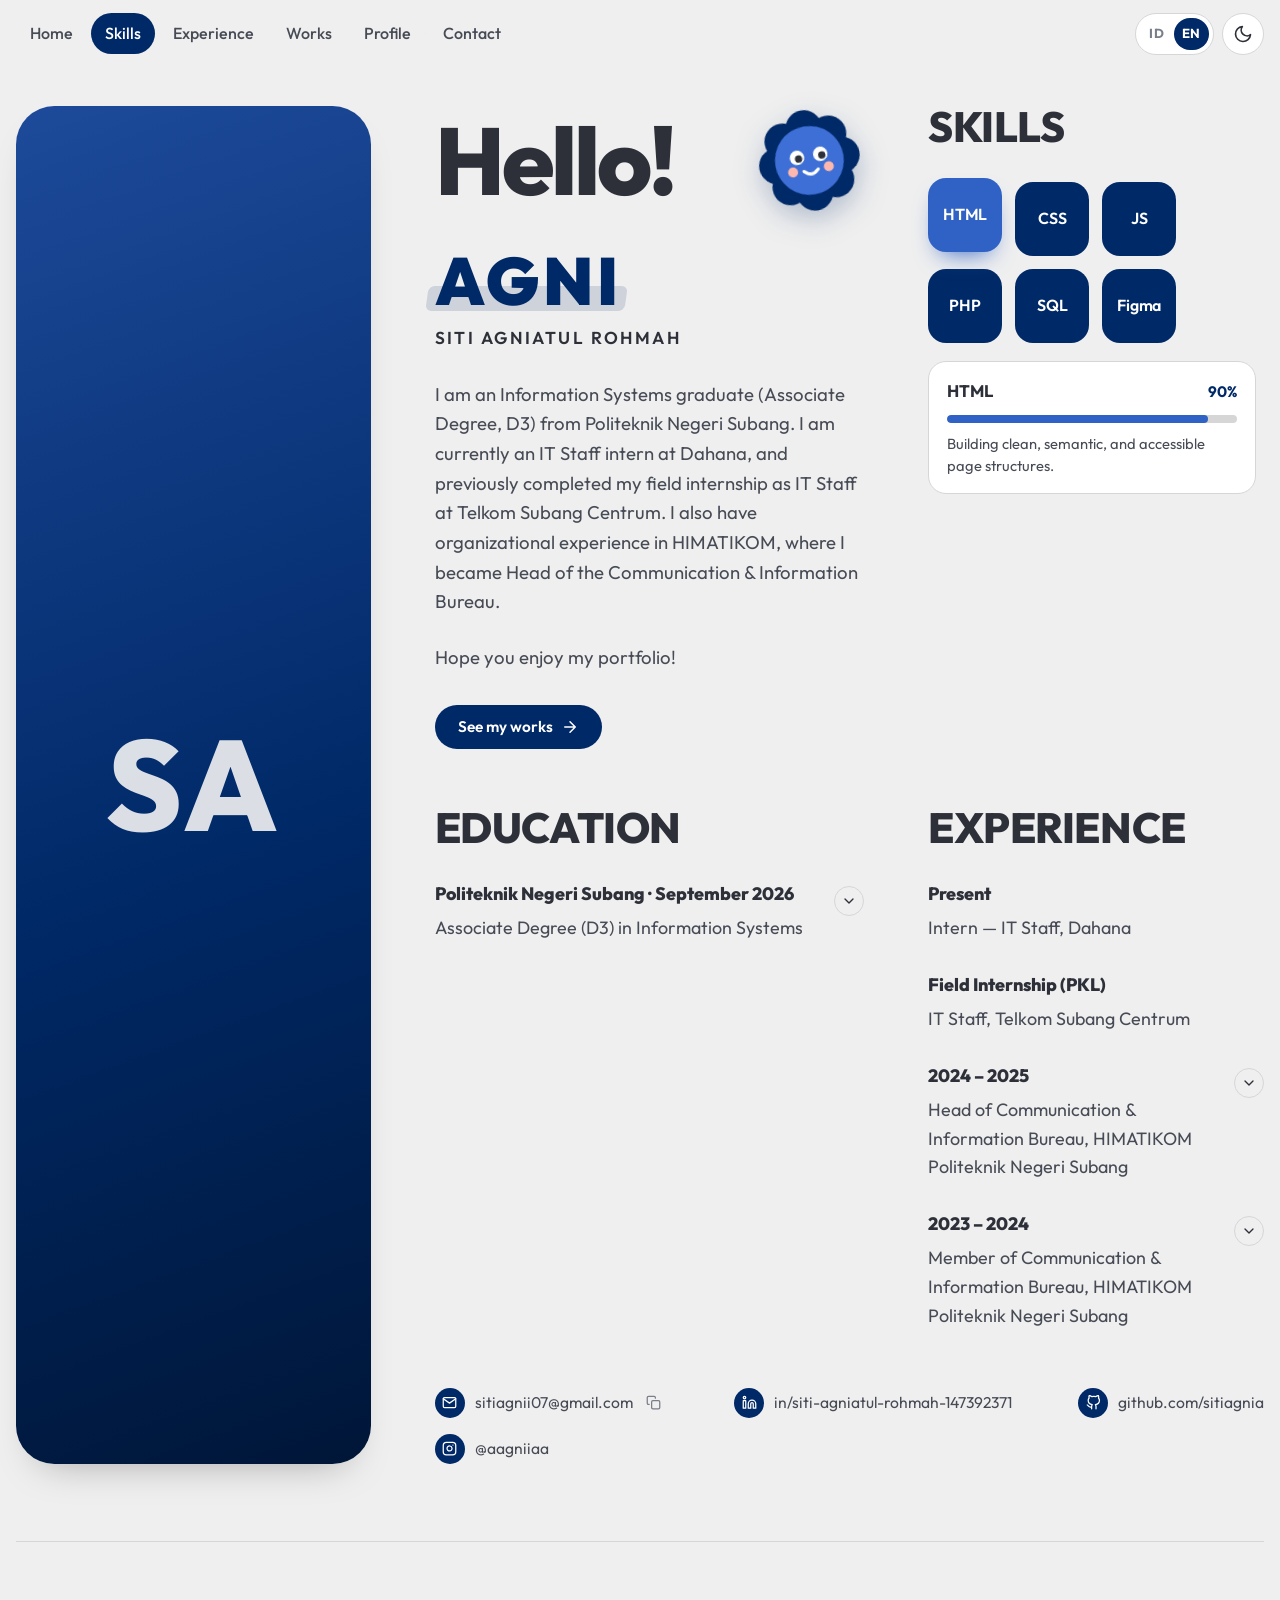
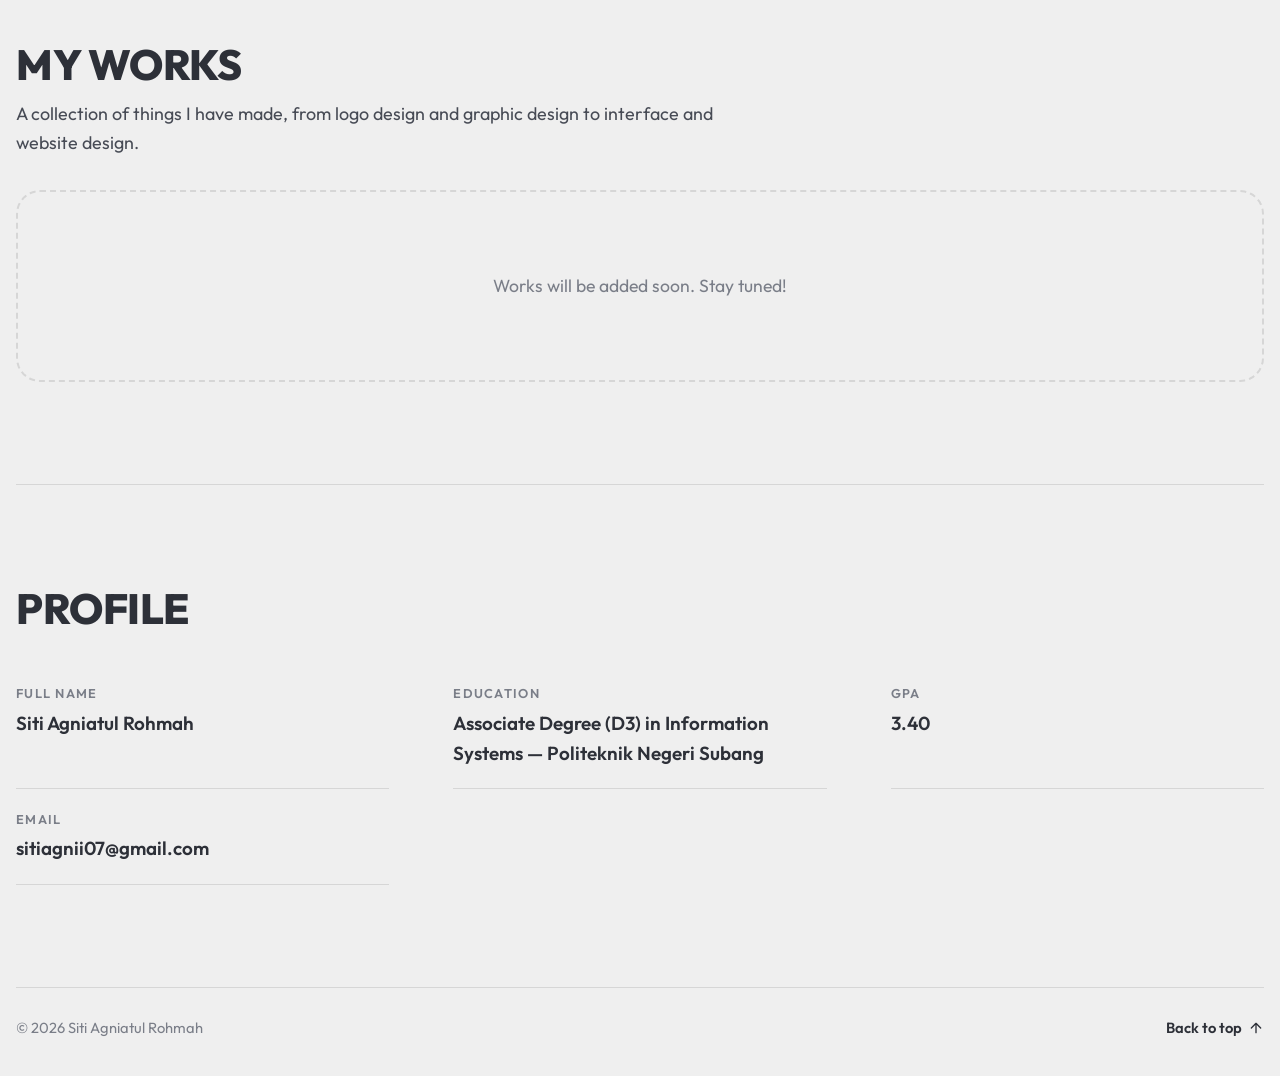
==== commit c42b4391: "Revert "Ubah susunan menjadi gaya creative portfolio" This reverts commit 6113991433e94b3c032c4e44b6" ====
--- a/index.html
+++ b/index.html
@@ -7,7 +7,7 @@
   <meta name="description" content="Portofolio pribadi Siti Agniatul Rohmah — profil, keahlian, pengalaman, dan kontak.">
   <meta name="theme-color" content="#efefef">
   <title>Siti Agniatul Rohmah | Portofolio</title>
-  <link rel="icon" href="data:image/svg+xml,%3Csvg xmlns='http://www.w3.org/2000/svg' viewBox='0 0 64 64'%3E%3Crect width='64' height='64' rx='16' fill='%232d3038'/%3E%3Ctext x='50%25' y='54%25' dominant-baseline='middle' text-anchor='middle' font-family='Arial' font-weight='700' font-size='26' fill='white'%3ES%3C/text%3E%3C/svg%3E">
+  <link rel="icon" href="data:image/svg+xml,%3Csvg xmlns='http://www.w3.org/2000/svg' viewBox='0 0 64 64'%3E%3Crect width='64' height='64' rx='16' fill='%23002967'/%3E%3Ctext x='50%25' y='54%25' dominant-baseline='middle' text-anchor='middle' font-family='Arial' font-weight='700' font-size='26' fill='white'%3ES%3C/text%3E%3C/svg%3E">
 
   <!-- Font -->
   <link rel="preconnect" href="https://fonts.googleapis.com">
@@ -108,17 +108,17 @@
             <!-- Stiker: klik untuk mengganti sapaan -->
             <button type="button" class="sticker-btn" id="sticker" aria-label="Ganti sapaan" title="Klik aku!" data-i18n-aria-label="sapaanLabel" data-i18n-title="sapaanTitle">
               <svg class="sticker" viewBox="0 0 120 120" aria-hidden="true" focusable="false">
-                <g fill="#e0574f">
+                <g fill="#002967">
                   <circle cx="96" cy="60" r="20"/><circle cx="85.5" cy="85.5" r="20"/>
                   <circle cx="60" cy="96" r="20"/><circle cx="34.5" cy="85.5" r="20"/>
                   <circle cx="24" cy="60" r="20"/><circle cx="34.5" cy="34.5" r="20"/>
                   <circle cx="60" cy="24" r="20"/><circle cx="85.5" cy="34.5" r="20"/>
                 </g>
-                <circle cx="60" cy="60" r="38" fill="#f47a6d"/>
+                <circle cx="60" cy="60" r="38" fill="#3d6fd6"/>
                 <circle cx="47" cy="55" r="8" fill="#fff"/><circle cx="73" cy="55" r="8" fill="#fff"/>
                 <circle class="pupil" cx="48.5" cy="56.5" r="4" fill="#2d3038"/><circle class="pupil" cx="74.5" cy="56.5" r="4" fill="#2d3038"/>
                 <circle cx="40" cy="70" r="5.5" fill="#ffb8ad"/><circle cx="80" cy="70" r="5.5" fill="#ffb8ad"/>
-                <path d="M52 71q8 8 16 0" fill="none" stroke="#2d3038" stroke-width="3.5" stroke-linecap="round"/>
+                <path d="M52 71q8 8 16 0" fill="none" stroke="#ffffff" stroke-width="3.5" stroke-linecap="round"/>
               </svg>
             </button>
           </div>
--- a/css/style.css
+++ b/css/style.css
@@ -1,7 +1,7 @@
 /* =========================================================
    PORTOFOLIO — style.css
    Gaya "lembar profil": latar abu terang, judul tebal besar,
-   foto bersudut membulat, ubin keahlian gelap.
+   foto bersudut membulat, ubin keahlian berwarna utama #002967.
 
    Ukuran layar:
    - Desktop : > 1100px  (3 kolom)
@@ -19,7 +19,12 @@
   --muted: #7a7e88;
   --line: #d6d6d6;
   --on-ink: #f3f3f3;
-  --accent: #e0574f;       /* merah stiker */
+  /* Warna utama (primary) */
+  --primary: #002967;      /* latar ubin, tombol, menu aktif */
+  --on-primary: #ffffff;   /* teks di atas warna utama */
+  --primary-text: #002967; /* teks berwarna utama (mis. nama AGNI) */
+  --accent: #2f62c4;       /* biru lebih terang untuk hover & pilihan aktif */
+  --accent-soft: rgba(0, 41, 103, 0.14);
 
   --success: #2e7d32;
   --danger: #c0392b;
@@ -42,6 +47,11 @@
   --muted: #8a8e98;
   --line: #2f3139;
   --on-ink: #16171b;
+  --primary: #23488c;
+  --on-primary: #ffffff;
+  --primary-text: #9db8ff;
+  --accent: #5b8ae6;
+  --accent-soft: rgba(157, 184, 255, 0.2);
   --success: #66bb6a;
   --danger: #ef6f62;
   --shadow: 0 20px 40px -24px rgba(0, 0, 0, 0.8);
@@ -73,7 +83,7 @@
 [hidden] { display: none !important; }
 
 :focus-visible { outline: 3px solid var(--accent); outline-offset: 3px; border-radius: 6px; }
-::selection { background: var(--ink); color: var(--on-ink); }
+::selection { background: var(--primary); color: var(--on-primary); }
 
 .visually-hidden {
   position: absolute !important;
@@ -91,8 +101,8 @@
   z-index: 200;
   padding: 10px 16px;
   border-radius: 10px;
-  background: var(--ink);
-  color: var(--on-ink);
+  background: var(--primary);
+  color: var(--on-primary);
   font-weight: 600;
   transform: translateY(-200%);
   transition: transform 0.2s ease;
@@ -162,7 +172,7 @@
   transition: color 0.2s ease, background-color 0.2s ease;
 }
 .nav-link:hover { color: var(--ink); }
-.nav-link.active { color: var(--on-ink); background: var(--ink); }
+.nav-link.active { color: var(--on-primary); background: var(--primary); }
 
 .nav-actions { display: flex; align-items: center; gap: 8px; margin-left: auto; }
 .icon-btn {
@@ -203,7 +213,7 @@
   color: var(--muted);
   transition: background-color 0.25s ease, color 0.25s ease;
 }
-.lang-toggle span.on { background: var(--ink); color: var(--on-ink); }
+.lang-toggle span.on { background: var(--primary); color: var(--on-primary); }
 .theme-toggle .ic-sun { display: none; }
 :root[data-theme="dark"] .theme-toggle .ic-sun { display: block; }
 :root[data-theme="dark"] .theme-toggle .ic-moon { display: none; }
@@ -250,7 +260,7 @@
   display: grid;
   place-items: center;
   overflow: hidden;
-  background: linear-gradient(160deg, #464b57, #262930);
+  background: linear-gradient(160deg, #1d4a9a, #002967 55%, #001638);
   color: #f3f3f3;
 }
 .photo-frame {
@@ -305,7 +315,7 @@
   font-weight: 900;
   line-height: 1;
   letter-spacing: 0.06em;
-  color: var(--accent);
+  color: var(--primary-text);
   isolation: isolate;
 }
 /* Efek stabilo di belakang nama panggilan */
@@ -318,7 +328,7 @@
   height: 0.38em;
   z-index: -1;
   border-radius: 6px;
-  background: rgba(224, 87, 79, 0.18);
+  background: var(--accent-soft);
   transform: skewX(-8deg);
 }
 .fullname {
@@ -341,7 +351,7 @@
   height: auto;
   transform: rotate(-10deg);
   animation: goyang 4s ease-in-out infinite;
-  filter: drop-shadow(0 10px 14px rgba(224, 87, 79, 0.25));
+  filter: drop-shadow(0 10px 14px rgba(0, 41, 103, 0.25));
   transition: transform 0.2s ease;
 }
 .sticker-btn:hover .sticker { animation-play-state: paused; transform: rotate(0) scale(1.08); }
@@ -382,8 +392,8 @@
   aspect-ratio: 1;
   border-radius: 18px;
   border: 2px solid transparent;
-  background: var(--ink);
-  color: var(--on-ink);
+  background: var(--primary);
+  color: var(--on-primary);
   font-size: clamp(0.95rem, 1.25vw, 1.2rem);
   font-weight: 600;
   letter-spacing: -0.01em;
@@ -408,7 +418,7 @@
 }
 .skill-detail-head { display: flex; justify-content: space-between; align-items: baseline; gap: 12px; }
 .skill-detail-head strong { font-size: 1.05rem; font-weight: 700; }
-.skill-detail-head span { font-size: 0.95rem; font-weight: 700; color: var(--accent); }
+.skill-detail-head span { font-size: 0.95rem; font-weight: 700; color: var(--primary-text); }
 .skill-bar {
   height: 8px;
   margin: 10px 0 10px;
@@ -460,7 +470,7 @@
   border: 1px solid var(--line);
   transition: transform 0.3s ease, background-color 0.2s ease, color 0.2s ease;
 }
-.entry summary:hover .entry-chev { background: var(--ink); color: var(--on-ink); border-color: var(--ink); }
+.entry summary:hover .entry-chev { background: var(--primary); color: var(--on-primary); border-color: var(--primary); }
 .entry[open] .entry-chev { transform: rotate(180deg); }
 .entry.tanpa-detail summary { cursor: default; }
 .entry.tanpa-detail .entry-chev { display: none; }
@@ -493,15 +503,15 @@
   transition: color 0.2s ease;
   overflow-wrap: anywhere;
 }
-.contact a:hover { color: var(--accent); }
+.contact a:hover { color: var(--primary-text); }
 .contact-ic {
   display: grid;
   place-items: center;
   flex-shrink: 0;
   width: 30px; height: 30px;
   border-radius: 50%;
-  background: var(--ink);
-  color: var(--on-ink);
+  background: var(--primary);
+  color: var(--on-primary);
   transition: background-color 0.2s ease, transform 0.2s ease;
 }
 .contact a:hover .contact-ic { background: var(--accent); color: #fff; transform: rotate(-10deg); }
@@ -563,7 +573,7 @@
   color: var(--muted);
 }
 .to-top { display: inline-flex; align-items: center; gap: 6px; font-weight: 600; color: var(--ink); }
-.to-top:hover { color: var(--accent); }
+.to-top:hover { color: var(--primary-text); }
 .to-top .ic { width: 16px; height: 16px; }
 
 .float-top {
@@ -575,8 +585,8 @@
   place-items: center;
   width: 50px; height: 50px;
   border-radius: 50%;
-  background: var(--ink);
-  color: var(--on-ink);
+  background: var(--primary);
+  color: var(--on-primary);
   box-shadow: var(--shadow);
   opacity: 0;
   visibility: hidden;
@@ -603,7 +613,7 @@
 }
 .btn .ic { width: 18px; height: 18px; }
 .btn:active:not(:disabled) { transform: scale(0.97); }
-.btn-dark { background: var(--ink); color: var(--on-ink); }
+.btn-dark { background: var(--primary); color: var(--on-primary); }
 .btn-dark:hover:not(:disabled) { background: var(--accent); color: #fff; }
 .btn-light { background: var(--surface); border-color: var(--line); }
 .btn-light:hover { border-color: var(--ink); }
@@ -618,8 +628,8 @@
   max-width: calc(100% - 32px);
   padding: 12px 22px;
   border-radius: 999px;
-  background: var(--ink);
-  color: var(--on-ink);
+  background: var(--primary);
+  color: var(--on-primary);
   font-size: 0.92rem;
   font-weight: 500;
   text-align: center;
@@ -783,7 +793,7 @@
   transition: background-color 0.2s ease, color 0.2s ease, border-color 0.2s ease;
 }
 .chip-filter:hover { border-color: var(--ink); color: var(--ink); }
-.chip-filter[aria-pressed="true"] { background: var(--ink); border-color: var(--ink); color: var(--on-ink); }
+.chip-filter[aria-pressed="true"] { background: var(--primary); border-color: var(--primary); color: var(--on-primary); }
 .chip-jumlah {
   min-width: 22px;
   padding: 1px 7px;
@@ -849,7 +859,7 @@
   stroke-width: 1.5;
   transition: transform 0.5s ease;
 }
-.warna-logo    { background: linear-gradient(135deg, #e0574f, #f4a261); }
+.warna-logo    { background: linear-gradient(135deg, #002967, #2f62c4); }
 .warna-grafis  { background: linear-gradient(135deg, #6c5ce7, #a29bfe); }
 .warna-uiux    { background: linear-gradient(135deg, #0f9d8f, #56cfb2); }
 .warna-web     { background: linear-gradient(135deg, #2d3038, #5b6070); }
@@ -920,7 +930,7 @@
   gap: 14px;
   padding: clamp(24px, 4vw, 44px);
 }
-.detail-meta { font-size: 0.85rem; font-weight: 700; letter-spacing: 0.08em; text-transform: uppercase; color: var(--accent); }
+.detail-meta { font-size: 0.85rem; font-weight: 700; letter-spacing: 0.08em; text-transform: uppercase; color: var(--primary-text); }
 .detail-judul { font-size: clamp(1.6rem, 3vw, 2.3rem); font-weight: 800; line-height: 1.1; letter-spacing: -0.01em; }
 .detail-deskripsi { color: var(--ink-soft); font-size: 1.05rem; white-space: pre-line; }
 .detail-alat { display: flex; flex-wrap: wrap; align-items: center; gap: 6px; }
@@ -941,7 +951,7 @@
   box-shadow: var(--shadow);
   transition: background-color 0.2s ease, color 0.2s ease;
 }
-.dialog-btn:hover { background: var(--ink); color: var(--on-ink); }
+.dialog-btn:hover { background: var(--primary); color: var(--on-primary); }
 .dialog-close { top: 14px; right: 14px; }
 .dialog-prev { top: 50%; left: -22px; transform: translateY(-50%); }
 .dialog-next { top: 50%; right: -22px; transform: translateY(-50%); }
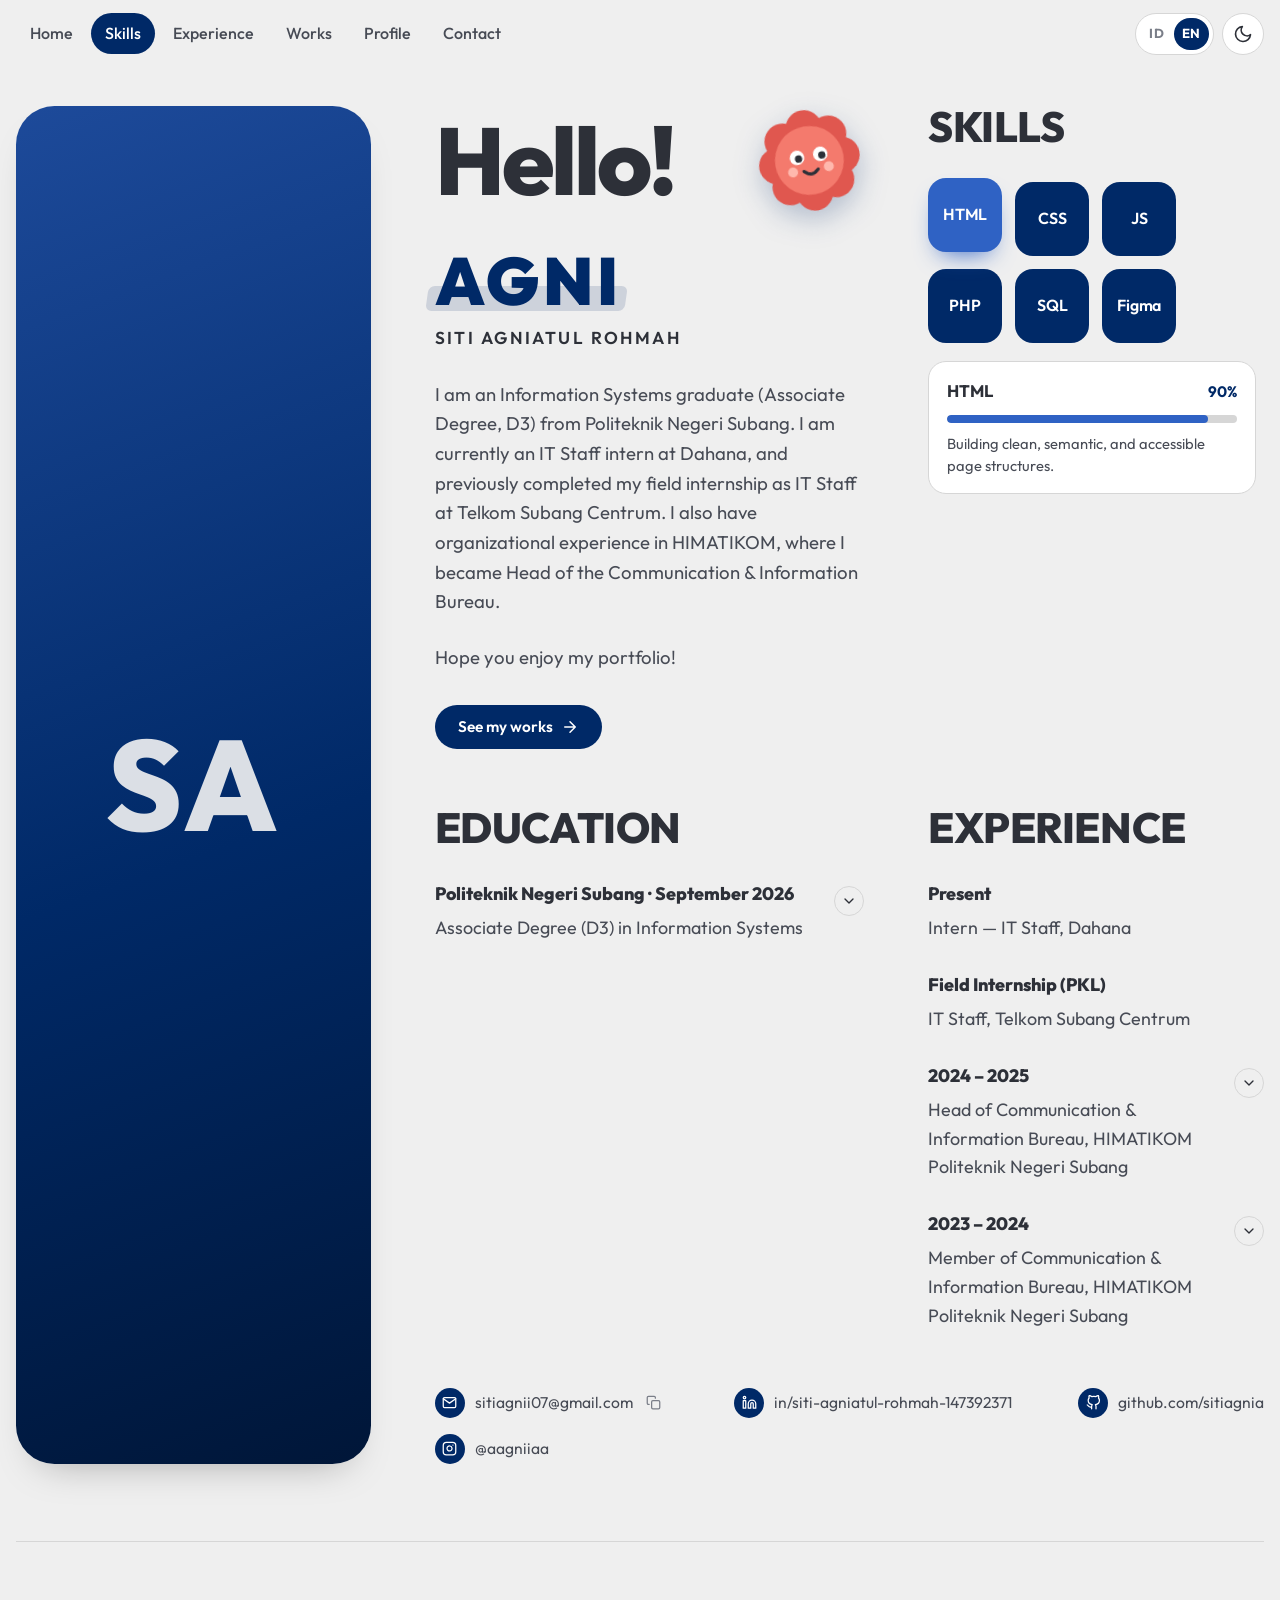
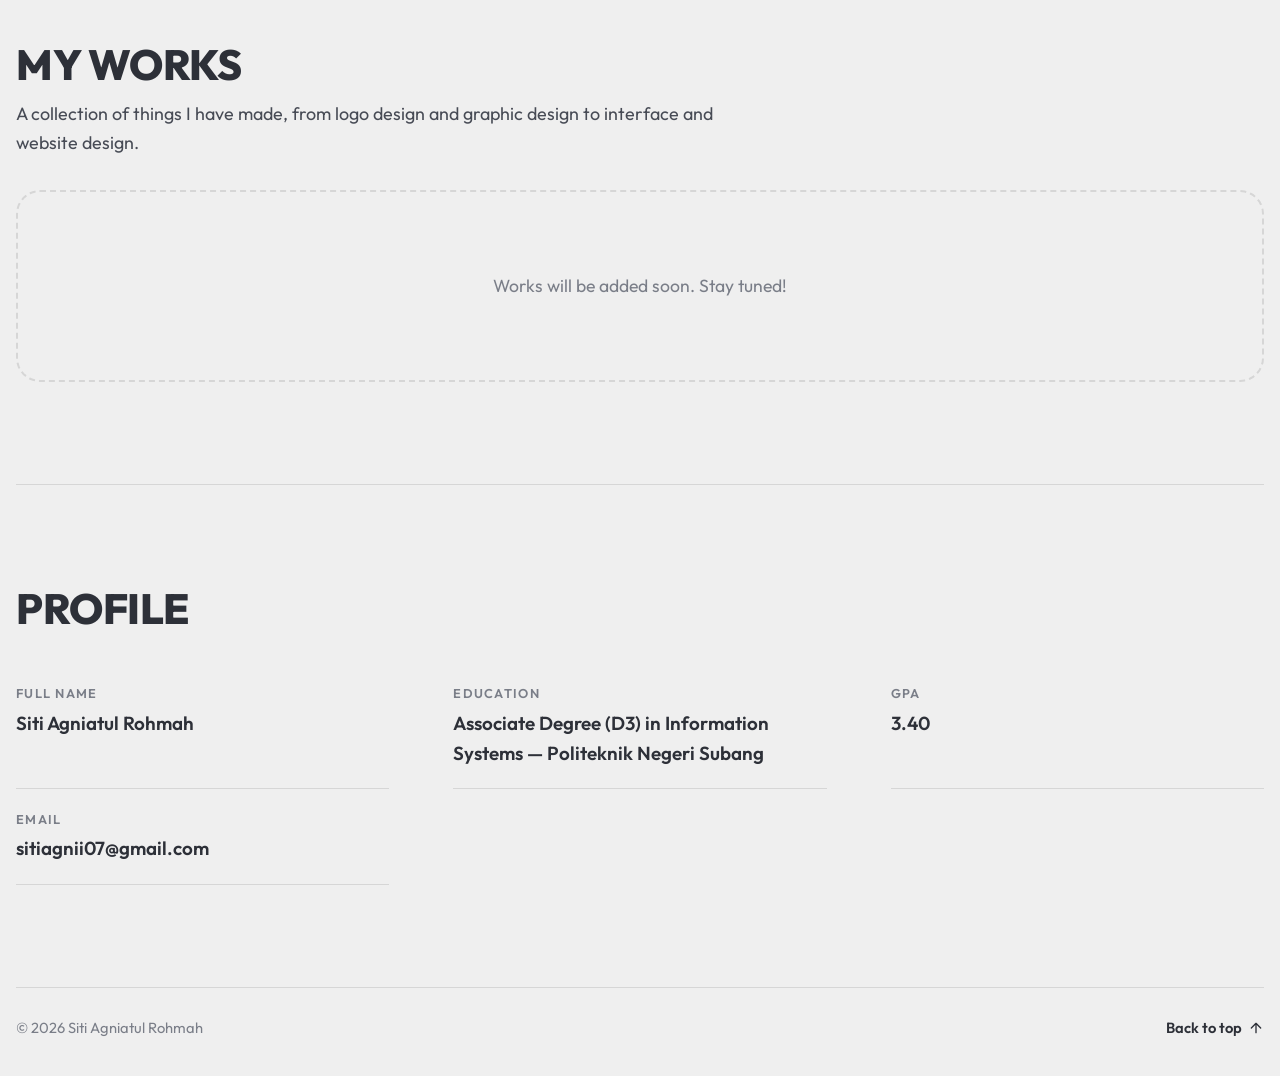
==== commit 85708bde: "Siapkan folder asset untuk foto, karya, dan video - asset/foto/ untuk foto profil (profil.jpg) & fot" ====
--- a/index.html
+++ b/index.html
@@ -7,7 +7,7 @@
   <meta name="description" content="Portofolio pribadi Siti Agniatul Rohmah — profil, keahlian, pengalaman, dan kontak.">
   <meta name="theme-color" content="#efefef">
   <title>Siti Agniatul Rohmah | Portofolio</title>
-  <link rel="icon" href="data:image/svg+xml,%3Csvg xmlns='http://www.w3.org/2000/svg' viewBox='0 0 64 64'%3E%3Crect width='64' height='64' rx='16' fill='%23002967'/%3E%3Ctext x='50%25' y='54%25' dominant-baseline='middle' text-anchor='middle' font-family='Arial' font-weight='700' font-size='26' fill='white'%3ES%3C/text%3E%3C/svg%3E">
+  <link rel="icon" href="data:image/svg+xml,%3Csvg xmlns='http://www.w3.org/2000/svg' viewBox='0 0 64 64'%3E%3Crect width='64' height='64' rx='16' fill='%232d3038'/%3E%3Ctext x='50%25' y='54%25' dominant-baseline='middle' text-anchor='middle' font-family='Arial' font-weight='700' font-size='26' fill='white'%3ES%3C/text%3E%3C/svg%3E">
 
   <!-- Font -->
   <link rel="preconnect" href="https://fonts.googleapis.com">
@@ -94,9 +94,9 @@
     <section class="about" id="beranda" aria-labelledby="judulHello">
       <div class="about-grid">
 
-        <!-- Foto: GANTI dengan menaruh file foto di asset/foto.jpg (jika belum ada, tampil inisial nama) -->
+        <!-- Foto profil: taruh file di asset/foto/profil.jpg (lokasinya diatur di js/data.js, bagian "foto"). Jika belum ada, tampil inisial nama -->
         <figure class="photo reveal" id="photo">
-          <div class="photo-frame" data-avatar data-alt="Foto Siti Agniatul Rohmah" data-default="asset/foto.jpg">
+          <div class="photo-frame" data-avatar data-alt="Foto Siti Agniatul Rohmah" data-default="asset/foto/profil.jpg">
             <span class="avatar-initials" data-inisial>SA</span>
           </div>
         </figure>
@@ -108,17 +108,17 @@
             <!-- Stiker: klik untuk mengganti sapaan -->
             <button type="button" class="sticker-btn" id="sticker" aria-label="Ganti sapaan" title="Klik aku!" data-i18n-aria-label="sapaanLabel" data-i18n-title="sapaanTitle">
               <svg class="sticker" viewBox="0 0 120 120" aria-hidden="true" focusable="false">
-                <g fill="#002967">
+                <g fill="#e0574f">
                   <circle cx="96" cy="60" r="20"/><circle cx="85.5" cy="85.5" r="20"/>
                   <circle cx="60" cy="96" r="20"/><circle cx="34.5" cy="85.5" r="20"/>
                   <circle cx="24" cy="60" r="20"/><circle cx="34.5" cy="34.5" r="20"/>
                   <circle cx="60" cy="24" r="20"/><circle cx="85.5" cy="34.5" r="20"/>
                 </g>
-                <circle cx="60" cy="60" r="38" fill="#3d6fd6"/>
+                <circle cx="60" cy="60" r="38" fill="#f47a6d"/>
                 <circle cx="47" cy="55" r="8" fill="#fff"/><circle cx="73" cy="55" r="8" fill="#fff"/>
                 <circle class="pupil" cx="48.5" cy="56.5" r="4" fill="#2d3038"/><circle class="pupil" cx="74.5" cy="56.5" r="4" fill="#2d3038"/>
                 <circle cx="40" cy="70" r="5.5" fill="#ffb8ad"/><circle cx="80" cy="70" r="5.5" fill="#ffb8ad"/>
-                <path d="M52 71q8 8 16 0" fill="none" stroke="#ffffff" stroke-width="3.5" stroke-linecap="round"/>
+                <path d="M52 71q8 8 16 0" fill="none" stroke="#2d3038" stroke-width="3.5" stroke-linecap="round"/>
               </svg>
             </button>
           </div>
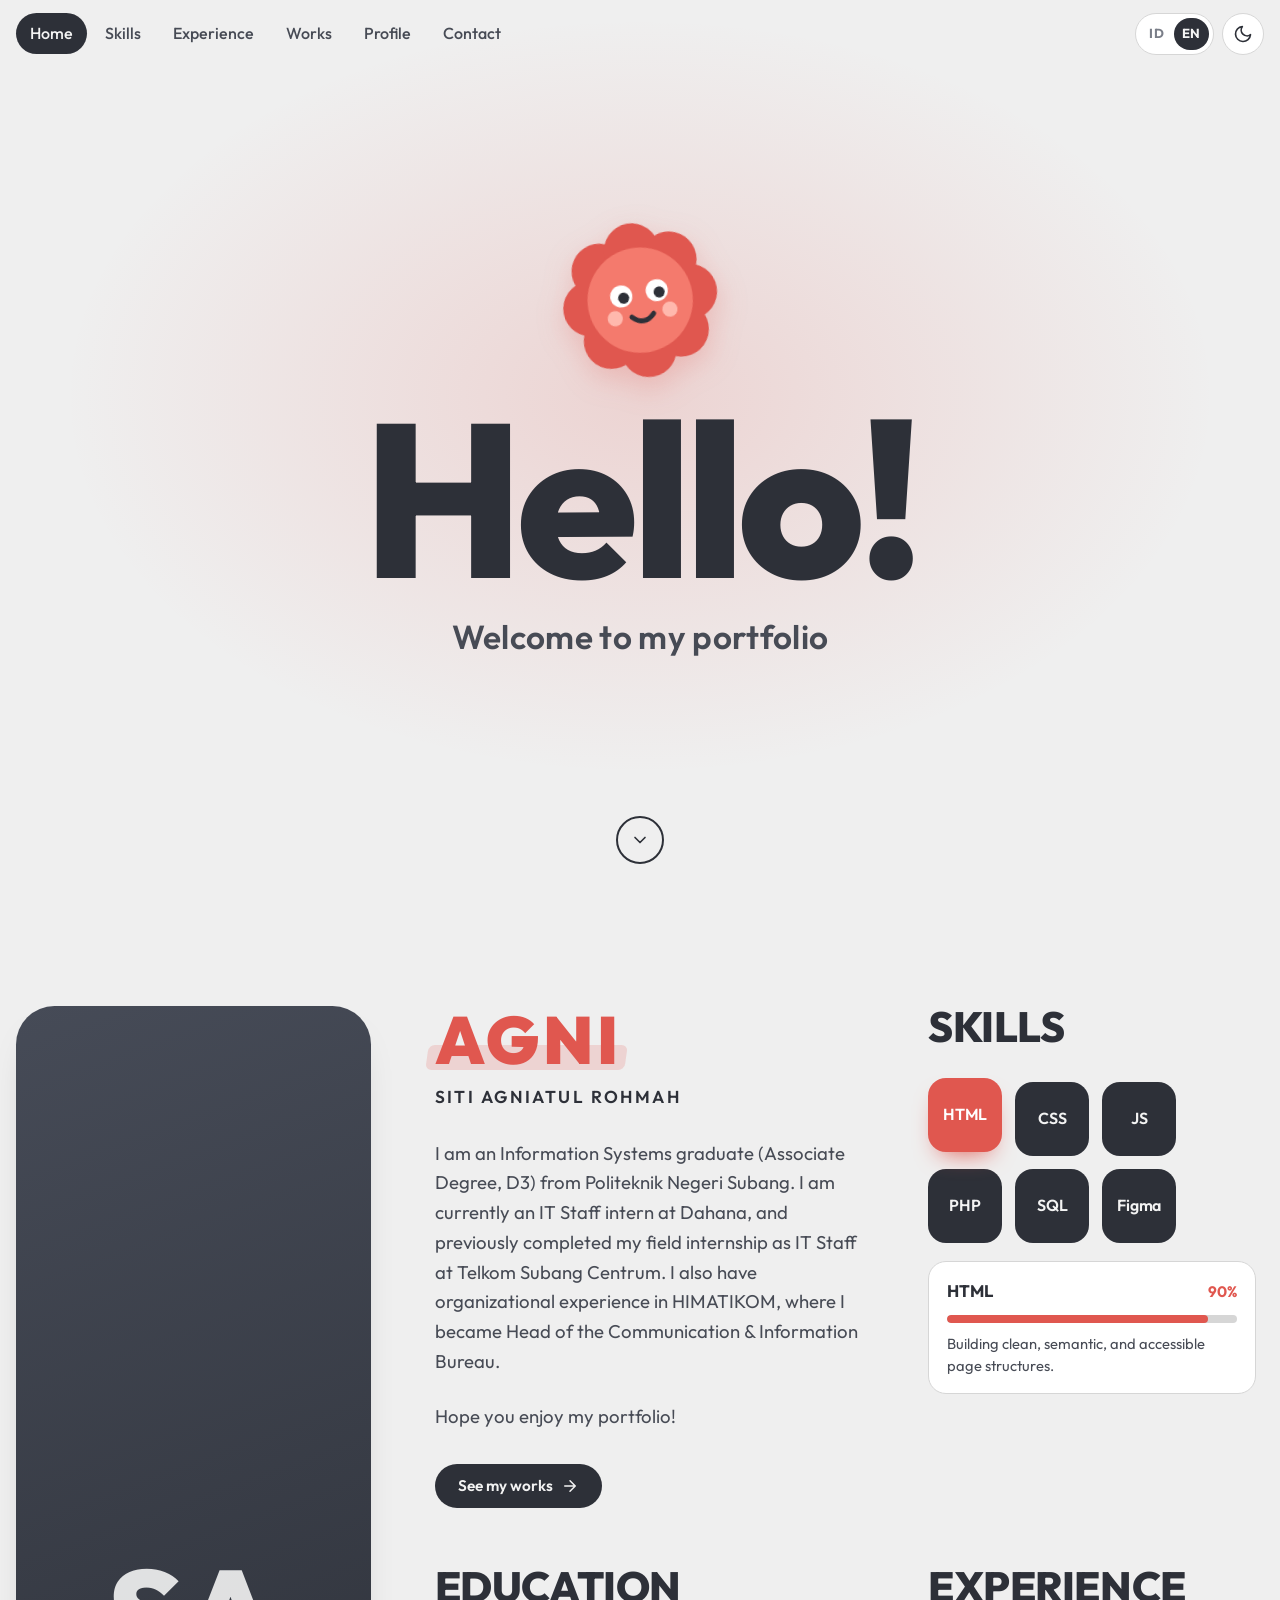
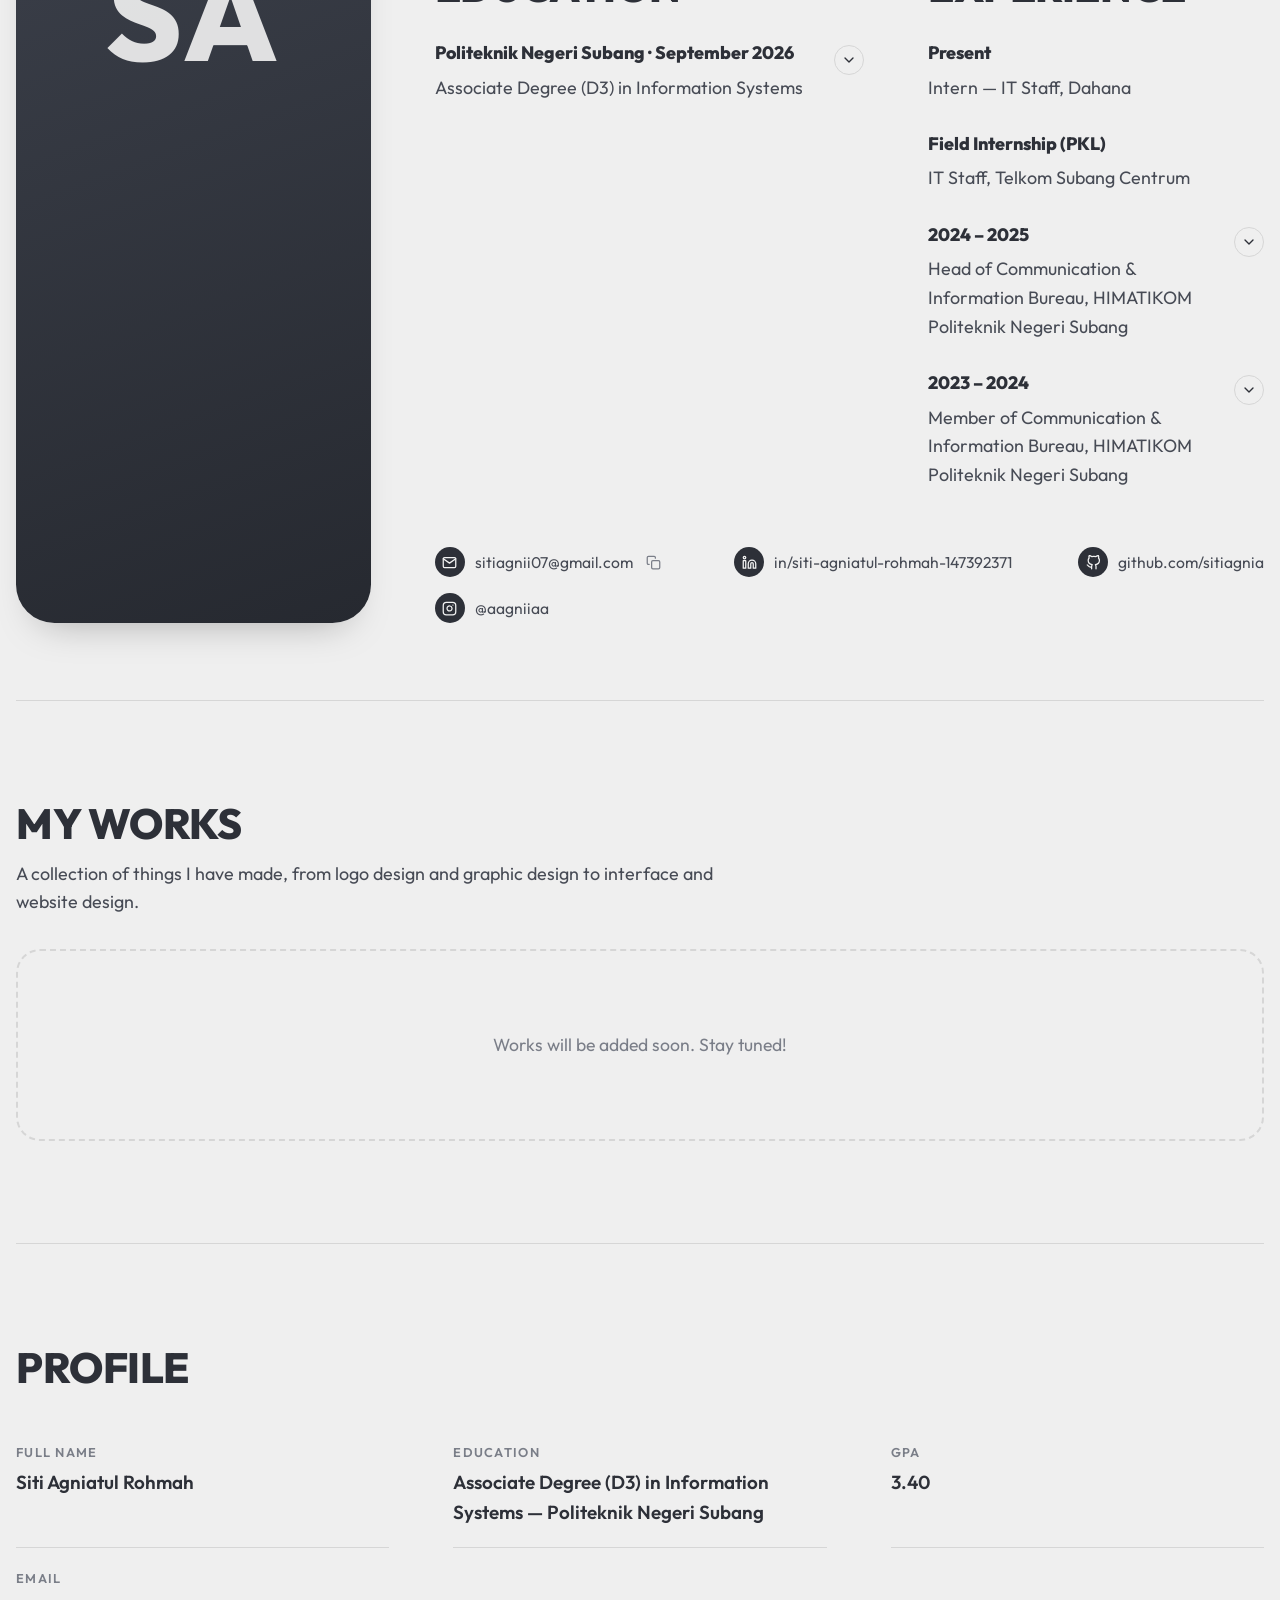
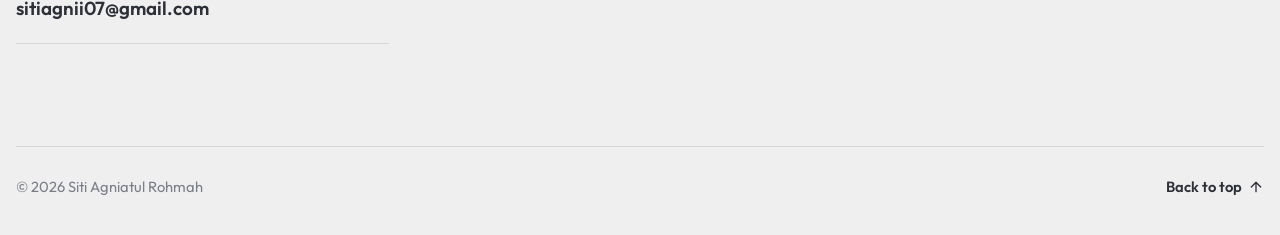
==== commit c6c73f2c: "Tambah layar pembuka berisi sapaan saja - Layar pertama: stiker, Hello!, dan 'Welcome to my portfoli" ====
--- a/index.html
+++ b/index.html
@@ -90,8 +90,38 @@
 
   <main class="page" id="konten">
 
-    <!-- ===================== LEMBAR PROFIL (HELLO) ===================== -->
-    <section class="about" id="beranda" aria-labelledby="judulHello">
+    <!-- ===================== LAYAR PEMBUKA (SAPAAN) ===================== -->
+    <section class="welcome" id="beranda" aria-labelledby="judulHello">
+      <div class="welcome-inner">
+        <!-- Stiker: klik untuk mengganti sapaan -->
+        <button type="button" class="sticker-btn welcome-sticker reveal" id="sticker" aria-label="Ganti sapaan" title="Klik aku!" data-i18n-aria-label="sapaanLabel" data-i18n-title="sapaanTitle">
+          <svg class="sticker" viewBox="0 0 120 120" aria-hidden="true" focusable="false">
+            <g fill="#e0574f">
+              <circle cx="96" cy="60" r="20"/><circle cx="85.5" cy="85.5" r="20"/>
+              <circle cx="60" cy="96" r="20"/><circle cx="34.5" cy="85.5" r="20"/>
+              <circle cx="24" cy="60" r="20"/><circle cx="34.5" cy="34.5" r="20"/>
+              <circle cx="60" cy="24" r="20"/><circle cx="85.5" cy="34.5" r="20"/>
+            </g>
+            <circle cx="60" cy="60" r="38" fill="#f47a6d"/>
+            <circle cx="47" cy="55" r="8" fill="#fff"/><circle cx="73" cy="55" r="8" fill="#fff"/>
+            <circle class="pupil" cx="48.5" cy="56.5" r="4" fill="#2d3038"/><circle class="pupil" cx="74.5" cy="56.5" r="4" fill="#2d3038"/>
+            <circle cx="40" cy="70" r="5.5" fill="#ffb8ad"/><circle cx="80" cy="70" r="5.5" fill="#ffb8ad"/>
+            <path d="M52 71q8 8 16 0" fill="none" stroke="#2d3038" stroke-width="3.5" stroke-linecap="round"/>
+          </svg>
+        </button>
+
+        <h1 class="hello-title welcome-title reveal" id="judulHello" style="--d: 1">Hello!</h1>
+        <!-- GANTI: teks ucapan selamat datang -->
+        <p class="welcome-sub reveal" style="--d: 2">Welcome to my portfolio</p>
+      </div>
+
+      <a href="#tentang" class="scroll-hint" aria-label="Gulir ke bawah" data-i18n-aria-label="gulir">
+        <svg class="ic" aria-hidden="true" focusable="false"><use href="#i-down"/></svg>
+      </a>
+    </section>
+
+    <!-- ===================== LEMBAR PROFIL ===================== -->
+    <section class="about" id="tentang" aria-labelledby="namaPanggilan">
       <div class="about-grid">
 
         <!-- Foto profil: taruh file di asset/foto/profil.jpg (lokasinya diatur di js/data.js, bagian "foto"). Jika belum ada, tampil inisial nama -->
@@ -101,31 +131,11 @@
           </div>
         </figure>
 
-        <!-- Sapaan & perkenalan -->
+        <!-- Nama & perkenalan -->
         <div class="hello reveal" style="--d: 1">
-          <div class="hello-head">
-            <h1 class="hello-title" id="judulHello">Hello!</h1>
-            <!-- Stiker: klik untuk mengganti sapaan -->
-            <button type="button" class="sticker-btn" id="sticker" aria-label="Ganti sapaan" title="Klik aku!" data-i18n-aria-label="sapaanLabel" data-i18n-title="sapaanTitle">
-              <svg class="sticker" viewBox="0 0 120 120" aria-hidden="true" focusable="false">
-                <g fill="#e0574f">
-                  <circle cx="96" cy="60" r="20"/><circle cx="85.5" cy="85.5" r="20"/>
-                  <circle cx="60" cy="96" r="20"/><circle cx="34.5" cy="85.5" r="20"/>
-                  <circle cx="24" cy="60" r="20"/><circle cx="34.5" cy="34.5" r="20"/>
-                  <circle cx="60" cy="24" r="20"/><circle cx="85.5" cy="34.5" r="20"/>
-                </g>
-                <circle cx="60" cy="60" r="38" fill="#f47a6d"/>
-                <circle cx="47" cy="55" r="8" fill="#fff"/><circle cx="73" cy="55" r="8" fill="#fff"/>
-                <circle class="pupil" cx="48.5" cy="56.5" r="4" fill="#2d3038"/><circle class="pupil" cx="74.5" cy="56.5" r="4" fill="#2d3038"/>
-                <circle cx="40" cy="70" r="5.5" fill="#ffb8ad"/><circle cx="80" cy="70" r="5.5" fill="#ffb8ad"/>
-                <path d="M52 71q8 8 16 0" fill="none" stroke="#2d3038" stroke-width="3.5" stroke-linecap="round"/>
-              </svg>
-            </button>
-          </div>
-
           <!-- Nama panggilan (besar) + nama lengkap, lalu perkenalan. Isinya diambil dari js/data.js -->
           <div class="name-block">
-            <p class="nickname" id="namaPanggilan">AGNI</p>
+            <h2 class="nickname" id="namaPanggilan">AGNI</h2>
             <p class="fullname" id="namaUtama">Siti Agniatul Rohmah</p>
           </div>
           <p class="hello-bio" id="isiBio"></p>
--- a/css/style.css
+++ b/css/style.css
@@ -1,7 +1,7 @@
 /* =========================================================
    PORTOFOLIO — style.css
    Gaya "lembar profil": latar abu terang, judul tebal besar,
-   foto bersudut membulat, ubin keahlian berwarna utama #002967.
+   foto bersudut membulat, ubin keahlian gelap.
 
    Ukuran layar:
    - Desktop : > 1100px  (3 kolom)
@@ -19,12 +19,7 @@
   --muted: #7a7e88;
   --line: #d6d6d6;
   --on-ink: #f3f3f3;
-  /* Warna utama (primary) */
-  --primary: #002967;      /* latar ubin, tombol, menu aktif */
-  --on-primary: #ffffff;   /* teks di atas warna utama */
-  --primary-text: #002967; /* teks berwarna utama (mis. nama AGNI) */
-  --accent: #2f62c4;       /* biru lebih terang untuk hover & pilihan aktif */
-  --accent-soft: rgba(0, 41, 103, 0.14);
+  --accent: #e0574f;       /* merah stiker */
 
   --success: #2e7d32;
   --danger: #c0392b;
@@ -47,11 +42,6 @@
   --muted: #8a8e98;
   --line: #2f3139;
   --on-ink: #16171b;
-  --primary: #23488c;
-  --on-primary: #ffffff;
-  --primary-text: #9db8ff;
-  --accent: #5b8ae6;
-  --accent-soft: rgba(157, 184, 255, 0.2);
   --success: #66bb6a;
   --danger: #ef6f62;
   --shadow: 0 20px 40px -24px rgba(0, 0, 0, 0.8);
@@ -83,7 +73,7 @@
 [hidden] { display: none !important; }
 
 :focus-visible { outline: 3px solid var(--accent); outline-offset: 3px; border-radius: 6px; }
-::selection { background: var(--primary); color: var(--on-primary); }
+::selection { background: var(--ink); color: var(--on-ink); }
 
 .visually-hidden {
   position: absolute !important;
@@ -101,8 +91,8 @@
   z-index: 200;
   padding: 10px 16px;
   border-radius: 10px;
-  background: var(--primary);
-  color: var(--on-primary);
+  background: var(--ink);
+  color: var(--on-ink);
   font-weight: 600;
   transform: translateY(-200%);
   transition: transform 0.2s ease;
@@ -172,7 +162,7 @@
   transition: color 0.2s ease, background-color 0.2s ease;
 }
 .nav-link:hover { color: var(--ink); }
-.nav-link.active { color: var(--on-primary); background: var(--primary); }
+.nav-link.active { color: var(--on-ink); background: var(--ink); }
 
 .nav-actions { display: flex; align-items: center; gap: 8px; margin-left: auto; }
 .icon-btn {
@@ -213,7 +203,7 @@
   color: var(--muted);
   transition: background-color 0.25s ease, color 0.25s ease;
 }
-.lang-toggle span.on { background: var(--primary); color: var(--on-primary); }
+.lang-toggle span.on { background: var(--ink); color: var(--on-ink); }
 .theme-toggle .ic-sun { display: none; }
 :root[data-theme="dark"] .theme-toggle .ic-sun { display: block; }
 :root[data-theme="dark"] .theme-toggle .ic-moon { display: none; }
@@ -260,7 +250,7 @@
   display: grid;
   place-items: center;
   overflow: hidden;
-  background: linear-gradient(160deg, #1d4a9a, #002967 55%, #001638);
+  background: linear-gradient(160deg, #464b57, #262930);
   color: #f3f3f3;
 }
 .photo-frame {
@@ -305,6 +295,66 @@
   letter-spacing: -0.03em;
 }
 .hello-title.ganti { animation: gantiSapaan 0.45s ease; }
+
+/* Layar pembuka: hanya sapaan "Hello! Welcome to my portfolio" */
+.welcome {
+  position: relative;
+  isolation: isolate;
+  min-height: 100vh;
+  min-height: 100svh;
+  display: grid;
+  place-items: center;
+  padding: calc(var(--nav-h) + 24px) 0 110px;
+  overflow: clip;
+}
+.welcome::before {
+  content: '';
+  position: absolute;
+  /* selebar layar penuh, walau section berada di dalam kolom halaman */
+  inset: 0 calc(50% - 50vw);
+  z-index: -1;
+  background: radial-gradient(ellipse 45% 42% at 50% 44%, rgba(224, 87, 79, 0.18), transparent 100%);
+  pointer-events: none;
+}
+.welcome-inner {
+  display: flex;
+  flex-direction: column;
+  align-items: center;
+  text-align: center;
+  gap: clamp(6px, 1.4vw, 16px);
+}
+.welcome-sticker .sticker { width: clamp(110px, 13vw, 170px); }
+.welcome-title {
+  font-size: clamp(5rem, 17vw, 14rem);
+  line-height: 0.9;
+}
+.welcome-sub {
+  font-size: clamp(1.2rem, 2.6vw, 2.1rem);
+  font-weight: 600;
+  letter-spacing: 0.01em;
+  color: var(--ink-soft);
+}
+
+.scroll-hint {
+  position: absolute;
+  left: 50%;
+  bottom: clamp(20px, 4vw, 36px);
+  display: grid;
+  place-items: center;
+  width: 48px;
+  height: 48px;
+  margin-left: -24px;
+  border-radius: 50%;
+  border: 2px solid var(--ink);
+  color: var(--ink);
+  animation: lompat 2s ease-in-out infinite;
+  transition: background-color 0.2s ease, color 0.2s ease, border-color 0.2s ease;
+}
+.scroll-hint:hover { background: var(--accent); border-color: var(--accent); color: #fff; }
+@keyframes lompat {
+  0%, 100% { transform: translateY(0); }
+  50%      { transform: translateY(8px); }
+}
 
 /* Nama panggilan (menonjol) + nama lengkap */
 .name-block { margin-bottom: clamp(18px, 2.2vw, 30px); }
@@ -315,7 +365,7 @@
   font-weight: 900;
   line-height: 1;
   letter-spacing: 0.06em;
-  color: var(--primary-text);
+  color: var(--accent);
   isolation: isolate;
 }
 /* Efek stabilo di belakang nama panggilan */
@@ -328,7 +378,7 @@
   height: 0.38em;
   z-index: -1;
   border-radius: 6px;
-  background: var(--accent-soft);
+  background: rgba(224, 87, 79, 0.18);
   transform: skewX(-8deg);
 }
 .fullname {
@@ -351,7 +401,7 @@
   height: auto;
   transform: rotate(-10deg);
   animation: goyang 4s ease-in-out infinite;
-  filter: drop-shadow(0 10px 14px rgba(0, 41, 103, 0.25));
+  filter: drop-shadow(0 10px 14px rgba(224, 87, 79, 0.25));
   transition: transform 0.2s ease;
 }
 .sticker-btn:hover .sticker { animation-play-state: paused; transform: rotate(0) scale(1.08); }
@@ -392,8 +442,8 @@
   aspect-ratio: 1;
   border-radius: 18px;
   border: 2px solid transparent;
-  background: var(--primary);
-  color: var(--on-primary);
+  background: var(--ink);
+  color: var(--on-ink);
   font-size: clamp(0.95rem, 1.25vw, 1.2rem);
   font-weight: 600;
   letter-spacing: -0.01em;
@@ -418,7 +468,7 @@
 }
 .skill-detail-head { display: flex; justify-content: space-between; align-items: baseline; gap: 12px; }
 .skill-detail-head strong { font-size: 1.05rem; font-weight: 700; }
-.skill-detail-head span { font-size: 0.95rem; font-weight: 700; color: var(--primary-text); }
+.skill-detail-head span { font-size: 0.95rem; font-weight: 700; color: var(--accent); }
 .skill-bar {
   height: 8px;
   margin: 10px 0 10px;
@@ -470,7 +520,7 @@
   border: 1px solid var(--line);
   transition: transform 0.3s ease, background-color 0.2s ease, color 0.2s ease;
 }
-.entry summary:hover .entry-chev { background: var(--primary); color: var(--on-primary); border-color: var(--primary); }
+.entry summary:hover .entry-chev { background: var(--ink); color: var(--on-ink); border-color: var(--ink); }
 .entry[open] .entry-chev { transform: rotate(180deg); }
 .entry.tanpa-detail summary { cursor: default; }
 .entry.tanpa-detail .entry-chev { display: none; }
@@ -503,15 +553,15 @@
   transition: color 0.2s ease;
   overflow-wrap: anywhere;
 }
-.contact a:hover { color: var(--primary-text); }
+.contact a:hover { color: var(--accent); }
 .contact-ic {
   display: grid;
   place-items: center;
   flex-shrink: 0;
   width: 30px; height: 30px;
   border-radius: 50%;
-  background: var(--primary);
-  color: var(--on-primary);
+  background: var(--ink);
+  color: var(--on-ink);
   transition: background-color 0.2s ease, transform 0.2s ease;
 }
 .contact a:hover .contact-ic { background: var(--accent); color: #fff; transform: rotate(-10deg); }
@@ -573,7 +623,7 @@
   color: var(--muted);
 }
 .to-top { display: inline-flex; align-items: center; gap: 6px; font-weight: 600; color: var(--ink); }
-.to-top:hover { color: var(--primary-text); }
+.to-top:hover { color: var(--accent); }
 .to-top .ic { width: 16px; height: 16px; }
 
 .float-top {
@@ -585,8 +635,8 @@
   place-items: center;
   width: 50px; height: 50px;
   border-radius: 50%;
-  background: var(--primary);
-  color: var(--on-primary);
+  background: var(--ink);
+  color: var(--on-ink);
   box-shadow: var(--shadow);
   opacity: 0;
   visibility: hidden;
@@ -613,7 +663,7 @@
 }
 .btn .ic { width: 18px; height: 18px; }
 .btn:active:not(:disabled) { transform: scale(0.97); }
-.btn-dark { background: var(--primary); color: var(--on-primary); }
+.btn-dark { background: var(--ink); color: var(--on-ink); }
 .btn-dark:hover:not(:disabled) { background: var(--accent); color: #fff; }
 .btn-light { background: var(--surface); border-color: var(--line); }
 .btn-light:hover { border-color: var(--ink); }
@@ -628,8 +678,8 @@
   max-width: calc(100% - 32px);
   padding: 12px 22px;
   border-radius: 999px;
-  background: var(--primary);
-  color: var(--on-primary);
+  background: var(--ink);
+  color: var(--on-ink);
   font-size: 0.92rem;
   font-weight: 500;
   text-align: center;
@@ -735,6 +785,7 @@
 /* HP sangat kecil */
 @media (max-width: 380px) {
   .hello-title { font-size: 3.1rem; }
+  .welcome-title { font-size: 4.6rem; }
   .sticker { width: 68px; }
 }
 
@@ -793,7 +844,7 @@
   transition: background-color 0.2s ease, color 0.2s ease, border-color 0.2s ease;
 }
 .chip-filter:hover { border-color: var(--ink); color: var(--ink); }
-.chip-filter[aria-pressed="true"] { background: var(--primary); border-color: var(--primary); color: var(--on-primary); }
+.chip-filter[aria-pressed="true"] { background: var(--ink); border-color: var(--ink); color: var(--on-ink); }
 .chip-jumlah {
   min-width: 22px;
   padding: 1px 7px;
@@ -859,7 +910,7 @@
   stroke-width: 1.5;
   transition: transform 0.5s ease;
 }
-.warna-logo    { background: linear-gradient(135deg, #002967, #2f62c4); }
+.warna-logo    { background: linear-gradient(135deg, #e0574f, #f4a261); }
 .warna-grafis  { background: linear-gradient(135deg, #6c5ce7, #a29bfe); }
 .warna-uiux    { background: linear-gradient(135deg, #0f9d8f, #56cfb2); }
 .warna-web     { background: linear-gradient(135deg, #2d3038, #5b6070); }
@@ -930,7 +981,7 @@
   gap: 14px;
   padding: clamp(24px, 4vw, 44px);
 }
-.detail-meta { font-size: 0.85rem; font-weight: 700; letter-spacing: 0.08em; text-transform: uppercase; color: var(--primary-text); }
+.detail-meta { font-size: 0.85rem; font-weight: 700; letter-spacing: 0.08em; text-transform: uppercase; color: var(--accent); }
 .detail-judul { font-size: clamp(1.6rem, 3vw, 2.3rem); font-weight: 800; line-height: 1.1; letter-spacing: -0.01em; }
 .detail-deskripsi { color: var(--ink-soft); font-size: 1.05rem; white-space: pre-line; }
 .detail-alat { display: flex; flex-wrap: wrap; align-items: center; gap: 6px; }
@@ -951,7 +1002,7 @@
   box-shadow: var(--shadow);
   transition: background-color 0.2s ease, color 0.2s ease;
 }
-.dialog-btn:hover { background: var(--primary); color: var(--on-primary); }
+.dialog-btn:hover { background: var(--ink); color: var(--on-ink); }
 .dialog-close { top: 14px; right: 14px; }
 .dialog-prev { top: 50%; left: -22px; transform: translateY(-50%); }
 .dialog-next { top: 50%; right: -22px; transform: translateY(-50%); }
